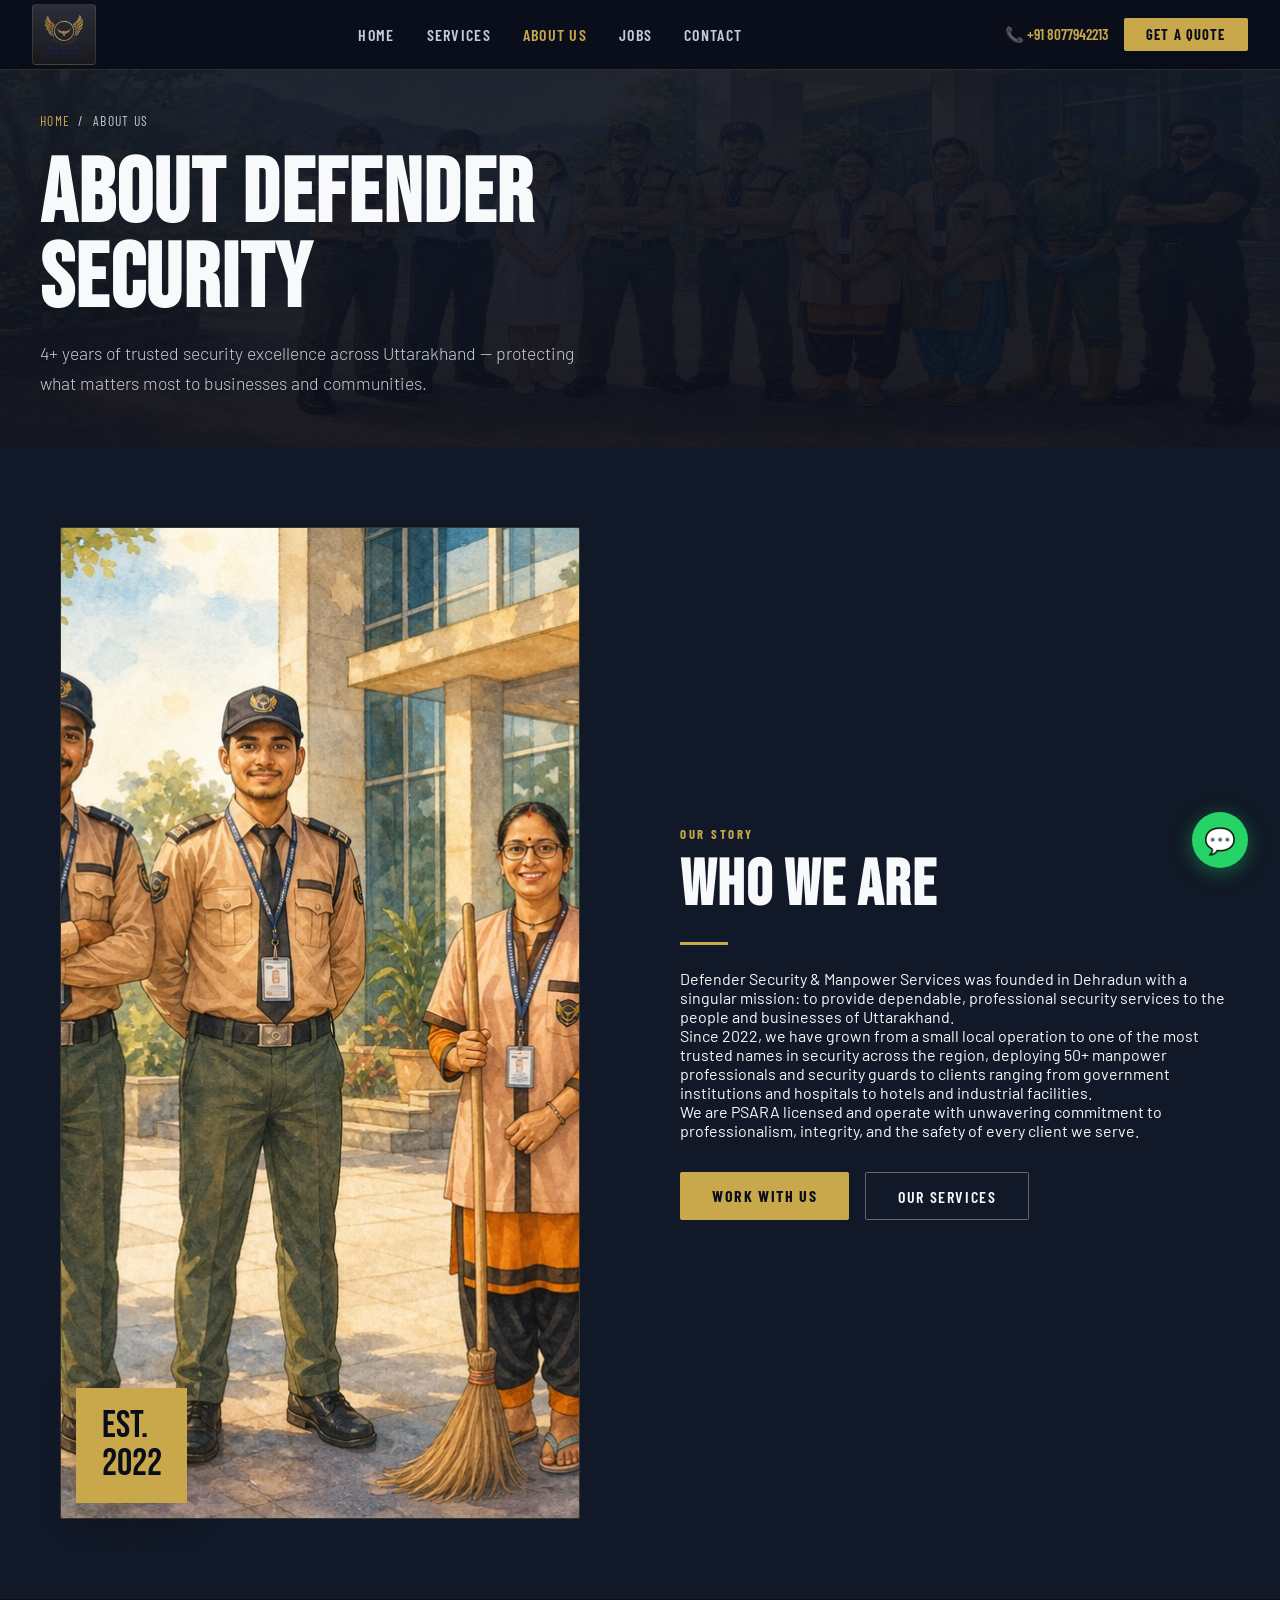
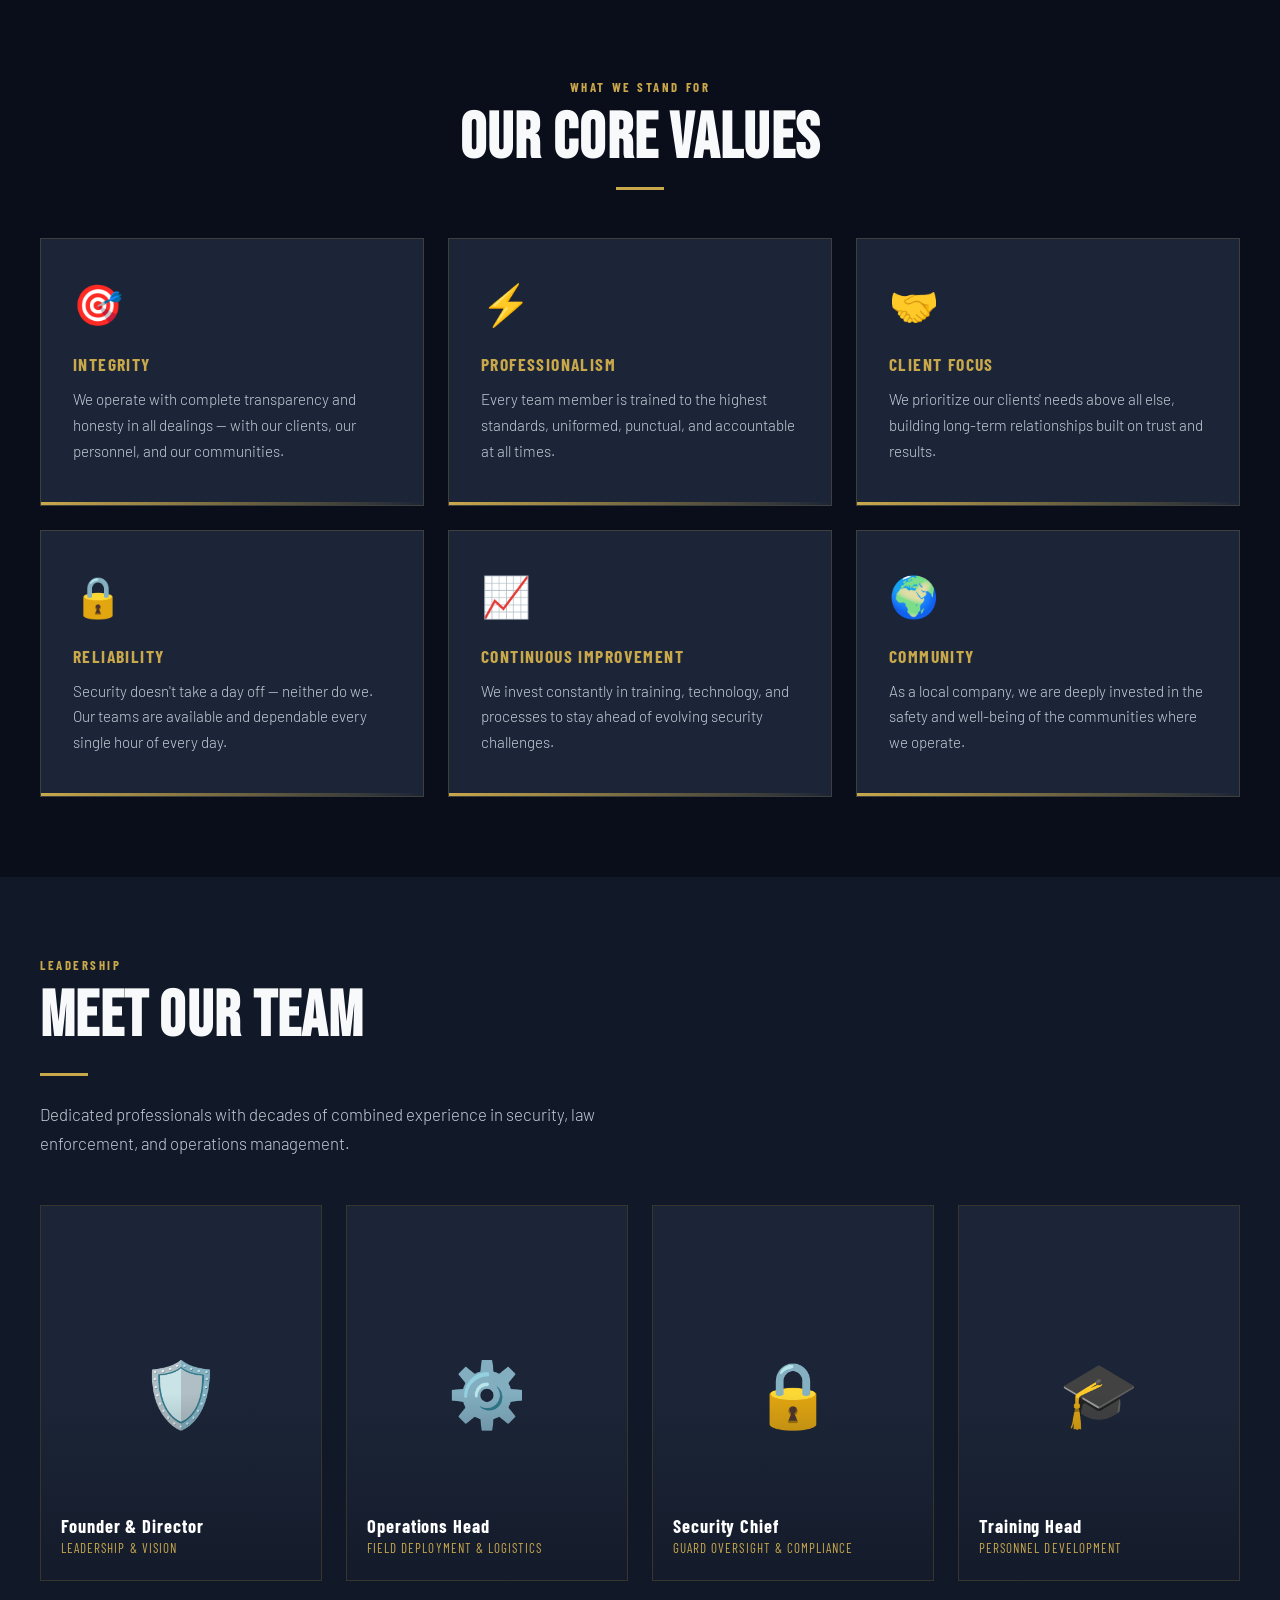
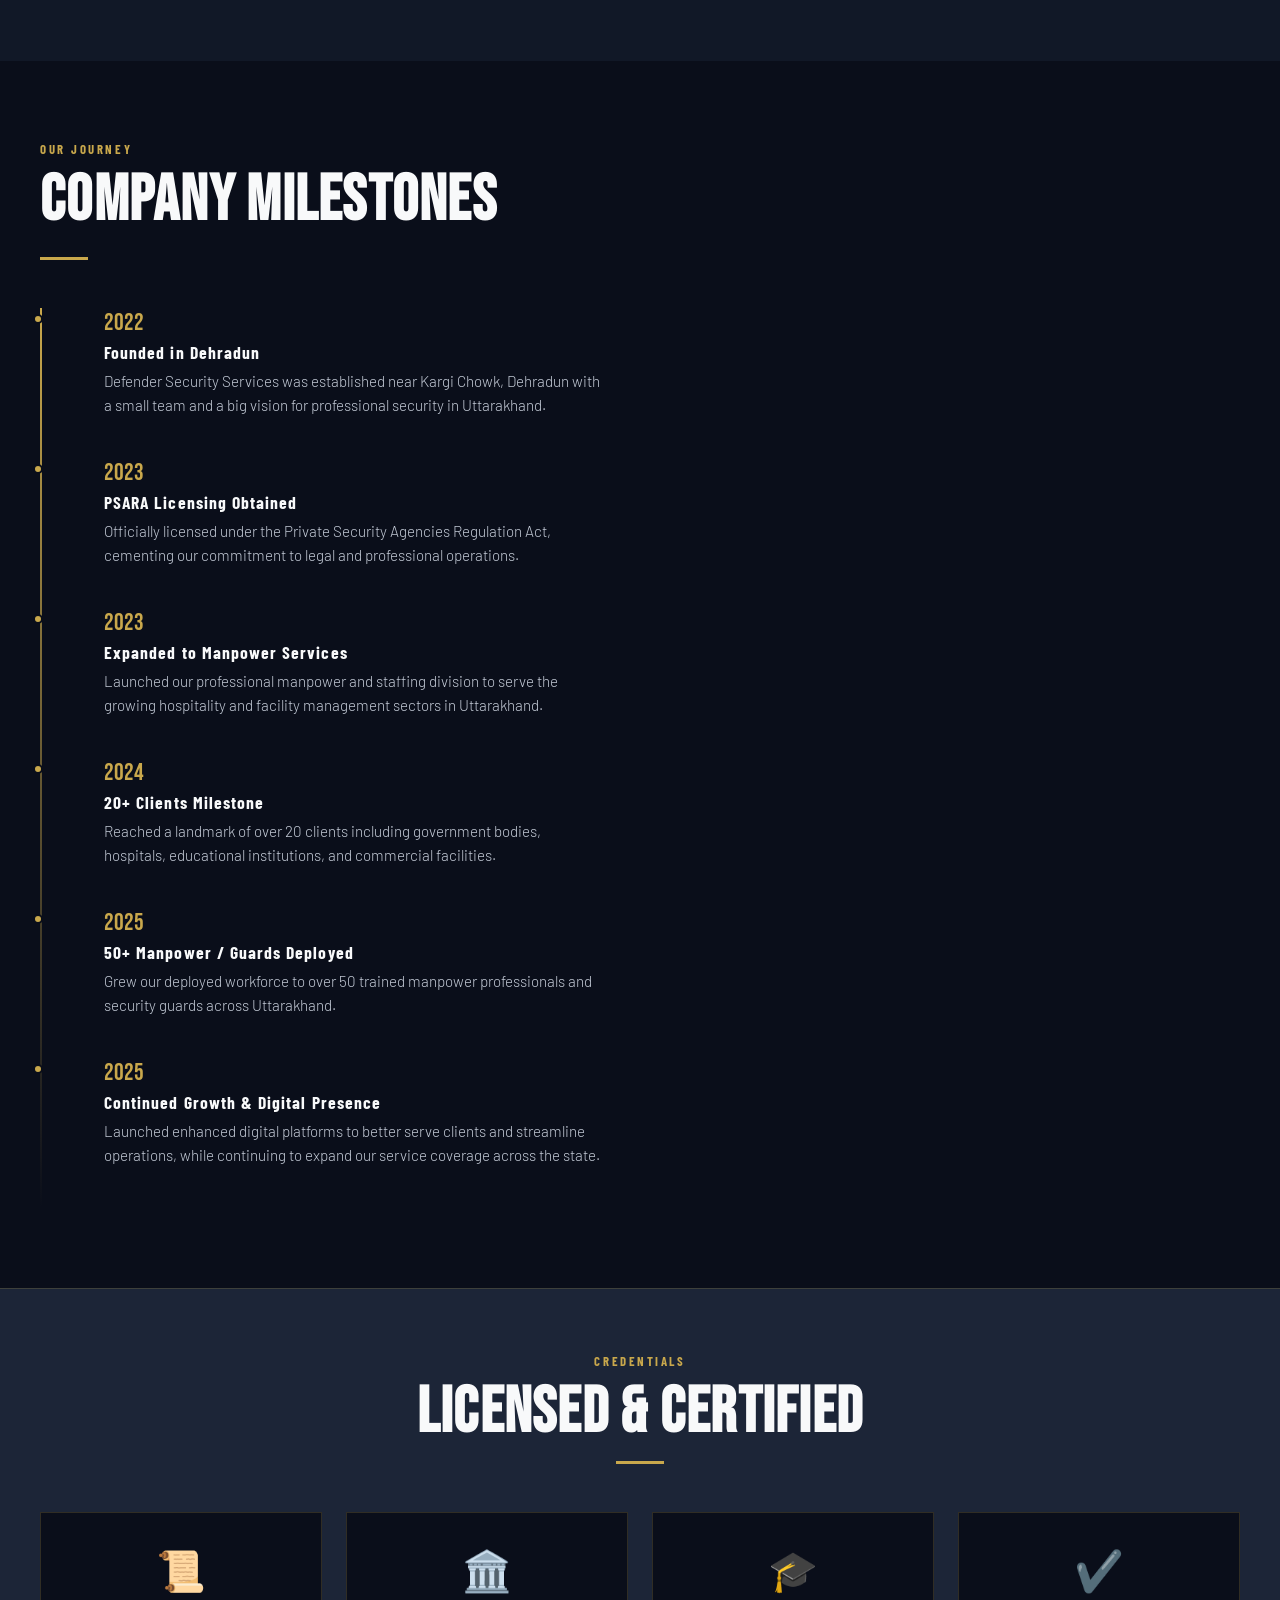
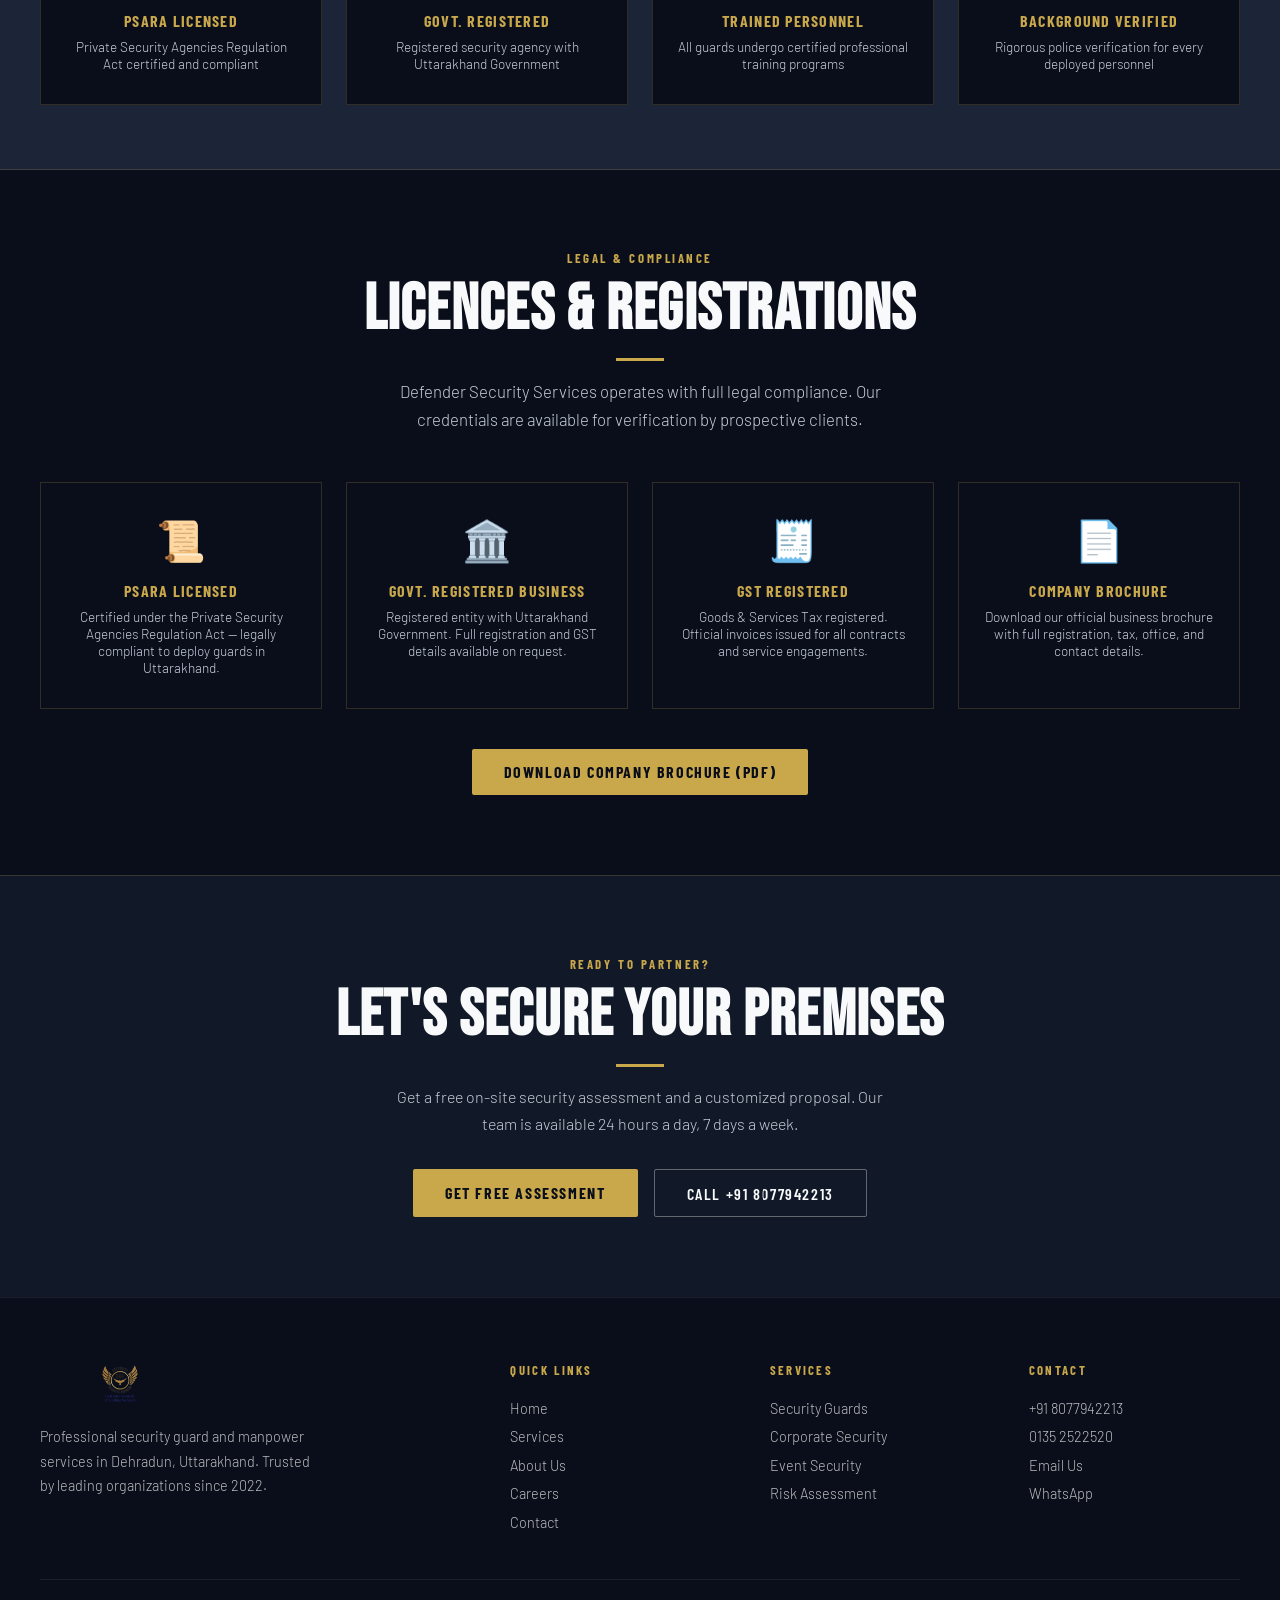
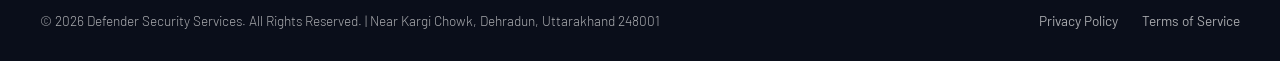
==== about.html @ 5f564814 "Improve mobile layout and staff illustrations" ====
<!DOCTYPE html>
<html lang="en">
<head>
  <meta charset="UTF-8"/>
  <meta name="viewport" content="width=device-width, initial-scale=1.0"/>
  <title>About Us | Defender Security Services – Dehradun, Uttarakhand</title>
  <meta name="description" content="About Defender Security Services – PSARA licensed security agency founded in 2022 in Dehradun, Uttarakhand. Integrity, professionalism, and 24/7 commitment."/>
  <link rel="canonical" href="https://amitvgi12.github.io/defender/about.html"/>
  <!-- Open Graph -->
  <meta property="og:type" content="website"/>
  <meta property="og:url" content="https://amitvgi12.github.io/defender/about.html"/>
  <meta property="og:title" content="About Us | Defender Security Services"/>
  <meta property="og:description" content="PSARA licensed security agency based in Dehradun. Founded 2022. Professional guards, 24/7 operations across Uttarakhand."/>
  <meta property="og:image" content="https://amitvgi12.github.io/defender/assets/logo-512.png"/>
  <link rel="preconnect" href="https://fonts.googleapis.com">
  <link rel="preconnect" href="https://fonts.gstatic.com" crossorigin>
  <link rel="icon" type="image/png" href="assets/favicon.png">
  <link rel="apple-touch-icon" href="assets/apple-touch-icon.png">
  <link rel="manifest" href="site.webmanifest">
  <meta name="theme-color" content="#0a0e1a">
  <link rel="preload" as="image" href="assets/hero-staff-illustration.jpg" fetchpriority="high">
  <link href="https://fonts.googleapis.com/css2?family=Bebas+Neue&amp;family=Barlow:wght@300;400;500;600;700&amp;family=Barlow+Condensed:wght@400;600;700&amp;display=swap" rel="stylesheet">
  <style>
    :root {
      --navy:       #0a0e1a;
      --navy-mid:   #111827;
      --navy-light: #1c2537;
      --gold:       #c9a84c;
      --gold-light: #e8c96b;
      --gold-pale:  #f5e6b0;
      --white:      #f8f9fa;
      --gray:       #c5ccd8;
      --text-muted: #c5ccd8;
      --border:     rgba(201,168,76,0.2);
    }
    *, *::before, *::after { box-sizing: border-box; margin: 0; padding: 0; }
    body { font-family: 'Barlow', sans-serif; background: var(--navy); color: var(--white); overflow-x: hidden; }
    .nav-hamburger { appearance: none; background: transparent; border: 0; padding: 0.5rem; }
    .nav-hamburger:focus-visible { outline: 2px solid var(--gold-light); outline-offset: 4px; }

    /* NAV */
    /* Skip link */
    .skip-link { position: absolute; left: -9999px; top: auto; width: 1px; height: 1px; overflow: hidden; }
    .skip-link:focus { position: fixed; top: 0; left: 0; width: auto; height: auto; padding: 0.75rem 1.5rem; background: var(--gold); color: var(--navy); font-weight: 700; font-family: 'Barlow Condensed', sans-serif; font-size: 1rem; letter-spacing: 0.08em; text-transform: uppercase; text-decoration: none; z-index: 9999; }

    nav { position: fixed; top: 0; width: 100%; z-index: 100; background: rgba(10,14,26,0.97); -webkit-backdrop-filter: blur(12px); backdrop-filter: blur(12px); border-bottom: 1px solid var(--border); padding: 0 2rem; display: flex; align-items: center; justify-content: space-between; height: 70px; }
    .nav-logo { display: flex; align-items: center; justify-content: center; padding: 0.32rem 0.44rem; background: linear-gradient(180deg, rgba(248,249,250,0.14), rgba(201,168,76,0.08)); border: 1px solid rgba(201,168,76,0.18); border-radius: 4px; text-decoration: none; }
    .nav-logo img { height: 48px; object-fit: contain; display: block; }
    .nav-links { display: flex; align-items: center; gap: 2rem; list-style: none; }
    .nav-links a { color: var(--gray); text-decoration: none; font-family: 'Barlow Condensed', sans-serif; font-size: 1rem; font-weight: 600; letter-spacing: 0.08em; text-transform: uppercase; transition: color 0.2s; }
    .nav-links a:hover, .nav-links a.active { color: var(--gold); }
    .nav-actions { display: flex; align-items: center; gap: 1rem; }
    .nav-phone { color: var(--gold); font-weight: 600; text-decoration: none; font-family: 'Barlow Condensed', sans-serif; font-size: 0.95rem; }
    .nav-phone:hover { color: var(--gold); }
    .btn-contact { background: var(--gold); color: var(--navy); padding: 0.5rem 1.4rem; border-radius: 2px; font-family: 'Barlow Condensed', sans-serif; font-weight: 700; letter-spacing: 0.08em; text-transform: uppercase; text-decoration: none; font-size: 0.9rem; transition: background 0.2s; }
    .btn-contact:hover { background: var(--gold-light); }
    .nav-hamburger { display: none; cursor: pointer; flex-direction: column; gap: 5px; }
    .nav-hamburger span { width: 26px; height: 2px; background: var(--gold); }
    .mobile-menu { display: none; position: fixed; top: 70px; left: 0; right: 0; background: var(--navy-mid); border-bottom: 1px solid var(--border); padding: 1.5rem 2rem; z-index: 99; }
    .mobile-menu.open { display: flex; flex-direction: column; gap: 1rem; }
    .mobile-menu a { color: var(--gray); text-decoration: none; font-family: 'Barlow Condensed', sans-serif; font-size: 1.1rem; font-weight: 600; text-transform: uppercase; letter-spacing: 0.08em; }
    .mobile-menu a:hover { color: var(--gold); }

    /* PAGE HERO */
    .page-hero { padding: 112px 2rem 48px; background: linear-gradient(180deg, var(--navy-mid) 0%, var(--navy) 100%); position: relative; overflow: hidden; }
    .page-hero::before { content: ''; position: absolute; inset: 0; background: url('assets/hero-staff-illustration.jpg') center top/100% 100% no-repeat; opacity: 0.08; }
    .page-hero-inner { max-width: 1200px; margin: 0 auto; position: relative; }
    .breadcrumb { display: flex; align-items: center; gap: 0.5rem; margin-bottom: 1.5rem; font-family: 'Barlow Condensed', sans-serif; font-size: 0.85rem; letter-spacing: 0.1em; text-transform: uppercase; }
    .breadcrumb a { color: var(--gold); text-decoration: none; }
    .breadcrumb span { color: var(--gray); }
    .page-hero h1 { font-family: 'Bebas Neue', sans-serif; font-size: clamp(3rem,7vw,6rem); line-height: 0.95; letter-spacing: 0.02em; margin-bottom: 1rem; }
    .page-hero p { color: var(--gray); font-size: 1.1rem; max-width: 560px; line-height: 1.7; font-weight: 300; }

    /* SHARED */
    .container { max-width: 1200px; margin: 0 auto; }
    section { padding: 5rem 2rem; }
    .section-label { font-family: 'Barlow Condensed', sans-serif; font-size: 0.8rem; font-weight: 700; letter-spacing: 0.2em; text-transform: uppercase; color: var(--gold); margin-bottom: 0.75rem; }
    .section-title { font-family: 'Bebas Neue', sans-serif; font-size: clamp(2.5rem,5vw,4rem); line-height: 1; letter-spacing: 0.02em; margin-bottom: 1rem; }
    .section-sub { color: var(--gray); font-size: 1.05rem; max-width: 560px; line-height: 1.7; font-weight: 300; }
    .divider { width: 48px; height: 3px; background: var(--gold); margin: 1.5rem 0; }
    .btn-primary { background: var(--gold); color: var(--navy); padding: 0.85rem 2rem; font-family: 'Barlow Condensed', sans-serif; font-weight: 700; font-size: 1rem; letter-spacing: 0.1em; text-transform: uppercase; text-decoration: none; border-radius: 2px; display: inline-block; transition: all 0.2s; }
    .btn-primary:hover { background: var(--gold-light); transform: translateY(-2px); }
    .btn-secondary { border: 1px solid rgba(248,249,250,0.35); color: var(--white); padding: 0.85rem 2rem; font-family: 'Barlow Condensed', sans-serif; font-weight: 600; font-size: 1rem; letter-spacing: 0.1em; text-transform: uppercase; text-decoration: none; border-radius: 2px; display: inline-block; transition: all 0.2s; }
    .btn-secondary:hover { border-color: var(--gold); color: var(--gold); }

    /* STORY */
    .story { background: var(--navy-mid); }
    .story-grid { display: grid; grid-template-columns: 1fr 1fr; gap: 5rem; align-items: center; }
    .story-img { position: relative; width: min(100%, 520px); justify-self: center; }
    .story-img img { width: 100%; aspect-ratio: 16/10; object-fit: cover; object-position: center; border: 1px solid var(--border); border-radius: 2px; display: block; }
    .story-overlay { position: absolute; bottom: 1rem; left: 1rem; background: var(--gold); padding: 1.2rem 1.6rem; font-family: 'Bebas Neue', sans-serif; font-size: 2.4rem; color: var(--navy); line-height: 1; box-shadow: 0 12px 32px rgba(10,14,26,0.28); }
    .story-text p { color: var(--gray); line-height: 1.8; margin-bottom: 1.5rem; font-weight: 300; font-size: 1rem; }

    /* VALUES */
    .values { background: var(--navy); }
    .values-grid { display: grid; grid-template-columns: repeat(3,1fr); gap: 1.5rem; margin-top: 3rem; }
    .value-card { padding: 2.5rem 2rem; border: 1px solid var(--border); background: var(--navy-light); position: relative; overflow: hidden; transition: box-shadow 0.3s, border-color 0.3s; }
    .value-card::after { content: ''; position: absolute; bottom: 0; left: 0; right: 0; height: 3px; background: linear-gradient(90deg, var(--gold), transparent); }
    .value-card:hover { box-shadow: 0 8px 24px rgba(201,168,76,0.1); border-color: var(--gold); }
    .value-icon { font-size: 2.5rem; margin-bottom: 1.5rem; }
    .value-card h3 { font-family: 'Barlow Condensed', sans-serif; font-weight: 700; font-size: 1.1rem; letter-spacing: 0.08em; text-transform: uppercase; margin-bottom: 0.75rem; color: var(--gold); }
    .value-card p { color: var(--gray); font-size: 0.95rem; line-height: 1.7; font-weight: 300; }

    /* TEAM */
    .team { background: var(--navy-mid); }
    .team-grid { display: grid; grid-template-columns: repeat(4,1fr); gap: 1.5rem; margin-top: 3rem; }
    .team-card { position: relative; overflow: hidden; border: 1px solid var(--border); }
    .team-bg { width: 100%; aspect-ratio: 3/4; background: var(--navy-light); display: flex; align-items: center; justify-content: center; font-size: 4rem; position: relative; overflow: hidden; }
    .team-bg::before { content: ''; position: absolute; inset: 0; background: linear-gradient(180deg, transparent 50%, rgba(17,24,39,0.75)); }
    .team-info { position: absolute; bottom: 0; left: 0; right: 0; padding: 1.5rem 1.25rem; }
    .team-info h3 { font-family: 'Barlow Condensed', sans-serif; font-weight: 700; font-size: 1.15rem; letter-spacing: 0.05em; color: #fff; }
    .team-info span { color: var(--gold); font-size: 0.82rem; letter-spacing: 0.08em; font-family: 'Barlow Condensed', sans-serif; text-transform: uppercase; }

    /* TIMELINE */
    .timeline { background: var(--navy); }
    .timeline-list { position: relative; margin-top: 3rem; padding-left: 2rem; }
    .timeline-list::before { content: ''; position: absolute; left: 0; top: 0; bottom: 0; width: 2px; background: linear-gradient(180deg, var(--gold), transparent); }
    .timeline-item { position: relative; padding-left: 2rem; padding-bottom: 2.5rem; }
    .timeline-item::before { content: ''; position: absolute; left: -2.45rem; top: 0.4rem; width: 10px; height: 10px; border-radius: 50%; background: var(--gold); border: 2px solid var(--navy); }
    .timeline-year { font-family: 'Bebas Neue', sans-serif; font-size: 1.5rem; color: var(--gold); margin-bottom: 0.25rem; }
    .timeline-item h3 { font-family: 'Barlow Condensed', sans-serif; font-weight: 700; font-size: 1.1rem; letter-spacing: 0.06em; margin-bottom: 0.4rem; }
    .timeline-item p { color: var(--gray); font-size: 0.95rem; font-weight: 300; line-height: 1.6; max-width: 500px; }

    /* CERTIFICATIONS */
    .certifications { background: var(--navy-light); border-top: 1px solid var(--border); border-bottom: 1px solid var(--border); padding: 4rem 2rem; }
    .cert-grid { display: grid; grid-template-columns: repeat(4,1fr); gap: 1.5rem; margin-top: 3rem; }
    .cert-card { padding: 2rem 1.5rem; text-align: center; border: 1px solid var(--border); background: var(--navy); transition: border-color 0.3s, box-shadow 0.3s; }
    .cert-card:hover { border-color: var(--gold); box-shadow: 0 4px 16px rgba(201,168,76,0.1); }
    .cert-icon { font-size: 2.5rem; margin-bottom: 1rem; }
    .cert-card h4 { font-family: 'Barlow Condensed', sans-serif; font-weight: 700; font-size: 1rem; letter-spacing: 0.08em; text-transform: uppercase; color: var(--gold); margin-bottom: 0.5rem; }
    .cert-card p { color: var(--gray); font-size: 0.85rem; font-weight: 300; }

    /* ═══════════════════════════════════════════
       GALLERY SECTION
    ═══════════════════════════════════════════ */
    .gallery { background: var(--navy); }
    .gallery-header { text-align: center; margin-bottom: 3rem; }
    .gallery-header .section-sub { margin: 0 auto; }

    /* Filter tabs */
    .gallery-filters { display: flex; justify-content: center; gap: 0.75rem; flex-wrap: wrap; margin-bottom: 2.5rem; }
    .gf-btn {
      font-family: 'Barlow Condensed', sans-serif; font-size: 0.82rem;
      font-weight: 700; letter-spacing: 0.15em; text-transform: uppercase;
      padding: 0.5rem 1.4rem; border-radius: 2px; cursor: pointer;
      border: 1px solid var(--border); background: rgba(255,255,255,0.05);
      color: var(--gray); transition: all 0.2s;
    }
    .gf-btn.active, .gf-btn:hover { background: var(--gold); color: #fff; border-color: var(--gold); }

    /* Masonry grid */
    .gallery-grid { columns: 3; column-gap: 16px; }
    @media (max-width: 900px) { .gallery-grid { columns: 2; } }
    @media (max-width: 540px) { .gallery-grid { columns: 1; } }

    .gallery-item {
      break-inside: avoid; margin-bottom: 16px;
      position: relative; overflow: hidden;
      border: 1px solid var(--border); border-radius: 2px;
      cursor: pointer; background: var(--navy-light);
    }
    .gallery-item img { width: 100%; display: block; object-fit: cover; transition: transform 0.4s ease; }
    .gallery-item:hover img { transform: scale(1.06); }
    .gallery-overlay {
      position: absolute; inset: 0;
      background: linear-gradient(to top, rgba(17,24,39,0.75) 0%, transparent 55%);
      opacity: 0; transition: opacity 0.3s;
      display: flex; align-items: flex-end; padding: 1rem 1.25rem;
    }
    .gallery-item:hover .gallery-overlay { opacity: 1; }
    .gallery-overlay-text { font-family: 'Barlow Condensed', sans-serif; font-size: 0.82rem; letter-spacing: 0.15em; text-transform: uppercase; color: #fff; }
    .gallery-item.g-hidden { display: none; }

    /* Lightbox */
    .lightbox { display: none; position: fixed; inset: 0; background: rgba(0,0,0,0.92); z-index: 9000; align-items: center; justify-content: center; }
    .lightbox.open { display: flex; }
    .lb-inner { position: relative; max-width: 92vw; }
    .lb-inner img { max-width: 88vw; max-height: 82vh; object-fit: contain; display: block; border-radius: 2px; box-shadow: 0 24px 72px rgba(0,0,0,0.6); }
    .lb-close { position: absolute; top: -44px; right: 0; font-size: 28px; color: var(--gold); cursor: pointer; background: none; border: none; line-height: 1; transition: opacity 0.2s; }
    .lb-close:hover { opacity: 0.7; }
    .lb-caption { text-align: center; margin-top: 12px; font-family: 'Barlow Condensed', sans-serif; letter-spacing: 0.12em; font-size: 0.8rem; text-transform: uppercase; color: rgba(255,255,255,0.55); }
    .lb-nav { position: absolute; top: 50%; transform: translateY(-50%); background: rgba(255,255,255,0.1); border: 1px solid rgba(255,255,255,0.25); color: #fff; font-size: 20px; width: 44px; height: 44px; border-radius: 50%; cursor: pointer; display: flex; align-items: center; justify-content: center; transition: background 0.2s; }
    .lb-nav:hover { background: rgba(201,168,76,0.3); border-color: var(--gold); }
    .lb-prev { left: -60px; }
    .lb-next { right: -60px; }
    @media (max-width: 700px) { .lb-prev { left: -8px; } .lb-next { right: -8px; } }

    /* FOOTER */
    footer { background: var(--navy); border-top: 1px solid rgba(255,255,255,0.07); padding: 4rem 2rem 2rem; }
    .footer-grid { display: grid; grid-template-columns: 2fr 1fr 1fr 1fr; gap: 3rem; margin-bottom: 3rem; }
    .footer-brand img { height: 44px; object-fit: contain; margin-bottom: 1rem; }
    .footer-brand p { color: rgba(255,255,255,0.72); font-size: 0.9rem; line-height: 1.7; max-width: 280px; font-weight: 300; }
    .footer-col h4 { font-family: 'Barlow Condensed', sans-serif; font-weight: 700; font-size: 0.8rem; letter-spacing: 0.18em; text-transform: uppercase; color: var(--gold); margin-bottom: 1.2rem; }
    .footer-col ul { list-style: none; display: flex; flex-direction: column; gap: 0.6rem; }
    .footer-col ul li a { color: rgba(255,255,255,0.72); text-decoration: none; font-size: 0.9rem; transition: color 0.2s; font-weight: 300; }
    .footer-col ul li a:hover { color: var(--gold); }
    .footer-bottom { border-top: 1px solid rgba(255,255,255,0.07); padding-top: 2rem; display: flex; justify-content: space-between; align-items: center; flex-wrap: wrap; gap: 1rem; }
    .footer-bottom p { color: rgba(255,255,255,0.65); font-size: 0.85rem; font-weight: 300; }
    .footer-legal { display: flex; gap: 1.5rem; }
    .footer-legal a { color: rgba(255,255,255,0.65); text-decoration: none; font-size: 0.85rem; transition: color 0.2s; }
    .footer-legal a:hover { color: var(--gold); }

    .wa-float { position: fixed; bottom: 2rem; right: 2rem; z-index: 999; background: #25D366; color: #fff; width: 56px; height: 56px; border-radius: 50%; display: flex; align-items: center; justify-content: center; font-size: 1.6rem; box-shadow: 0 4px 20px rgba(37,211,102,0.4); text-decoration: none; transition: transform 0.2s; }
    .wa-float:hover { transform: scale(1.1); }
    .fade-up { opacity: 0; transform: translateY(28px); transition: opacity 0.7s ease, transform 0.7s ease; }
    .fade-up.visible { opacity: 1; transform: translateY(0); }
    /* ── TABLET ── */
    @media (max-width: 900px) {
      nav { padding: 0 1.25rem; }
      .nav-links, .nav-actions { display: none; }
      .nav-hamburger { display: flex; }
      .story-grid { grid-template-columns: 1fr; gap: 2.5rem; }
      .story-img { width: min(100%, 640px); }
      .values-grid, .cert-grid { grid-template-columns: 1fr 1fr; }
      .team-grid { grid-template-columns: 1fr 1fr; }
      .footer-grid { grid-template-columns: 1fr 1fr; }
      section { padding: 4rem 1.5rem; }
    }

    /* ── MOBILE ── */
    @media (max-width: 600px) {
      nav { padding: 0 1rem; height: 70px; }
      nav.scrolled { height: 60px; }
      .nav-logo img { height: 52px; }
      nav.scrolled .nav-logo img { height: 42px; }
      .mobile-menu { top: 70px; }

      section { padding: 3rem 1.25rem; }
      .page-hero { padding: 96px 1.25rem 40px; }
      .page-hero h1 { font-size: clamp(2.6rem, 11vw, 4rem); }
      .section-title { font-size: clamp(2rem, 9vw, 3rem); }

      .story-grid { gap: 2rem; }
      .story-img { width: 100%; }
      .story-overlay { font-size: 2rem; padding: 1rem 1.25rem; bottom: 0.75rem; left: 0.75rem; }

      .values-grid { grid-template-columns: 1fr; gap: 1rem; }
      .value-card { padding: 1.75rem 1.25rem; }

      .team-grid { grid-template-columns: 1fr 1fr; gap: 1rem; }

      .timeline-list { padding-left: 1.5rem; }
      .timeline-item { padding-left: 1.5rem; }
      .timeline-item::before { left: -1.95rem; }

      .cert-grid { grid-template-columns: 1fr 1fr; gap: 1rem; }
      .cert-card { padding: 1.5rem 1rem; }

      .gf-btn { padding: 0.4rem 1rem; font-size: 0.75rem; }

      .footer-grid { grid-template-columns: 1fr; gap: 2rem; }
      footer { padding: 3rem 1.25rem 2rem; }
      .footer-bottom { flex-direction: column; align-items: flex-start; gap: 0.75rem; }

      .wa-float { bottom: 1.25rem; right: 1.25rem; width: 50px; height: 50px; font-size: 1.4rem; }
      .lb-inner img { max-width: 94vw; max-height: 70vh; }
    }

    @media (max-width: 380px) {
      .team-grid { grid-template-columns: 1fr; }
      .cert-grid { grid-template-columns: 1fr; }
    }

    /* LICENSES */
    .licenses { background: var(--navy); padding: 5rem 2rem; }
    .section-sub-center { color: var(--gray); font-size: 1.05rem; max-width: 560px; line-height: 1.7; font-weight: 300; margin: 0 auto; text-align: center; }
    .licenses .cert-grid { margin-top: 3rem; }
    .licenses-brochure { text-align: center; margin-top: 2.5rem; }

    /* ABOUT CTA */
    .about-cta { background: var(--navy-mid); padding: 5rem 2rem; border-top: 1px solid var(--border); text-align: center; }
    .about-cta p { color: var(--gray); max-width: 520px; margin: 0 auto 2rem; line-height: 1.7; font-weight: 300; }
    .about-cta-btns { display: flex; gap: 1rem; justify-content: center; flex-wrap: wrap; }

    @media (max-width: 600px) {
      .licenses { padding: 3rem 1.25rem; }
      .about-cta { padding: 3rem 1.25rem; }
    }
    @media (prefers-reduced-motion: reduce) {
      *, *::before, *::after { animation-duration: 0.01ms !important; animation-iteration-count: 1 !important; scroll-behavior: auto !important; transition-duration: 0.01ms !important; }
      .clients-marquee { animation: none !important; }
      .fade-up { opacity: 1 !important; transform: none !important; }
    }
  </style>
  <link rel="stylesheet" href="assets/mobile-fixes.css">
</head>
<body>
<a href="#main-content" class="skip-link">Skip to main content</a>

<nav>
  <a href="index.html" class="nav-logo"><img src="assets/logo-160.png" width="160" height="160" alt="Defender Security Services"></a>
  <ul class="nav-links">
    <li><a href="index.html">Home</a></li>
    <li><a href="services.html">Services</a></li>
    <li><a href="about.html" class="active">About Us</a></li>
    <li><a href="jobs.html">Jobs</a></li>
    <li><a href="contact.html">Contact</a></li>
  </ul>
  <div class="nav-actions">
    <a href="tel:+918077942213" class="nav-phone">📞 +91 8077942213</a>
    <a href="contact.html" class="btn-contact">Get a Quote</a>
  </div>
  <button type="button" class="nav-hamburger" aria-label="Toggle navigation menu" aria-controls="mobileMenu" aria-expanded="false">
    <span></span><span></span><span></span>
  </button>
</nav>
<div class="mobile-menu" id="mobileMenu">
  <a href="index.html">Home</a><a href="services.html">Services</a><a href="about.html">About Us</a><a href="jobs.html">Jobs</a><a href="contact.html">Contact</a>
  <a href="tel:+918077942213" style="color:var(--gold)">📞 +91 8077942213</a>
</div>

<main id="main-content">
<div class="page-hero">
  <div class="page-hero-inner fade-up visible">
    <div class="breadcrumb"><a href="index.html">Home</a><span>/</span><span>About Us</span></div>
    <h1>About Defender<br>Security</h1>
    <p>4+ years of trusted security excellence across Uttarakhand — protecting what matters most to businesses and communities.</p>
  </div>
</div>

<!-- STORY -->
<section class="story">
  <div class="container">
    <div class="story-grid">
      <div class="story-img fade-up">
        <img src="assets/team-staff-illustration.jpg" width="1586" height="992" alt="Illustration of Defender Security guards and manpower staff at a client facility">
        <div class="story-overlay">EST.<br>2022</div>
      </div>
      <div class="fade-up">
        <div class="section-label">Our Story</div>
        <h2 class="section-title">Who We Are</h2>
        <div class="divider"></div>
        <p>Defender Security &amp; Manpower Services was founded in Dehradun with a singular mission: to provide dependable, professional security services to the people and businesses of Uttarakhand.</p>
        <p>Since 2022, we have grown from a small local operation to one of the most trusted names in security across the region, deploying 50+ manpower professionals and security guards to clients ranging from government institutions and hospitals to hotels and industrial facilities.</p>
        <p>We are PSARA licensed and operate with unwavering commitment to professionalism, integrity, and the safety of every client we serve.</p>
        <div style="display:flex;gap:1rem;flex-wrap:wrap;margin-top:2rem;">
          <a href="contact.html" class="btn-primary">Work With Us</a>
          <a href="services.html" class="btn-secondary">Our Services</a>
        </div>
      </div>
    </div>
  </div>
</section>

<!-- VALUES -->
<section class="values">
  <div class="container">
    <div class="fade-up" style="text-align:center;">
      <div class="section-label">What We Stand For</div>
      <h2 class="section-title">Our Core Values</h2>
      <div class="divider" style="margin:1rem auto;"></div>
    </div>
    <div class="values-grid">
      <div class="value-card fade-up"><div class="value-icon">🎯</div><h3>Integrity</h3><p>We operate with complete transparency and honesty in all dealings — with our clients, our personnel, and our communities.</p></div>
      <div class="value-card fade-up"><div class="value-icon">⚡</div><h3>Professionalism</h3><p>Every team member is trained to the highest standards, uniformed, punctual, and accountable at all times.</p></div>
      <div class="value-card fade-up"><div class="value-icon">🤝</div><h3>Client Focus</h3><p>We prioritize our clients' needs above all else, building long-term relationships built on trust and results.</p></div>
      <div class="value-card fade-up"><div class="value-icon">🔒</div><h3>Reliability</h3><p>Security doesn't take a day off — neither do we. Our teams are available and dependable every single hour of every day.</p></div>
      <div class="value-card fade-up"><div class="value-icon">📈</div><h3>Continuous Improvement</h3><p>We invest constantly in training, technology, and processes to stay ahead of evolving security challenges.</p></div>
      <div class="value-card fade-up"><div class="value-icon">🌍</div><h3>Community</h3><p>As a local company, we are deeply invested in the safety and well-being of the communities where we operate.</p></div>
    </div>
  </div>
</section>

<!-- TEAM -->
<section class="team">
  <div class="container">
    <div class="fade-up">
      <div class="section-label">Leadership</div>
      <h2 class="section-title">Meet Our Team</h2>
      <div class="divider"></div>
      <p class="section-sub">Dedicated professionals with decades of combined experience in security, law enforcement, and operations management.</p>
    </div>
    <div class="team-grid">
      <div class="team-card fade-up"><div class="team-bg">🛡️</div><div class="team-info"><h3>Founder &amp; Director</h3><span>Leadership &amp; Vision</span></div></div>
      <div class="team-card fade-up"><div class="team-bg">⚙️</div><div class="team-info"><h3>Operations Head</h3><span>Field Deployment &amp; Logistics</span></div></div>
      <div class="team-card fade-up"><div class="team-bg">🔒</div><div class="team-info"><h3>Security Chief</h3><span>Guard Oversight &amp; Compliance</span></div></div>
      <div class="team-card fade-up"><div class="team-bg">🎓</div><div class="team-info"><h3>Training Head</h3><span>Personnel Development</span></div></div>
    </div>
  </div>
</section>

<!-- TIMELINE -->
<section class="timeline">
  <div class="container">
    <div class="fade-up">
      <div class="section-label">Our Journey</div>
      <h2 class="section-title">Company Milestones</h2>
      <div class="divider"></div>
    </div>
    <div class="timeline-list fade-up">
      <div class="timeline-item"><div class="timeline-year">2022</div><h3>Founded in Dehradun</h3><p>Defender Security Services was established near Kargi Chowk, Dehradun with a small team and a big vision for professional security in Uttarakhand.</p></div>
      <div class="timeline-item"><div class="timeline-year">2023</div><h3>PSARA Licensing Obtained</h3><p>Officially licensed under the Private Security Agencies Regulation Act, cementing our commitment to legal and professional operations.</p></div>
      <div class="timeline-item"><div class="timeline-year">2023</div><h3>Expanded to Manpower Services</h3><p>Launched our professional manpower and staffing division to serve the growing hospitality and facility management sectors in Uttarakhand.</p></div>
      <div class="timeline-item"><div class="timeline-year">2024</div><h3>20+ Clients Milestone</h3><p>Reached a landmark of over 20 clients including government bodies, hospitals, educational institutions, and commercial facilities.</p></div>
      <div class="timeline-item"><div class="timeline-year">2025</div><h3>50+ Manpower / Guards Deployed</h3><p>Grew our deployed workforce to over 50 trained manpower professionals and security guards across Uttarakhand.</p></div>
      <div class="timeline-item"><div class="timeline-year">2025</div><h3>Continued Growth &amp; Digital Presence</h3><p>Launched enhanced digital platforms to better serve clients and streamline operations, while continuing to expand our service coverage across the state.</p></div>
    </div>
  </div>
</section>

<!-- CERTIFICATIONS -->
<div class="certifications">
  <div class="container">
    <div class="fade-up" style="text-align:center;">
      <div class="section-label">Credentials</div>
      <h2 class="section-title">Licensed &amp; Certified</h2>
      <div class="divider" style="margin:1rem auto;"></div>
    </div>
    <div class="cert-grid">
      <div class="cert-card fade-up"><div class="cert-icon">📜</div><h4>PSARA Licensed</h4><p>Private Security Agencies Regulation Act certified and compliant</p></div>
      <div class="cert-card fade-up"><div class="cert-icon">🏛️</div><h4>Govt. Registered</h4><p>Registered security agency with Uttarakhand Government</p></div>
      <div class="cert-card fade-up"><div class="cert-icon">🎓</div><h4>Trained Personnel</h4><p>All guards undergo certified professional training programs</p></div>
      <div class="cert-card fade-up"><div class="cert-icon">✔️</div><h4>Background Verified</h4><p>Rigorous police verification for every deployed personnel</p></div>
    </div>
  </div>
</div>

<!-- LICENSES &amp; COMPLIANCE -->
<section class="licenses">
  <div class="container">
    <div class="fade-up" style="text-align:center;">
      <div class="section-label">Legal &amp; Compliance</div>
      <h2 class="section-title">Licences &amp; Registrations</h2>
      <div class="divider" style="margin:1rem auto;"></div>
      <p class="section-sub-center">Defender Security Services operates with full legal compliance. Our credentials are available for verification by prospective clients.</p>
    </div>
    <div class="cert-grid fade-up">
      <div class="cert-card"><div class="cert-icon">📜</div><h4>PSARA Licensed</h4><p>Certified under the Private Security Agencies Regulation Act — legally compliant to deploy guards in Uttarakhand.</p></div>
      <div class="cert-card"><div class="cert-icon">🏛️</div><h4>Govt. Registered Business</h4><p>Registered entity with Uttarakhand Government. Full registration and GST details available on request.</p></div>
      <div class="cert-card"><div class="cert-icon">🧾</div><h4>GST Registered</h4><p>Goods &amp; Services Tax registered. Official invoices issued for all contracts and service engagements.</p></div>
      <div class="cert-card"><div class="cert-icon">📄</div><h4>Company Brochure</h4><p>Download our official business brochure with full registration, tax, office, and contact details.</p></div>
    </div>
    <div class="licenses-brochure fade-up">
      <a href="assets/brochure.pdf" class="btn-primary" target="_blank" rel="noopener noreferrer">Download Company Brochure (PDF)</a>
    </div>
  </div>
</section>

<!-- CONTACT CTA -->
<section class="about-cta">
  <div class="container fade-up">
    <div class="section-label">Ready to Partner?</div>
    <h2 class="section-title">Let's Secure Your Premises</h2>
    <div class="divider" style="margin:1rem auto;"></div>
    <p>Get a free on-site security assessment and a customized proposal. Our team is available 24 hours a day, 7 days a week.</p>
    <div class="about-cta-btns">
      <a href="contact.html" class="btn-primary">Get Free Assessment</a>
      <a href="tel:+918077942213" class="btn-secondary">Call +91 8077942213</a>
    </div>
  </div>
</section>

</main>

<footer>
  <div class="container">
    <div class="footer-grid">
      <div class="footer-brand"><img src="assets/logo-160.png" width="160" height="160" alt="Defender Security Services"><p>Professional security guard and manpower services in Dehradun, Uttarakhand. Trusted by leading organizations since 2022.</p></div>
      <div class="footer-col"><h4>Quick Links</h4><ul><li><a href="index.html">Home</a></li><li><a href="services.html">Services</a></li><li><a href="about.html">About Us</a></li><li><a href="jobs.html">Careers</a></li><li><a href="contact.html">Contact</a></li></ul></div>
      <div class="footer-col"><h4>Services</h4><ul><li><a href="services.html">Security Guards</a></li><li><a href="services.html">Corporate Security</a></li><li><a href="services.html">Event Security</a></li><li><a href="services.html">Risk Assessment</a></li></ul></div>
      <div class="footer-col"><h4>Contact</h4><ul><li><a href="tel:+918077942213">+91 8077942213</a></li><li><a href="tel:+911352522520">0135 2522520</a></li><li><a href="mailto:Defenderuttarakhand@gmail.com">Email Us</a></li><li><a href="https://wa.me/918077942213">WhatsApp</a></li></ul></div>
    </div>
    <div class="footer-bottom">
      <p>© 2026 Defender Security Services. All Rights Reserved. | Near Kargi Chowk, Dehradun, Uttarakhand 248001</p>
      <div class="footer-legal"><a href="privacy.html">Privacy Policy</a><a href="terms.html">Terms of Service</a></div>
    </div>
  </div>
</footer>

<a href="https://wa.me/918077942213" class="wa-float" target="_blank" rel="noopener noreferrer" aria-label="Chat on WhatsApp">💬</a>

<script>
  function setupMobileNav() {
    const navToggle = document.querySelector('.nav-hamburger');
    const mobileMenu = document.getElementById('mobileMenu');
    if (!navToggle || !mobileMenu) return;
    navToggle.addEventListener('click', () => {
      const isOpen = mobileMenu.classList.toggle('open');
      navToggle.setAttribute('aria-expanded', String(isOpen));
    });
    mobileMenu.querySelectorAll('a').forEach(link => {
      link.addEventListener('click', () => {
        mobileMenu.classList.remove('open');
        navToggle.setAttribute('aria-expanded', 'false');
      });
    });
  }

  function trackConversion(name, details = {}) {
    if (window.gtag) window.gtag('event', name, details);
    if (window.dataLayer) window.dataLayer.push({ event: name, ...details });
  }

  function bindConversionClicks() {
    document.querySelectorAll('a[href^="tel:"]').forEach(link => {
      link.addEventListener('click', () => trackConversion('phone_click', { label: link.textContent.trim() }));
    });
    document.querySelectorAll('a[href*="wa.me"]').forEach(link => {
      link.addEventListener('click', () => trackConversion('whatsapp_click', { label: link.textContent.trim() || link.getAttribute('aria-label') || 'WhatsApp' }));
    });
  }

  setupMobileNav();
  bindConversionClicks();

  // Scroll animations
  const animatedEls = document.querySelectorAll('.fade-up');
  if (window.matchMedia('(prefers-reduced-motion: reduce)').matches) {
    animatedEls.forEach(el => el.classList.add('visible'));
  } else {
    const obs = new IntersectionObserver((entries) => {
      entries.forEach((e, i) => { if (e.isIntersecting) setTimeout(() => e.target.classList.add('visible'), i * 80); });
    }, { threshold: 0.12 });
    animatedEls.forEach(el => obs.observe(el));
  }

  // Gallery filter
  document.querySelectorAll('.gf-btn').forEach(btn => {
    btn.addEventListener('click', function() {
      document.querySelectorAll('.gf-btn').forEach(b => b.classList.remove('active'));
      this.classList.add('active');
      const f = this.dataset.filter;
      document.querySelectorAll('.gallery-item').forEach(item => {
        item.classList.toggle('g-hidden', f !== 'all' && item.dataset.cat !== f);
      });
    });
  });

  // Lightbox
  const lightbox = document.getElementById('lightbox');
  let lbItems = [], lbIdx = 0;
  function openLB(el) {
    if (!lightbox) return;
    lbItems = Array.from(document.querySelectorAll('.gallery-item:not(.g-hidden)'));
    lbIdx = lbItems.indexOf(el);
    updateLB();
    lightbox.classList.add('open');
    document.body.style.overflow = 'hidden';
  }
  function closeLB() {
    if (!lightbox) return;
    lightbox.classList.remove('open');
    document.body.style.overflow = '';
  }
  function navLB(dir) {
    if (!lbItems.length) return;
    lbIdx = (lbIdx + dir + lbItems.length) % lbItems.length;
    updateLB();
  }
  function updateLB() {
    const item = lbItems[lbIdx];
    const lbImg = document.getElementById('lbImg');
    const lbCap = document.getElementById('lbCap');
    if (!item || !lbImg || !lbCap) return;
    lbImg.src = item.querySelector('img').src;
    lbCap.textContent = item.dataset.cap || '';
  }
  document.querySelectorAll('.gallery-item').forEach(item => {
    item.addEventListener('click', () => openLB(item));
  });
  document.addEventListener('keydown', e => {
    if (!lightbox || !lightbox.classList.contains('open')) return;
    if (e.key === 'ArrowRight') navLB(1);
    if (e.key === 'ArrowLeft')  navLB(-1);
    if (e.key === 'Escape')     closeLB();
  });
</script>
</body>
</html>
---- assets/mobile-fixes.css ----
/* Shared mobile polish overrides */
.nav-logo img {
  width: auto;
  max-width: 92px;
}

@media (max-width: 600px) {
  nav {
    height: 64px !important;
    padding: 0 0.85rem !important;
  }

  nav.scrolled {
    height: 58px !important;
  }

  .nav-logo {
    padding: 0.22rem 0.32rem !important;
    max-width: 124px;
  }

  .nav-logo img {
    height: 40px !important;
    width: auto !important;
    max-width: 96px;
  }

  nav.scrolled .nav-logo img {
    height: 34px !important;
  }

  .nav-hamburger {
    padding: 0.35rem !important;
  }

  .mobile-menu {
    top: 64px !important;
    left: 0.75rem !important;
    right: 0.75rem !important;
    padding: 0.85rem !important;
    max-height: calc(100svh - 76px);
    overflow-y: auto;
    background: rgba(17, 24, 39, 0.98) !important;
    border: 1px solid var(--border) !important;
    box-shadow: 0 18px 50px rgba(0, 0, 0, 0.35);
  }

  .mobile-menu.open {
    display: grid !important;
    grid-template-columns: 1fr 1fr;
    gap: 0.55rem !important;
  }

  .mobile-menu a {
    padding: 0.58rem 0.7rem;
    border: 1px solid rgba(201, 168, 76, 0.14);
    background: rgba(255, 255, 255, 0.035);
    border-radius: 3px;
    font-size: 0.94rem !important;
    line-height: 1.15;
    letter-spacing: 0.04em !important;
    text-transform: none !important;
  }

  .mobile-menu a:last-child {
    grid-column: 1 / -1;
    color: var(--gold) !important;
  }

  .hero {
    min-height: auto !important;
  }

  .hero-bg {
    background-size: auto 100% !important;
    background-position: center top !important;
  }

  .hero-content {
    padding-top: 88px !important;
  }

  .hero-stats {
    margin-top: 1.25rem !important;
    gap: 0.75rem !important;
  }

  footer {
    padding: 1.45rem 1.25rem calc(1.1rem + env(safe-area-inset-bottom)) !important;
  }

  .footer-grid {
    grid-template-columns: 1fr 1fr !important;
    gap: 1rem 1.15rem !important;
    margin-bottom: 1rem !important;
  }

  .footer-grid > .footer-brand,
  .footer-grid > .footer-col:nth-of-type(3) {
    display: none !important;
  }

  .footer-col h4 {
    margin-bottom: 0.45rem !important;
    font-size: 0.72rem !important;
    letter-spacing: 0.14em !important;
  }

  .footer-col ul {
    gap: 0.32rem !important;
  }

  .footer-col ul li a {
    font-size: 0.82rem !important;
    line-height: 1.42;
  }

  .footer-bottom {
    padding-top: 0.85rem !important;
    gap: 0.5rem !important;
  }

  .footer-bottom p {
    padding-right: 3.1rem;
    font-size: 0.72rem !important;
    line-height: 1.45;
  }

  .footer-legal {
    gap: 0.85rem !important;
    flex-wrap: wrap;
  }

  .footer-legal a {
    font-size: 0.75rem !important;
  }

  .wa-float {
    right: 0.75rem !important;
    bottom: calc(0.8rem + env(safe-area-inset-bottom)) !important;
    width: 44px !important;
    height: 44px !important;
    font-size: 1.12rem !important;
  }
}

@media (max-width: 380px) {
  .mobile-menu.open {
    grid-template-columns: 1fr;
  }

  .footer-grid {
    grid-template-columns: 1fr !important;
  }
}
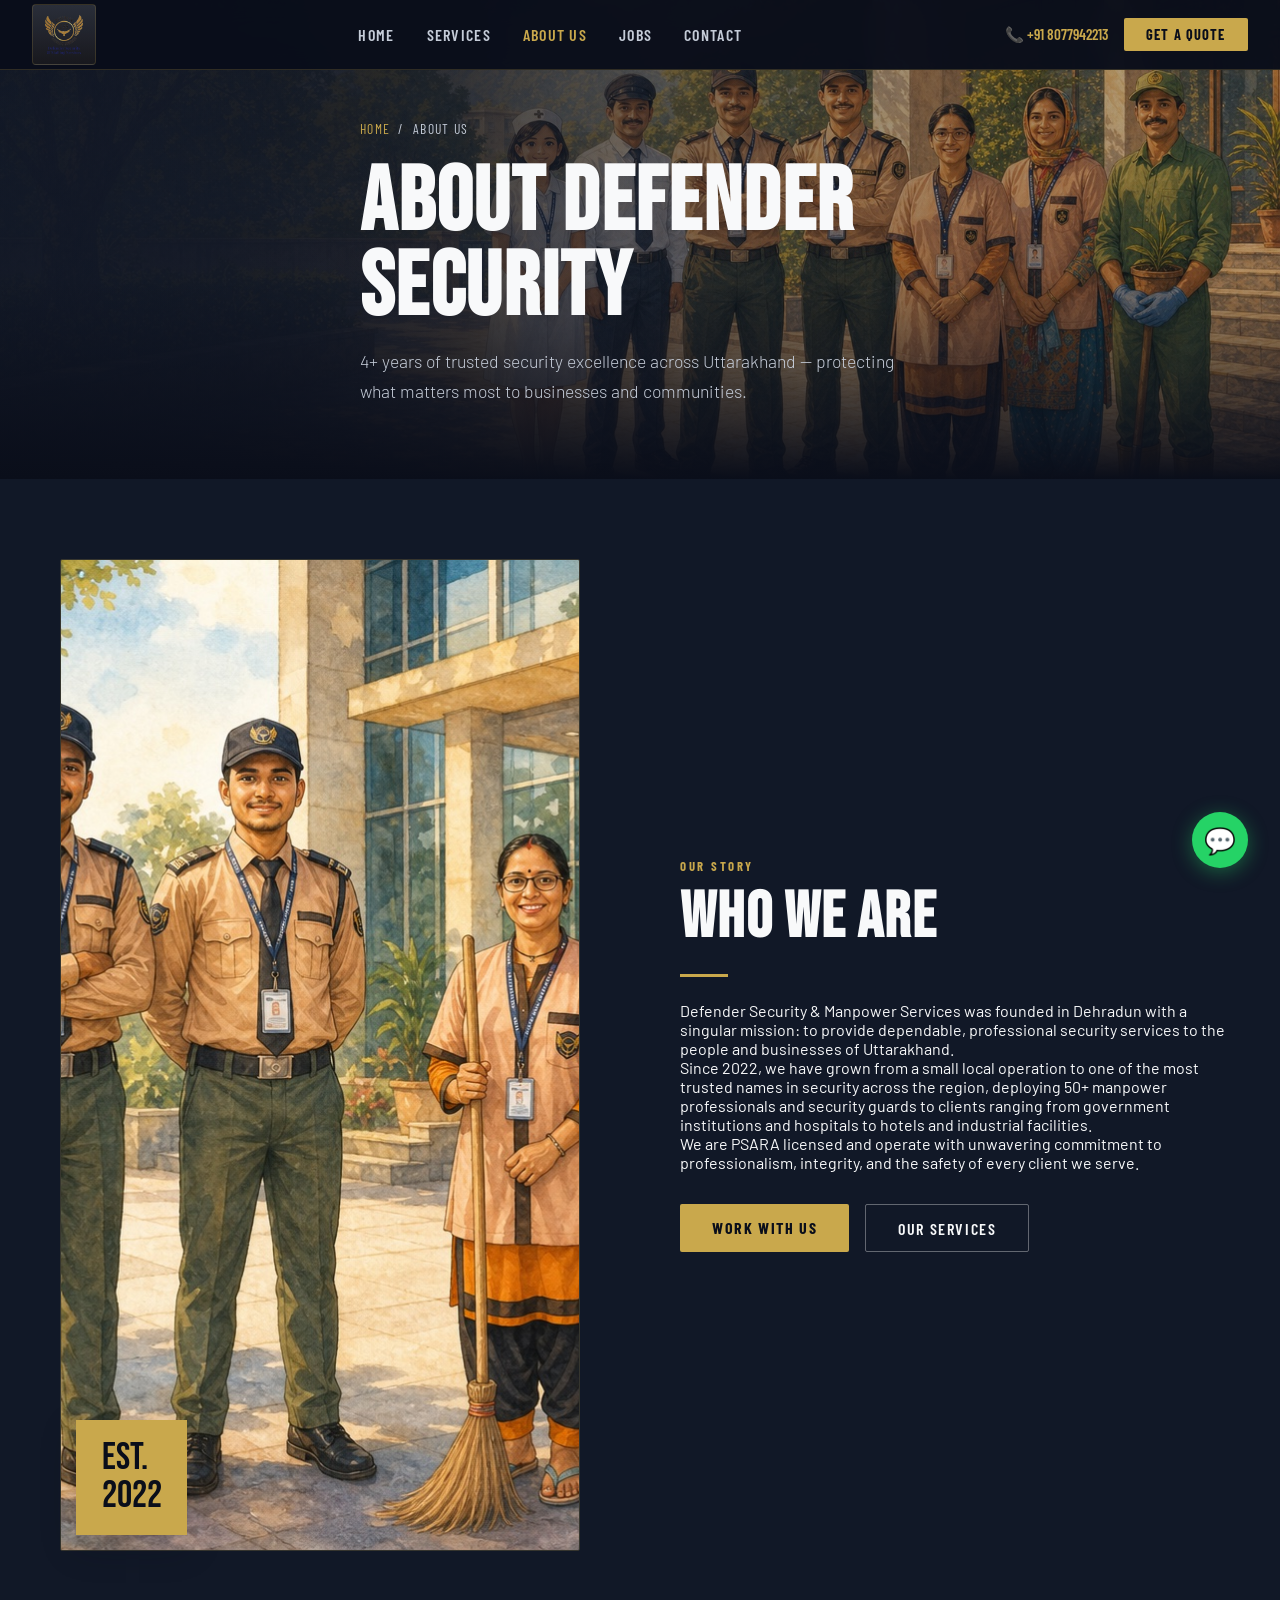
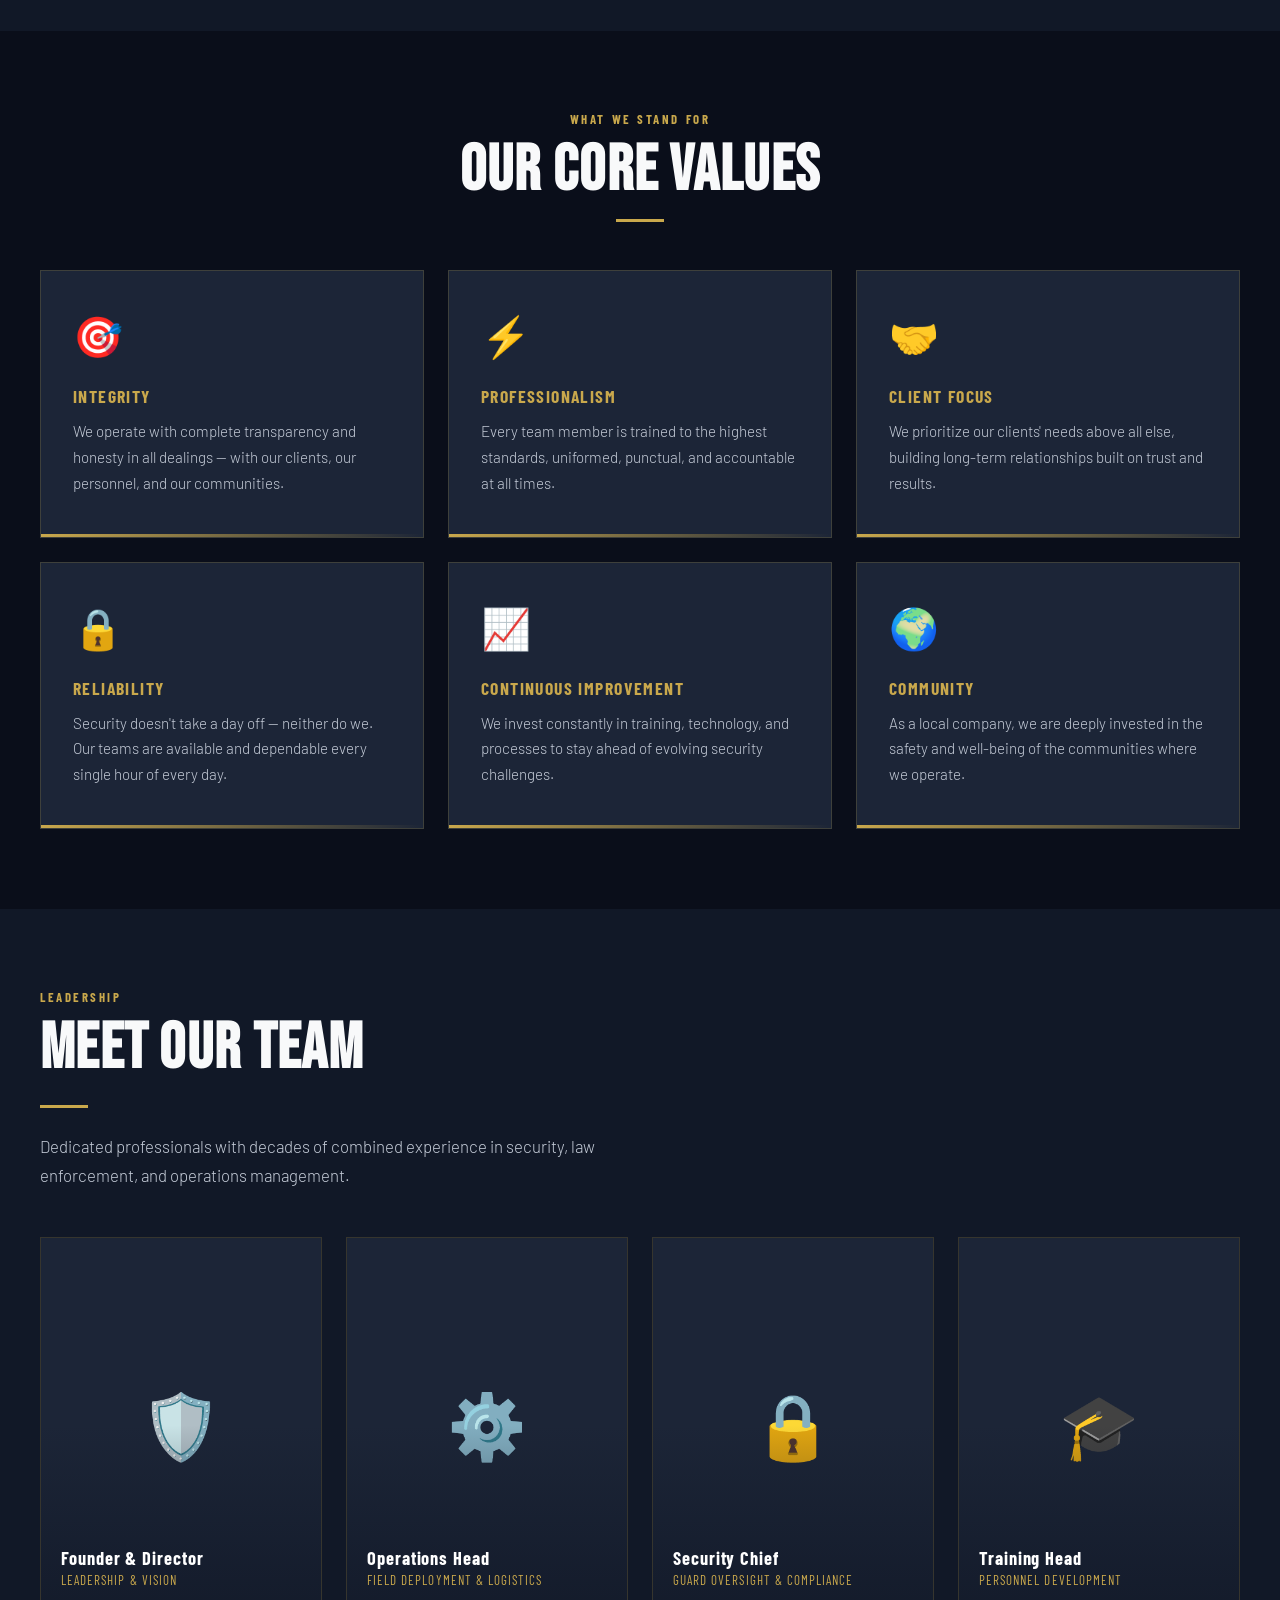
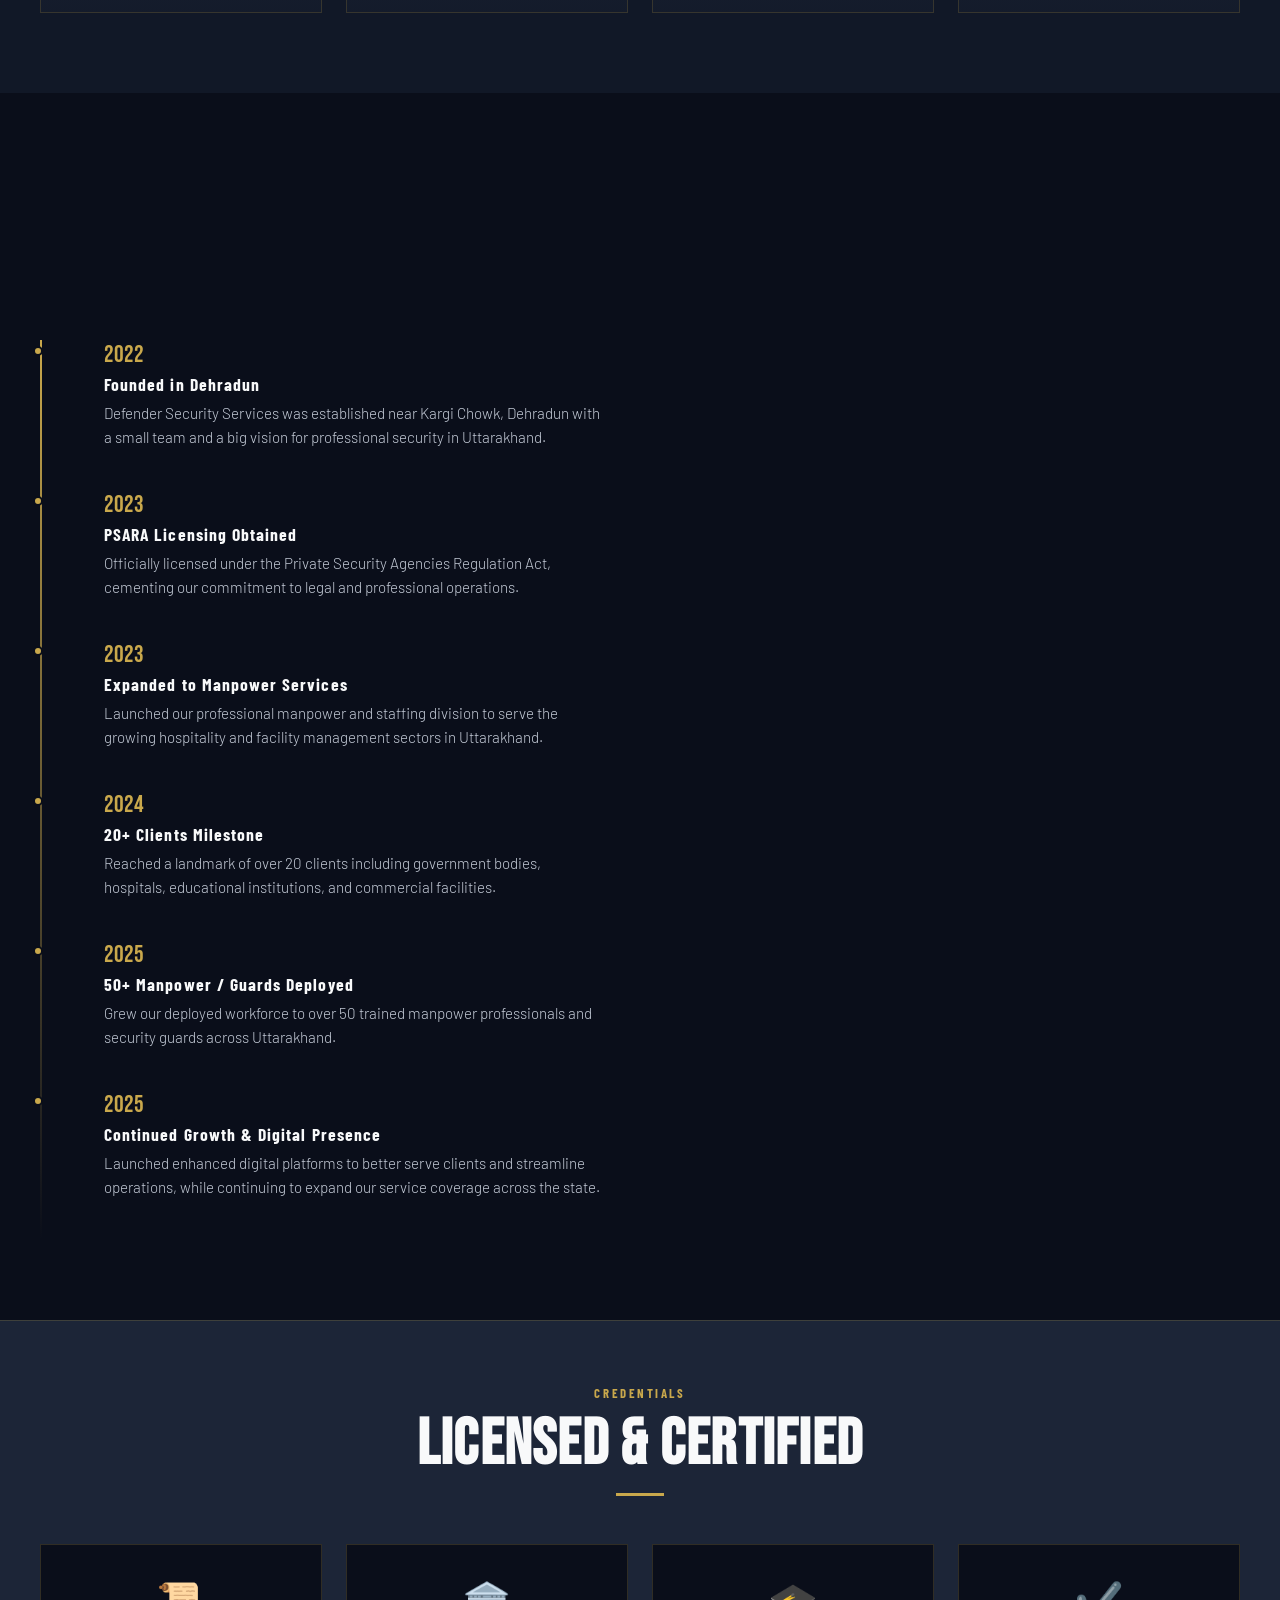
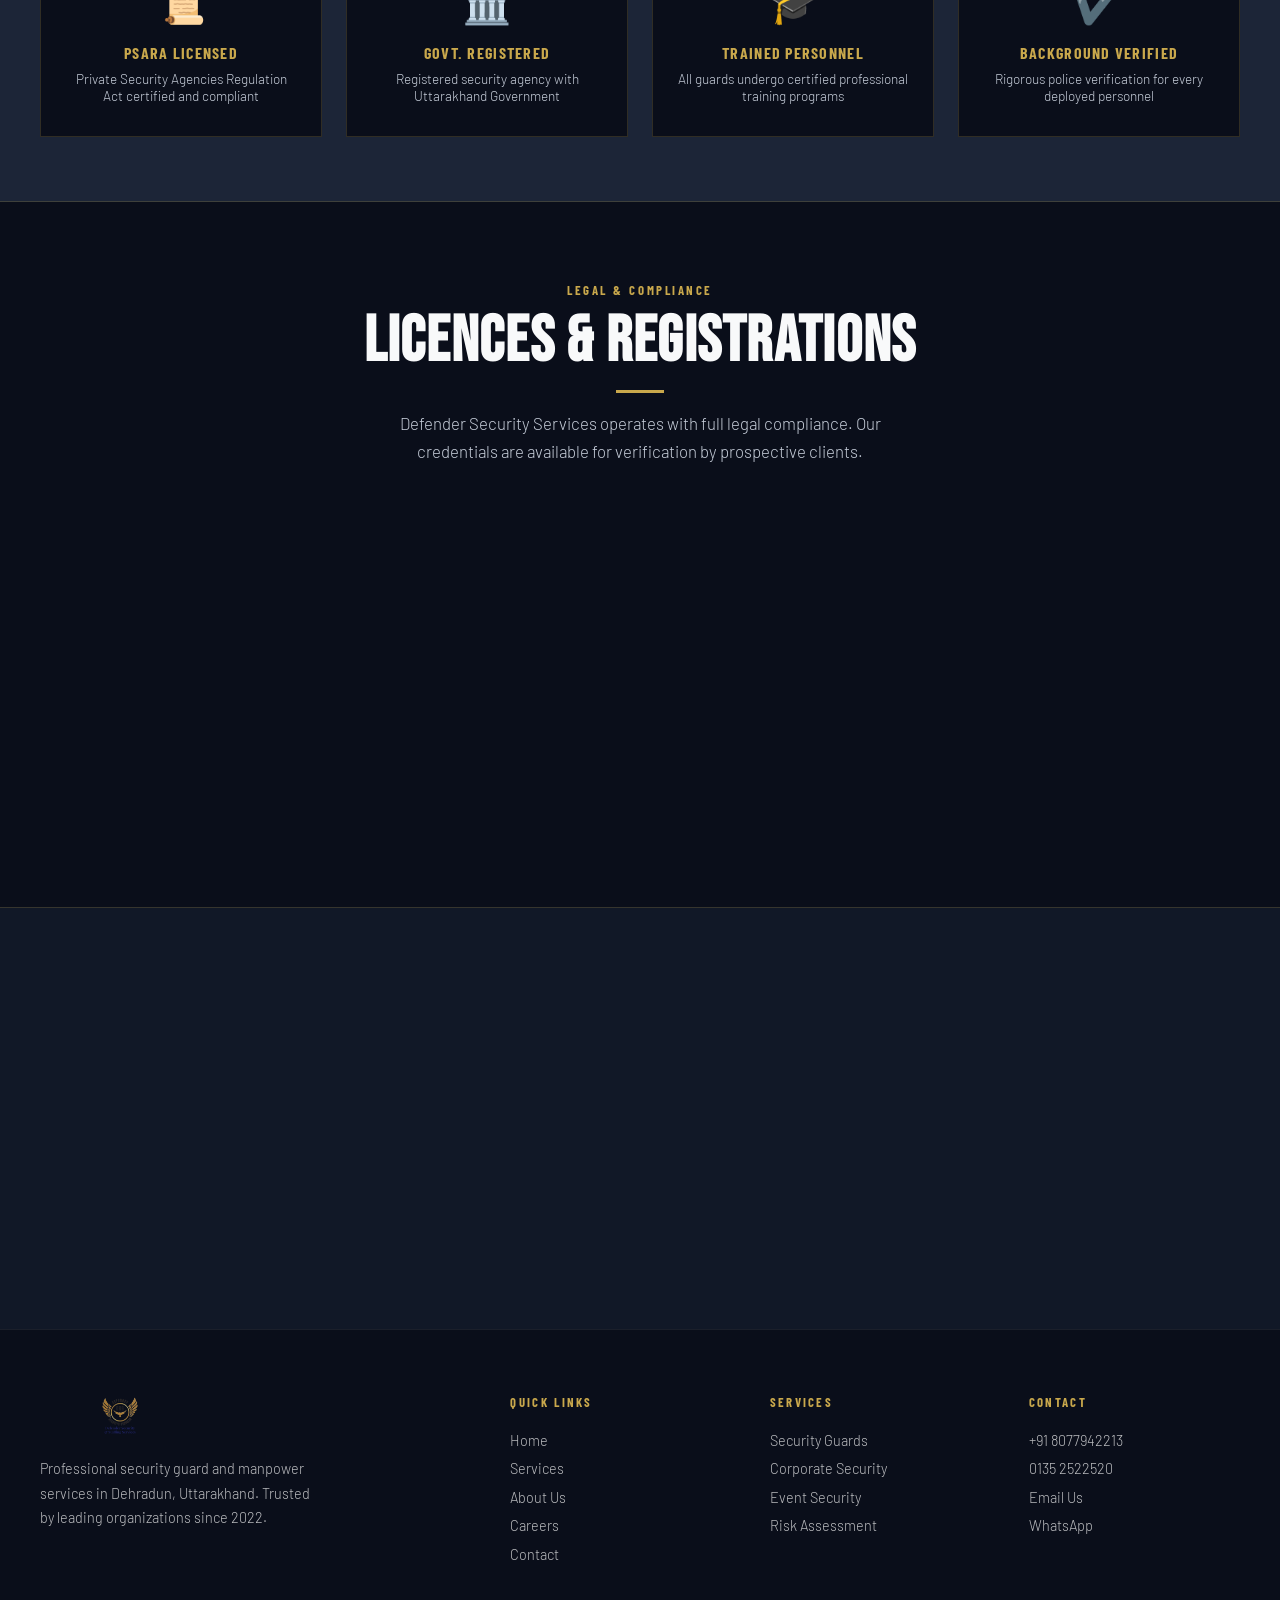
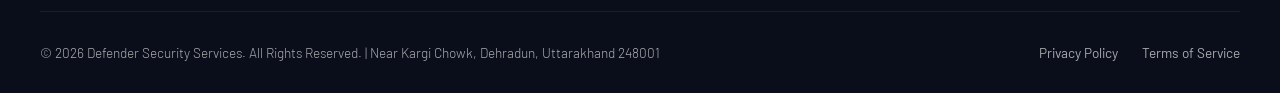
==== commit 963d0012: "Add hero artwork variants and layout spacing" ====
--- a/about.html
+++ b/about.html
@@ -18,7 +18,7 @@
   <link rel="apple-touch-icon" href="assets/apple-touch-icon.png">
   <link rel="manifest" href="site.webmanifest">
   <meta name="theme-color" content="#0a0e1a">
-  <link rel="preload" as="image" href="assets/hero-staff-illustration.jpg" fetchpriority="high">
+  <link rel="preload" as="image" href="assets/hero-about-staff.jpg" fetchpriority="high">
   <link href="https://fonts.googleapis.com/css2?family=Bebas+Neue&amp;family=Barlow:wght@300;400;500;600;700&amp;family=Barlow+Condensed:wght@400;600;700&amp;display=swap" rel="stylesheet">
   <style>
     :root {
@@ -62,9 +62,10 @@
     .mobile-menu a:hover { color: var(--gold); }
 
     /* PAGE HERO */
-    .page-hero { padding: 112px 2rem 48px; background: linear-gradient(180deg, var(--navy-mid) 0%, var(--navy) 100%); position: relative; overflow: hidden; }
-    .page-hero::before { content: ''; position: absolute; inset: 0; background: url('assets/hero-staff-illustration.jpg') center top/100% 100% no-repeat; opacity: 0.08; }
-    .page-hero-inner { max-width: 1200px; margin: 0 auto; position: relative; }
+    .page-hero { --page-hero-image: url('assets/hero-about-staff.jpg'); padding: 120px 2rem 72px; min-height: 460px; background: var(--navy); position: relative; overflow: hidden; display: flex; align-items: center; }
+    .page-hero::before { content: ''; position: absolute; inset: 0; background-image: linear-gradient(90deg, rgba(17,24,39,0.88) 0%, rgba(17,24,39,0.72) 36%, rgba(17,24,39,0.36) 64%, rgba(17,24,39,0.2) 100%), var(--page-hero-image); background-position: center, center 42%; background-size: cover, 100% auto; background-repeat: no-repeat; opacity: 1; }
+    .page-hero::after { content: ''; position: absolute; inset: 0; background: linear-gradient(180deg, rgba(10,14,26,0.1) 0%, rgba(10,14,26,0.08) 58%, var(--navy) 100%); pointer-events: none; }
+    .page-hero-inner { max-width: 1200px; margin: 0 auto; position: relative; z-index: 1; text-align: left; }
     .breadcrumb { display: flex; align-items: center; gap: 0.5rem; margin-bottom: 1.5rem; font-family: 'Barlow Condensed', sans-serif; font-size: 0.85rem; letter-spacing: 0.1em; text-transform: uppercase; }
     .breadcrumb a { color: var(--gold); text-decoration: none; }
     .breadcrumb span { color: var(--gray); }
--- a/assets/mobile-fixes.css
+++ b/assets/mobile-fixes.css
@@ -73,16 +73,38 @@
 
   .hero-bg {
     background-size: auto 100% !important;
-    background-position: center top !important;
+    background-position: 62% center !important;
   }
 
   .hero-content {
-    padding-top: 88px !important;
+    width: auto !important;
+    margin: 0 !important;
+    padding: 88px 1.25rem 0 !important;
   }
 
   .hero-stats {
     margin-top: 1.25rem !important;
     gap: 0.75rem !important;
+  }
+
+  .page-hero {
+    min-height: 360px !important;
+    padding: 92px 1.25rem 38px !important;
+    align-items: center !important;
+  }
+
+  .page-hero::before {
+    background-position: center, 58% center !important;
+    background-size: cover, auto 100% !important;
+  }
+
+  .page-hero-inner {
+    width: 100%;
+    text-align: left !important;
+  }
+
+  .page-hero p {
+    max-width: 92%;
   }
 
   footer {
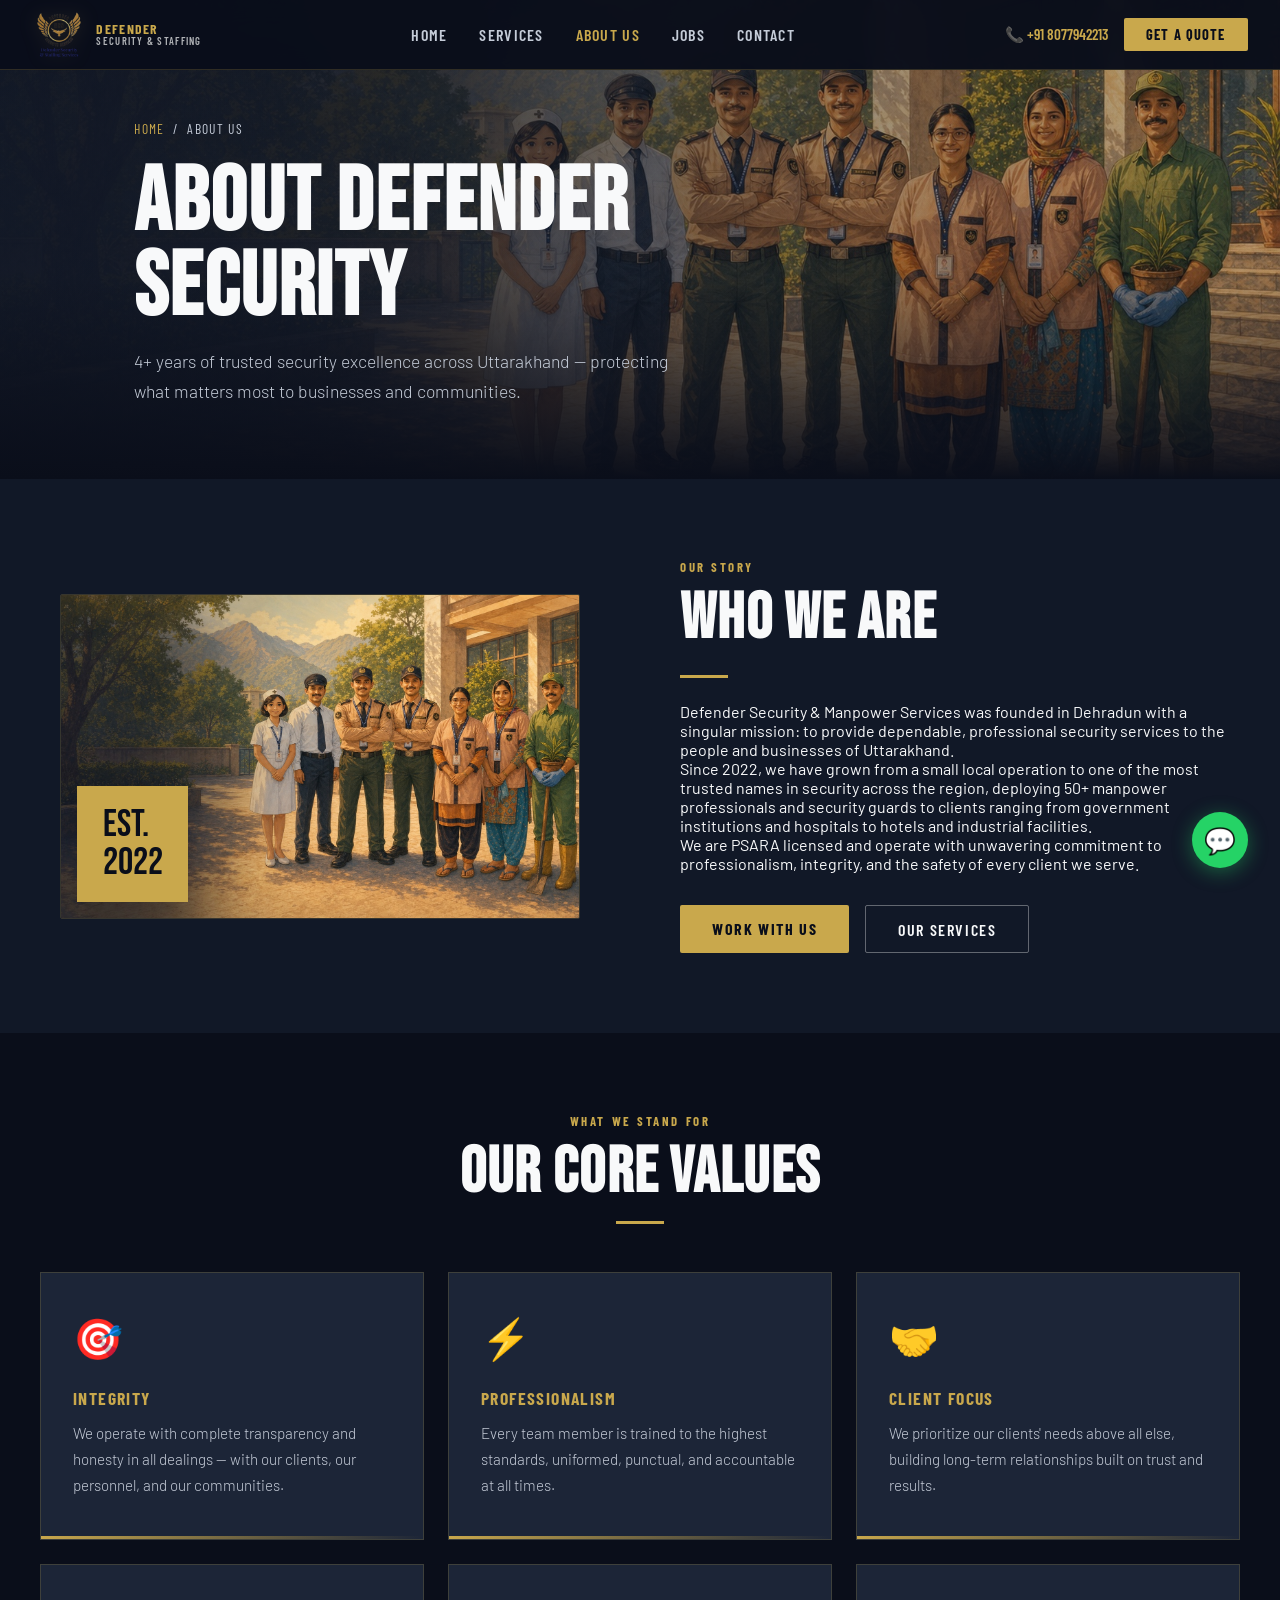
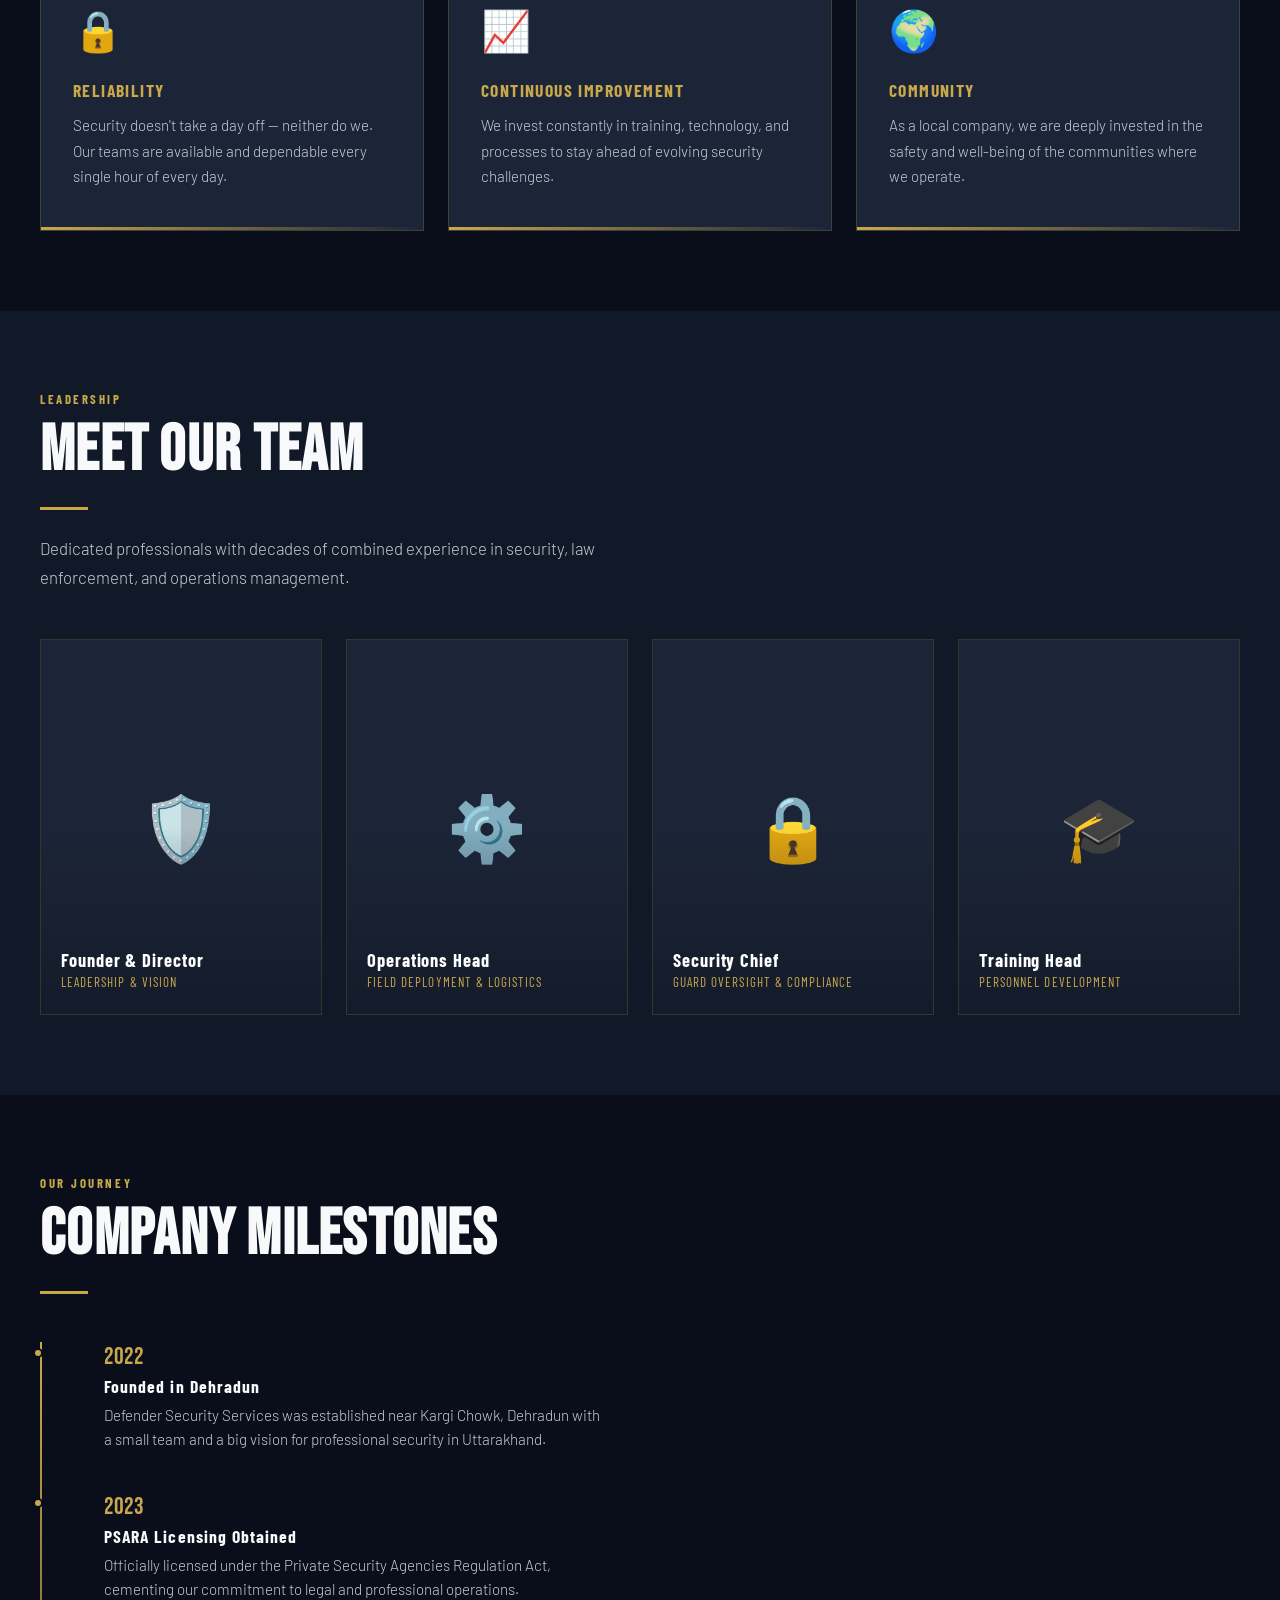
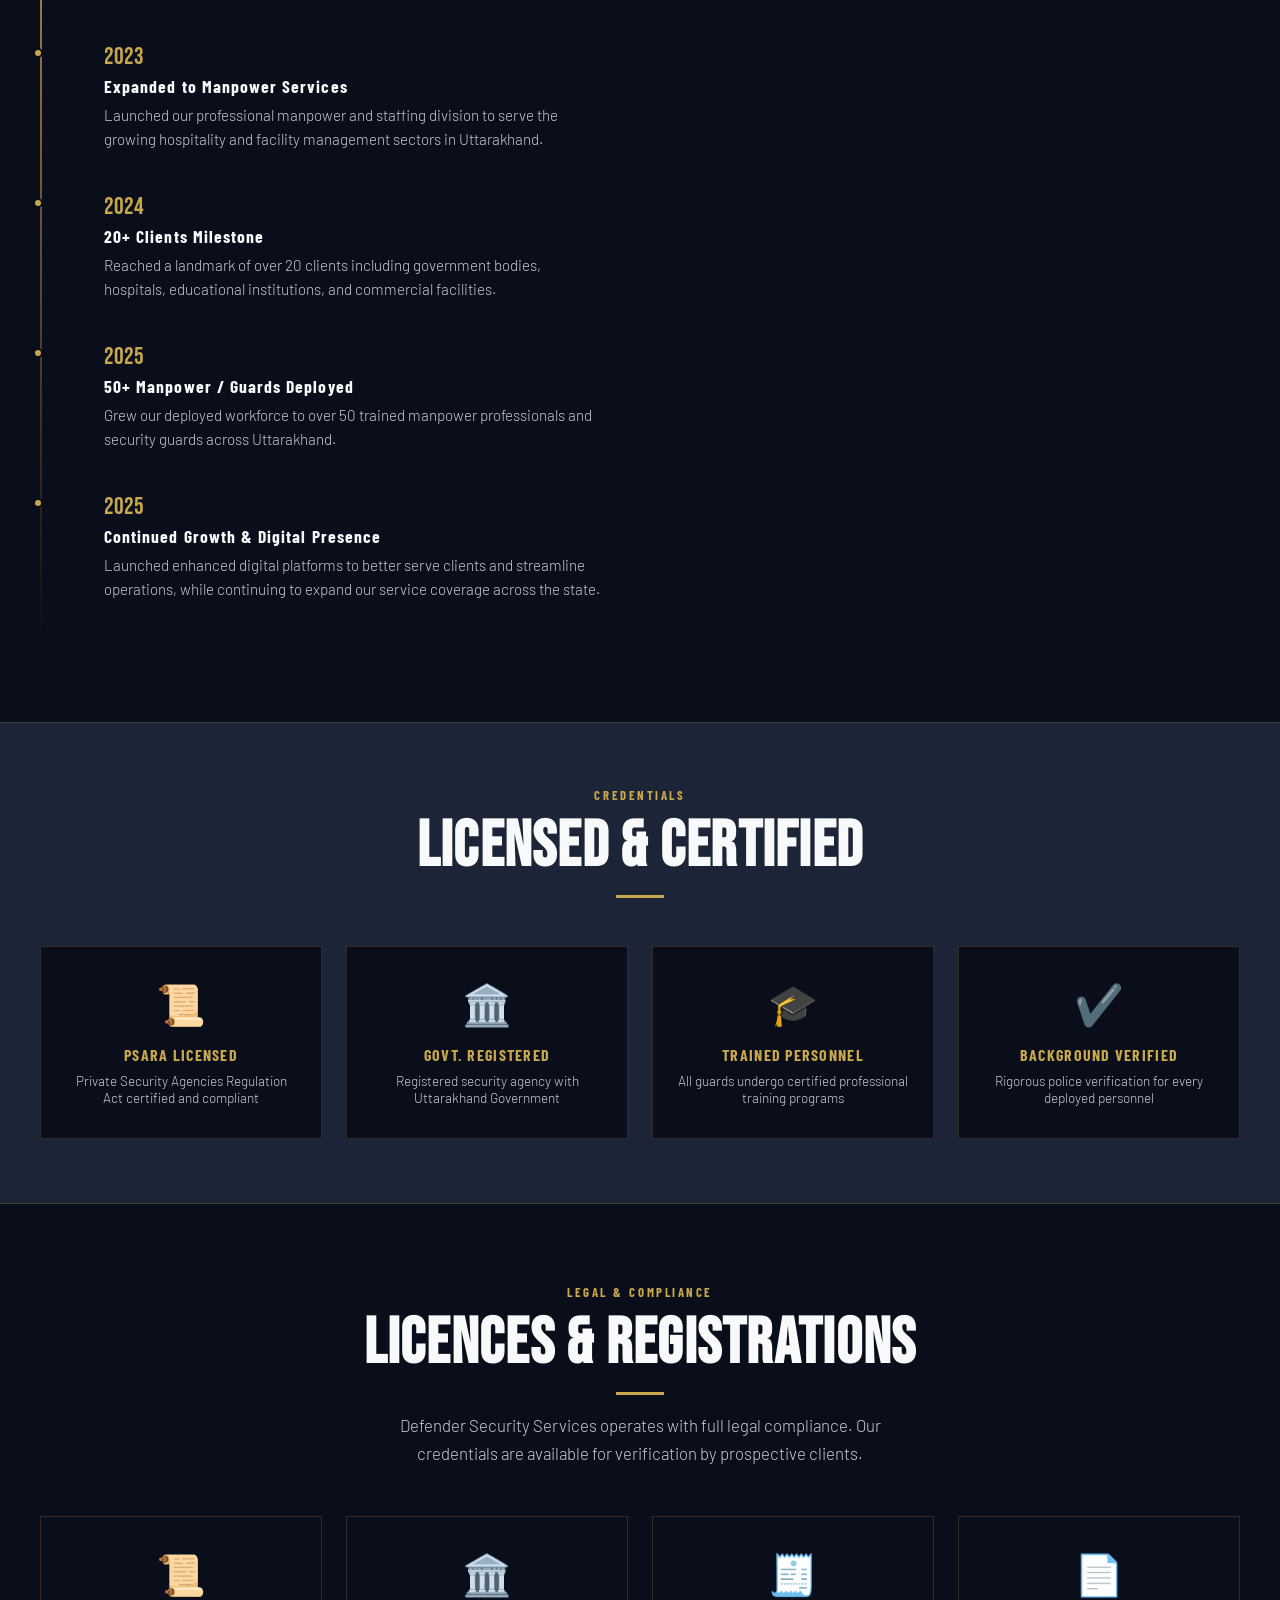
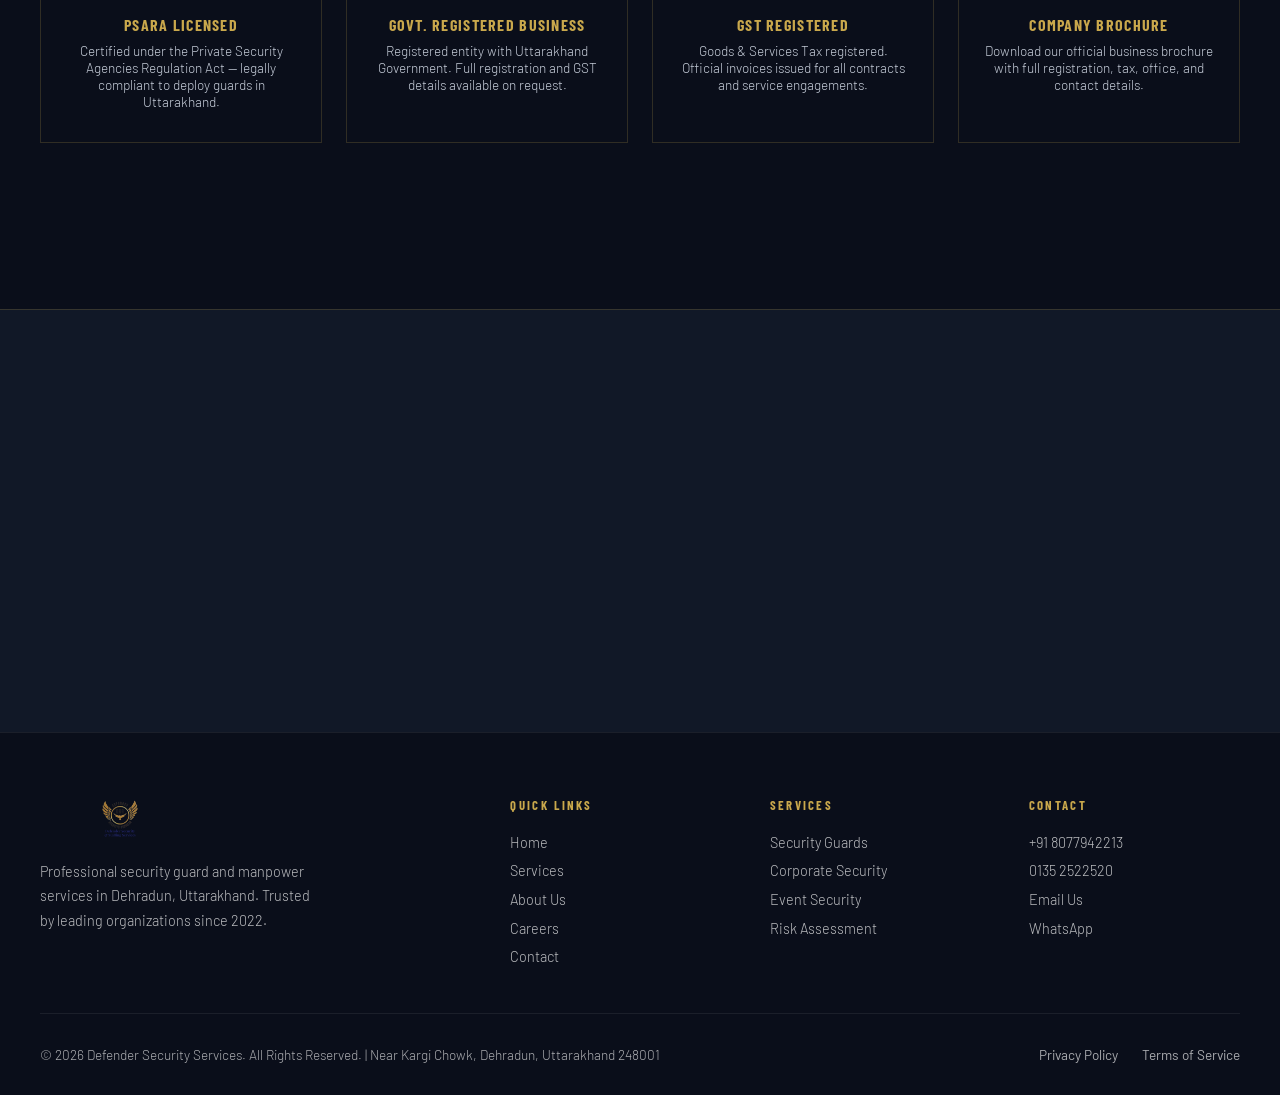
==== commit 2c8a75b4: "Ui fixes" ====
--- a/about.html
+++ b/about.html
@@ -65,7 +65,7 @@
     .page-hero { --page-hero-image: url('assets/hero-about-staff.jpg'); padding: 120px 2rem 72px; min-height: 460px; background: var(--navy); position: relative; overflow: hidden; display: flex; align-items: center; }
     .page-hero::before { content: ''; position: absolute; inset: 0; background-image: linear-gradient(90deg, rgba(17,24,39,0.88) 0%, rgba(17,24,39,0.72) 36%, rgba(17,24,39,0.36) 64%, rgba(17,24,39,0.2) 100%), var(--page-hero-image); background-position: center, center 42%; background-size: cover, 100% auto; background-repeat: no-repeat; opacity: 1; }
     .page-hero::after { content: ''; position: absolute; inset: 0; background: linear-gradient(180deg, rgba(10,14,26,0.1) 0%, rgba(10,14,26,0.08) 58%, var(--navy) 100%); pointer-events: none; }
-    .page-hero-inner { max-width: 1200px; margin: 0 auto; position: relative; z-index: 1; text-align: left; }
+    .page-hero-inner { width: 100%; max-width: none; margin: 0; padding-left: clamp(2rem,8vw,11rem); padding-right: 2rem; position: relative; z-index: 1; text-align: left; }
     .breadcrumb { display: flex; align-items: center; gap: 0.5rem; margin-bottom: 1.5rem; font-family: 'Barlow Condensed', sans-serif; font-size: 0.85rem; letter-spacing: 0.1em; text-transform: uppercase; }
     .breadcrumb a { color: var(--gold); text-decoration: none; }
     .breadcrumb span { color: var(--gray); }
@@ -87,8 +87,8 @@
     /* STORY */
     .story { background: var(--navy-mid); }
     .story-grid { display: grid; grid-template-columns: 1fr 1fr; gap: 5rem; align-items: center; }
-    .story-img { position: relative; width: min(100%, 520px); justify-self: center; }
-    .story-img img { width: 100%; aspect-ratio: 16/10; object-fit: cover; object-position: center; border: 1px solid var(--border); border-radius: 2px; display: block; }
+    .story-img { position: relative; width: min(100%, 520px); aspect-ratio: 16 / 10; justify-self: center; overflow: hidden; border: 1px solid var(--border); border-radius: 2px; }
+    .story-img img { width: 100%; height: 100%; object-fit: cover; object-position: center 42%; display: block; }
     .story-overlay { position: absolute; bottom: 1rem; left: 1rem; background: var(--gold); padding: 1.2rem 1.6rem; font-family: 'Bebas Neue', sans-serif; font-size: 2.4rem; color: var(--navy); line-height: 1; box-shadow: 0 12px 32px rgba(10,14,26,0.28); }
     .story-text p { color: var(--gray); line-height: 1.8; margin-bottom: 1.5rem; font-weight: 300; font-size: 1rem; }
 
@@ -289,7 +289,7 @@
 <a href="#main-content" class="skip-link">Skip to main content</a>
 
 <nav>
-  <a href="index.html" class="nav-logo"><img src="assets/logo-160.png" width="160" height="160" alt="Defender Security Services"></a>
+  <a href="index.html" class="nav-logo"><img src="assets/logo-160.png" width="160" height="160" alt="Defender Security Services"><span class="brand-wordmark"><strong>Defender</strong><span>Security &amp; Staffing</span></span></a>
   <ul class="nav-links">
     <li><a href="index.html">Home</a></li>
     <li><a href="services.html">Services</a></li>
@@ -324,7 +324,7 @@
   <div class="container">
     <div class="story-grid">
       <div class="story-img fade-up">
-        <img src="assets/team-staff-illustration.jpg" width="1586" height="992" alt="Illustration of Defender Security guards and manpower staff at a client facility">
+        <img src="assets/hero-about-staff.jpg" width="1672" height="941" alt="Illustration of Defender Security guards and manpower staff at a client facility">
         <div class="story-overlay">EST.<br>2022</div>
       </div>
       <div class="fade-up">
--- a/assets/mobile-fixes.css
+++ b/assets/mobile-fixes.css
@@ -1,7 +1,43 @@
 /* Shared mobile polish overrides */
+.nav-logo {
+  display: inline-flex !important;
+  align-items: center;
+  gap: 0.65rem;
+  padding: 0 !important;
+  background: transparent !important;
+  border: 0 !important;
+  border-radius: 0 !important;
+  min-width: 0;
+}
+
 .nav-logo img {
+  height: 54px;
   width: auto;
-  max-width: 92px;
+  max-width: 54px;
+  filter: drop-shadow(0 0 10px rgba(201, 168, 76, 0.22));
+}
+
+.brand-wordmark {
+  display: flex;
+  flex-direction: column;
+  color: var(--white);
+  font-family: 'Barlow Condensed', sans-serif;
+  line-height: 1;
+  text-transform: uppercase;
+  letter-spacing: 0.08em;
+  white-space: nowrap;
+}
+
+.brand-wordmark strong {
+  color: var(--gold);
+  font-size: 0.86rem;
+  font-weight: 700;
+}
+
+.brand-wordmark span {
+  color: rgba(248, 249, 250, 0.7);
+  font-size: 0.66rem;
+  font-weight: 600;
 }
 
 @media (max-width: 600px) {
@@ -15,14 +51,14 @@
   }
 
   .nav-logo {
-    padding: 0.22rem 0.32rem !important;
-    max-width: 124px;
+    gap: 0.5rem;
+    max-width: 185px;
   }
 
   .nav-logo img {
-    height: 40px !important;
+    height: 42px !important;
     width: auto !important;
-    max-width: 96px;
+    max-width: 42px;
   }
 
   nav.scrolled .nav-logo img {
@@ -73,7 +109,7 @@
 
   .hero-bg {
     background-size: auto 100% !important;
-    background-position: 62% center !important;
+    background-position: center center !important;
   }
 
   .hero-content {
@@ -87,6 +123,48 @@
     gap: 0.75rem !important;
   }
 
+  .service-card {
+    min-height: 310px !important;
+    padding: 0 !important;
+  }
+
+  .service-card-body {
+    padding: 1.4rem !important;
+  }
+
+  .service-card h3 {
+    font-size: 1.18rem !important;
+  }
+
+  .mission {
+    padding-top: 2.25rem !important;
+  }
+
+  .mission-grid {
+    gap: 1.65rem !important;
+  }
+
+  .mission-img {
+    width: 100% !important;
+    aspect-ratio: 16 / 10 !important;
+    max-height: 320px;
+    overflow: hidden;
+    border-radius: 3px;
+  }
+
+  .mission-img img {
+    width: 100% !important;
+    height: 100% !important;
+    object-fit: cover !important;
+    object-position: center 42% !important;
+    display: block;
+  }
+
+  .mission-badge {
+    bottom: 0.75rem !important;
+    right: 0.75rem !important;
+  }
+
   .page-hero {
     min-height: 360px !important;
     padding: 92px 1.25rem 38px !important;
@@ -100,6 +178,8 @@
 
   .page-hero-inner {
     width: 100%;
+    padding-left: 0 !important;
+    padding-right: 0 !important;
     text-align: left !important;
   }
 
@@ -167,6 +247,10 @@
 }
 
 @media (max-width: 380px) {
+  .brand-wordmark {
+    display: none;
+  }
+
   .mobile-menu.open {
     grid-template-columns: 1fr;
   }
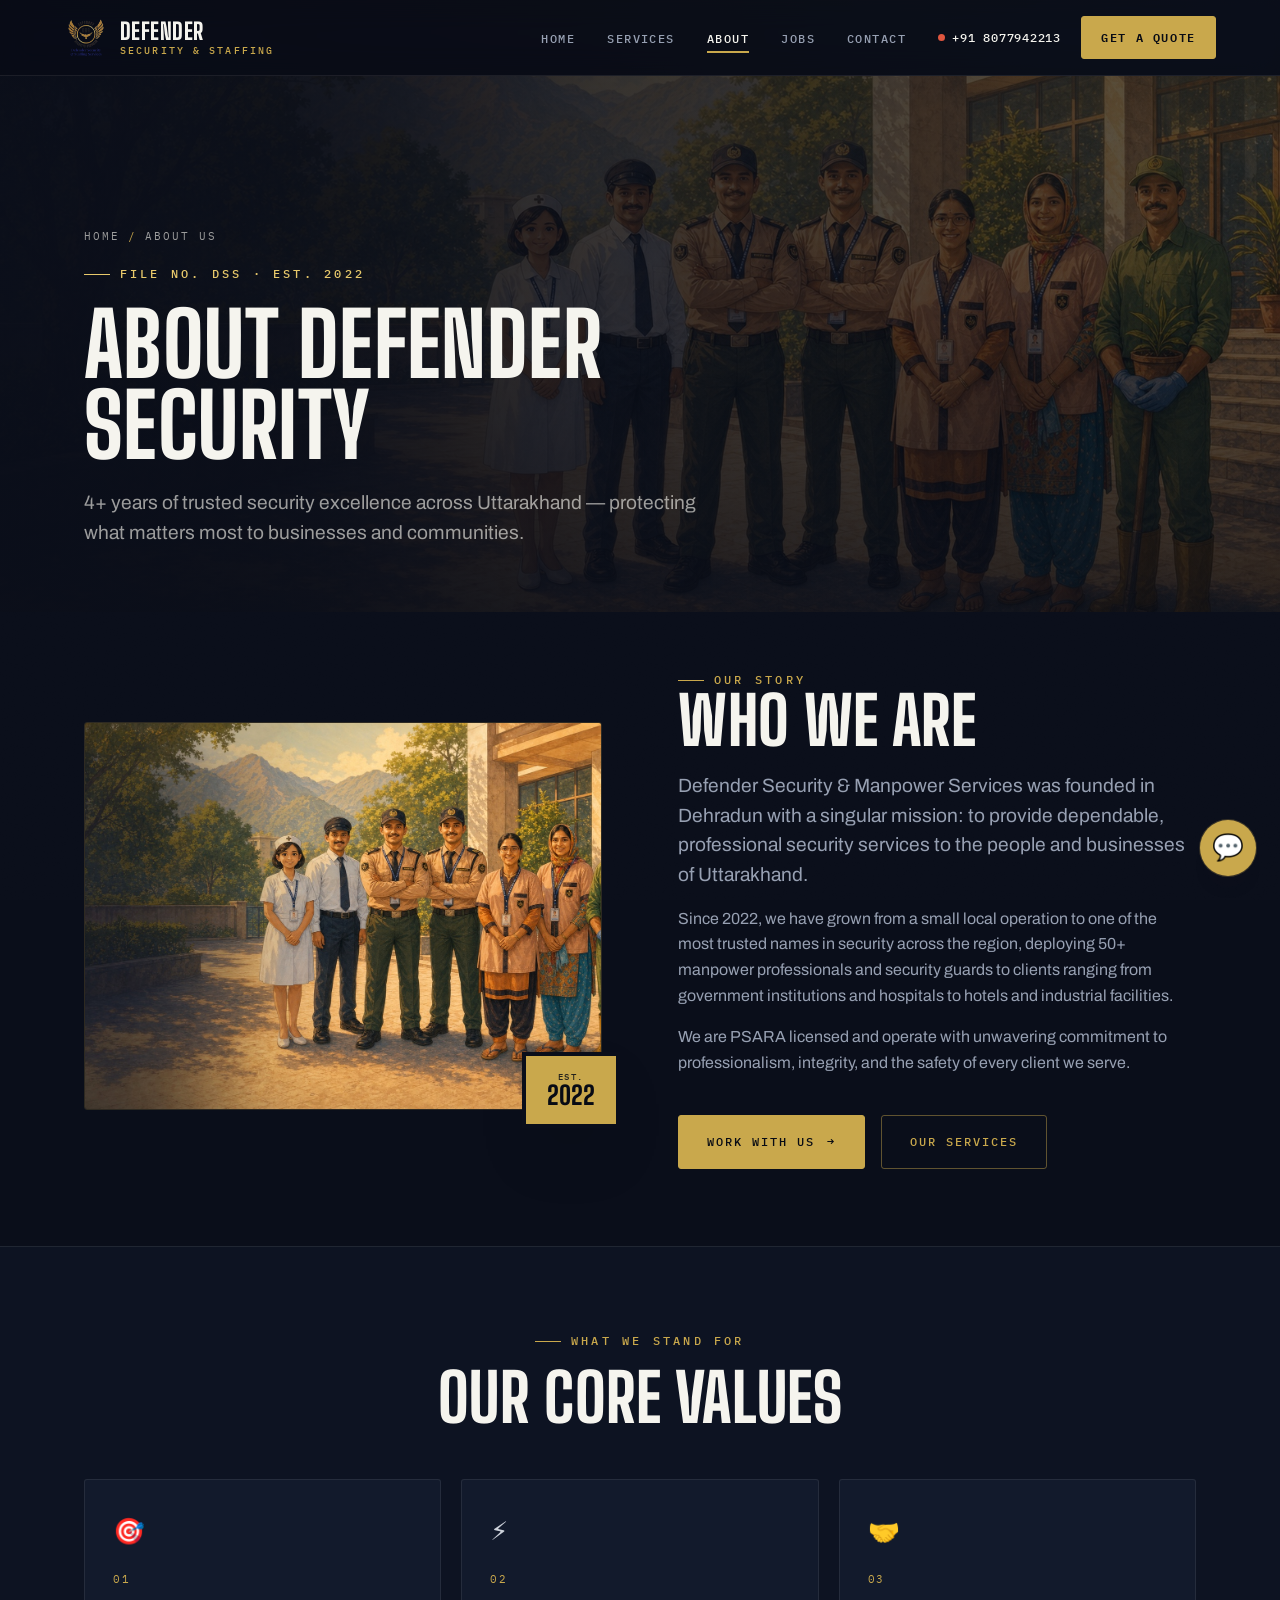
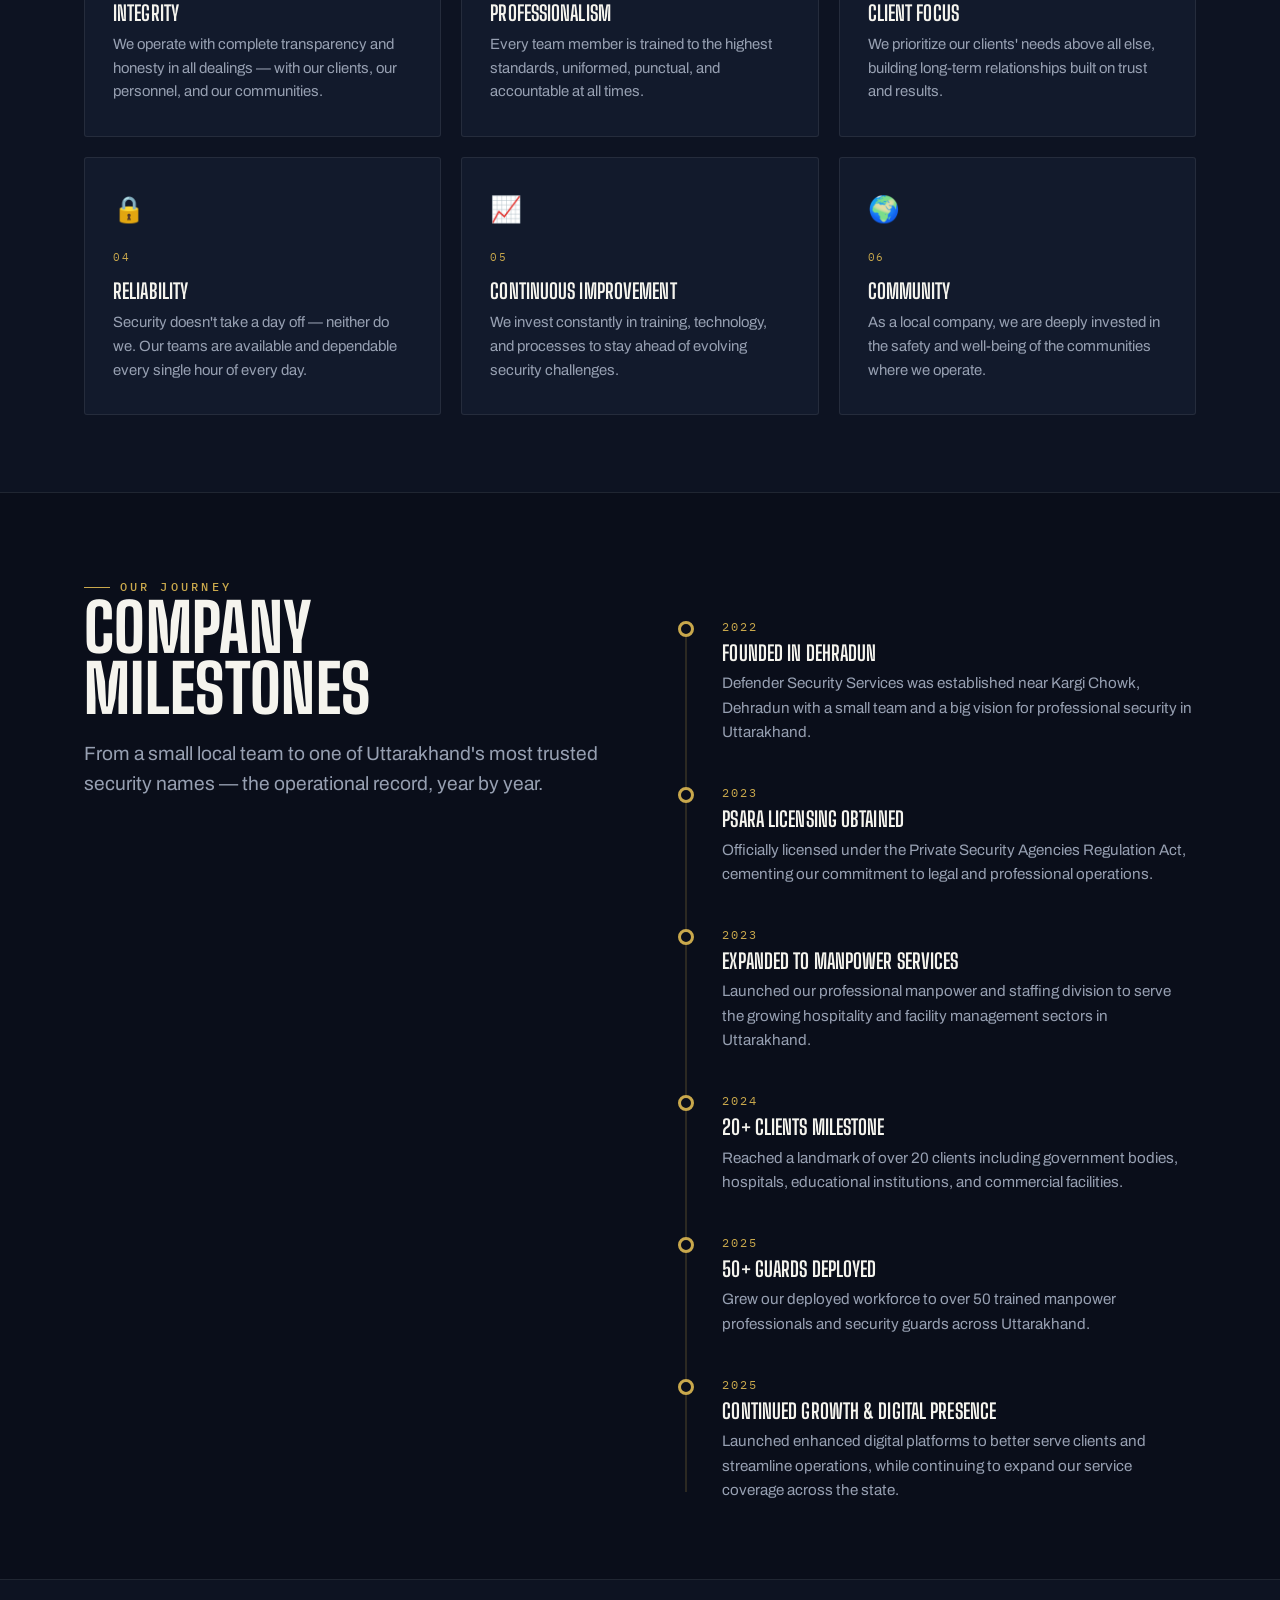
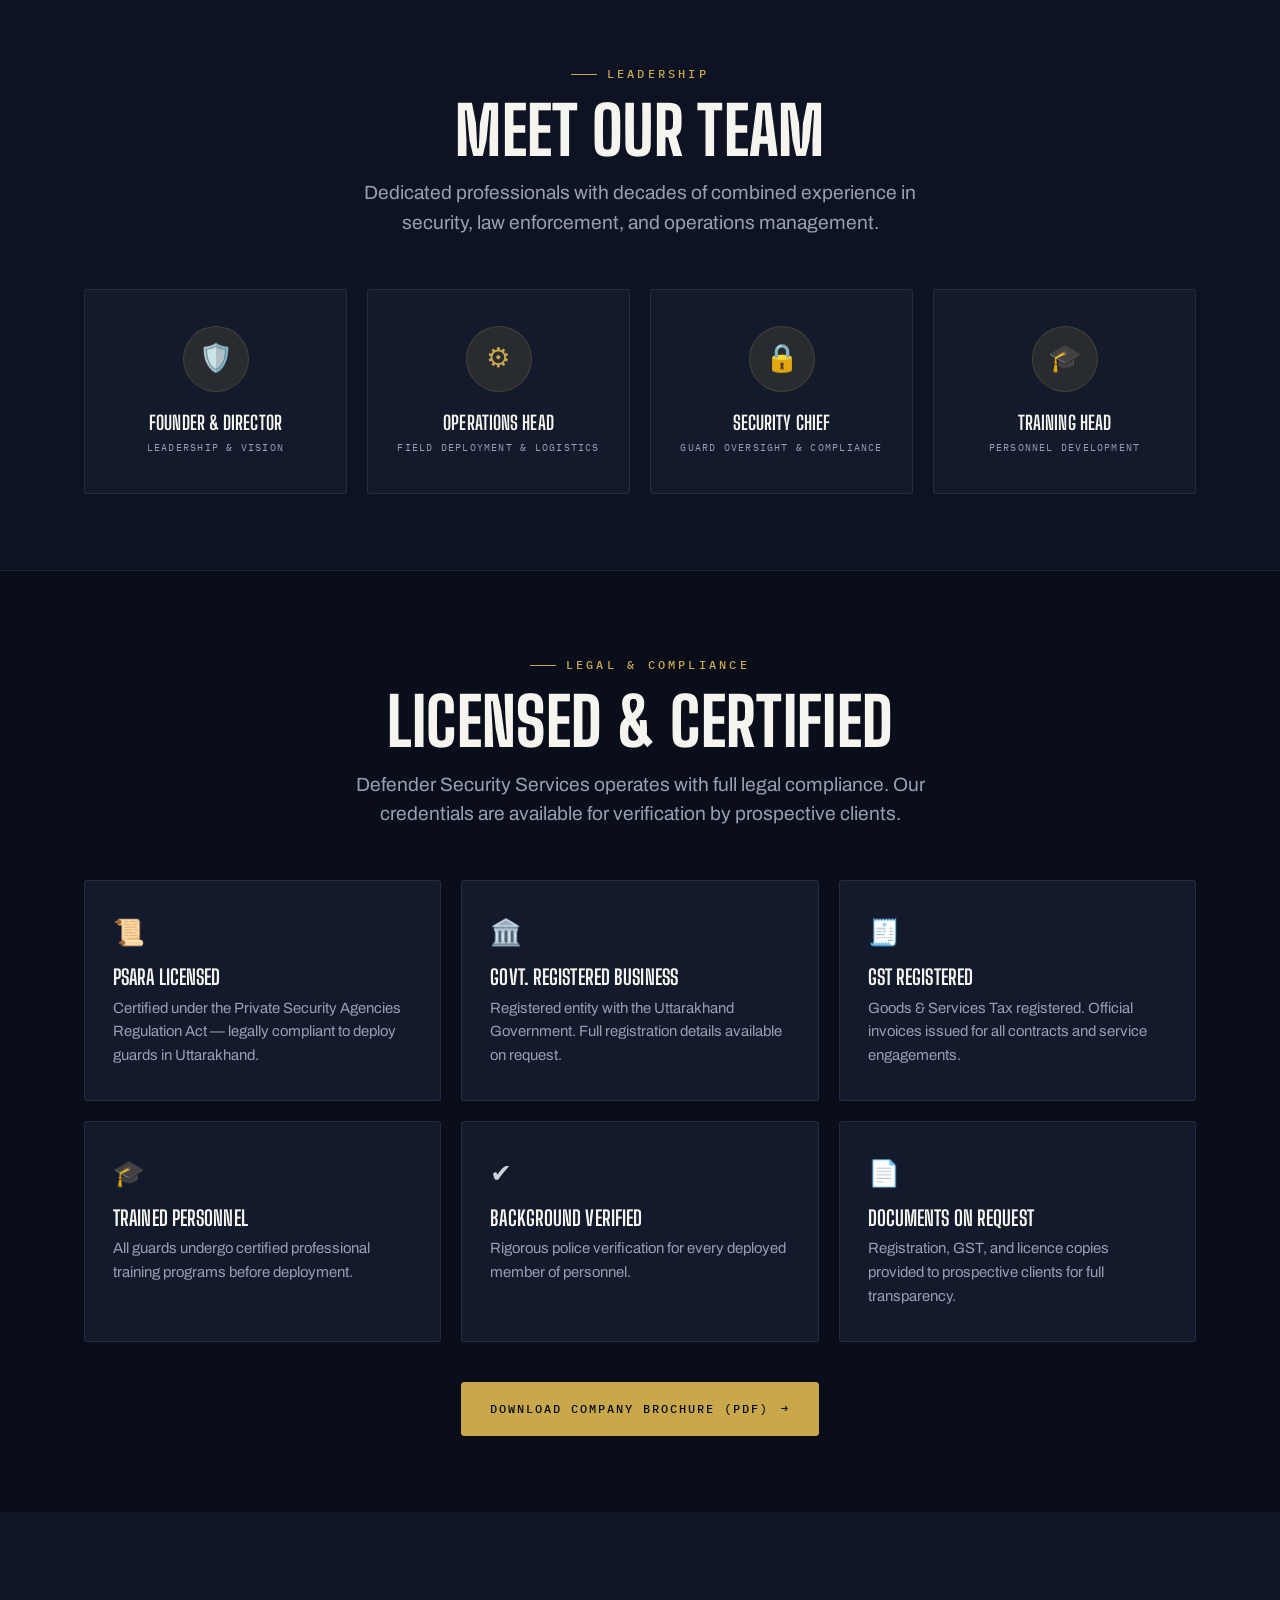
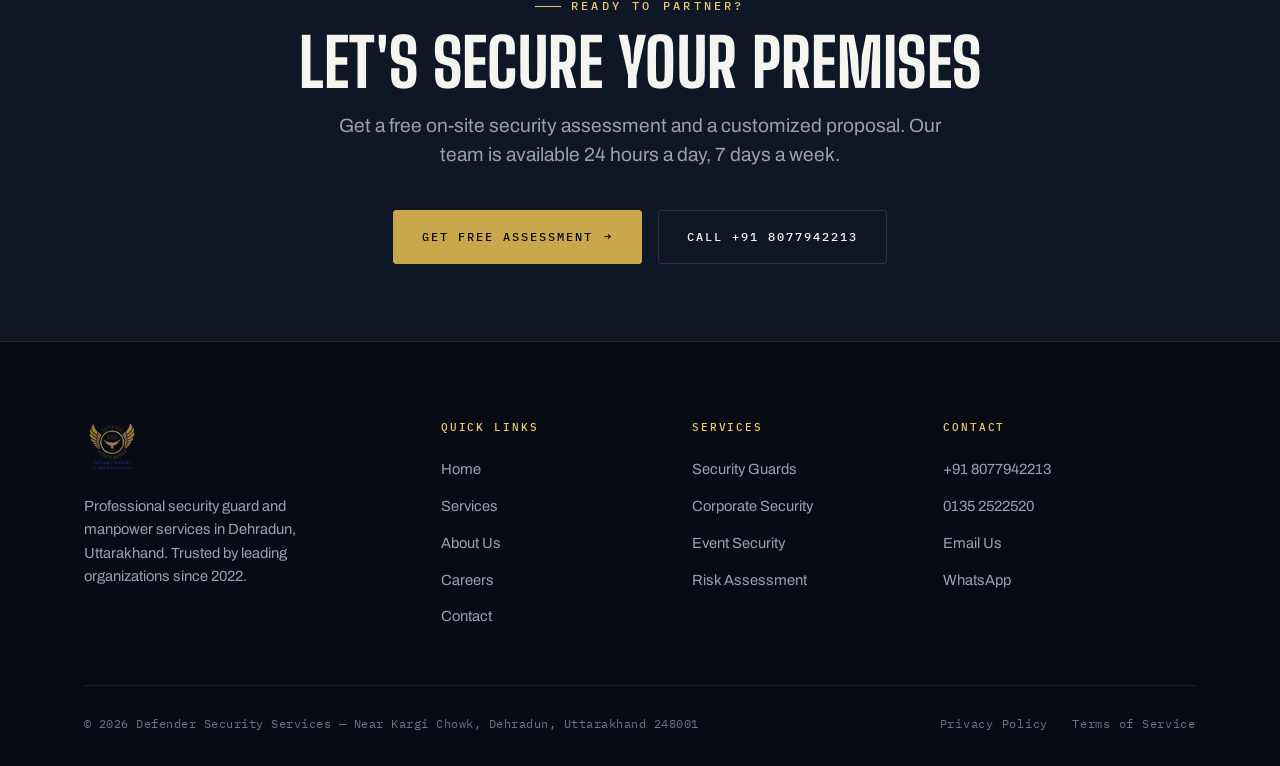
==== commit 898d7f48: "Extract shared CSS/JS into assets and refactor pages Move inline <style> and <script> blocks from al" ====
--- a/about.html
+++ b/about.html
@@ -1,17 +1,21 @@
 <!DOCTYPE html>
 <html lang="en">
 <head>
-  <meta charset="UTF-8"/>
+  <meta charset="UTF-8" />
   <meta name="viewport" content="width=device-width, initial-scale=1.0"/>
   <title>About Us | Defender Security Services – Dehradun, Uttarakhand</title>
   <meta name="description" content="About Defender Security Services – PSARA licensed security agency founded in 2022 in Dehradun, Uttarakhand. Integrity, professionalism, and 24/7 commitment."/>
   <link rel="canonical" href="https://amitvgi12.github.io/defender/about.html"/>
-  <!-- Open Graph -->
   <meta property="og:type" content="website"/>
   <meta property="og:url" content="https://amitvgi12.github.io/defender/about.html"/>
   <meta property="og:title" content="About Us | Defender Security Services"/>
-  <meta property="og:description" content="PSARA licensed security agency based in Dehradun. Founded 2022. Professional guards, 24/7 operations across Uttarakhand."/>
+  <meta property="og:description" content="PSARA licensed security agency founded in 2022 in Dehradun, Uttarakhand. Integrity, professionalism, and 24/7 commitment."/>
   <meta property="og:image" content="https://amitvgi12.github.io/defender/assets/logo-512.png"/>
+  <meta name="twitter:card" content="summary_large_image"/>
+  <meta name="twitter:title" content="About Us | Defender Security Services"/>
+  <meta name="twitter:description" content="PSARA licensed security agency founded in 2022 in Dehradun, Uttarakhand."/>
+  <meta name="twitter:image" content="https://amitvgi12.github.io/defender/assets/logo-512.png"/>
+
   <link rel="preconnect" href="https://fonts.googleapis.com">
   <link rel="preconnect" href="https://fonts.gstatic.com" crossorigin>
   <link rel="icon" type="image/png" href="assets/favicon.png">
@@ -19,286 +23,27 @@
   <link rel="manifest" href="site.webmanifest">
   <meta name="theme-color" content="#0a0e1a">
   <link rel="preload" as="image" href="assets/hero-about-staff.jpg" fetchpriority="high">
-  <link href="https://fonts.googleapis.com/css2?family=Bebas+Neue&amp;family=Barlow:wght@300;400;500;600;700&amp;family=Barlow+Condensed:wght@400;600;700&amp;display=swap" rel="stylesheet">
-  <style>
-    :root {
-      --navy:       #0a0e1a;
-      --navy-mid:   #111827;
-      --navy-light: #1c2537;
-      --gold:       #c9a84c;
-      --gold-light: #e8c96b;
-      --gold-pale:  #f5e6b0;
-      --white:      #f8f9fa;
-      --gray:       #c5ccd8;
-      --text-muted: #c5ccd8;
-      --border:     rgba(201,168,76,0.2);
-    }
-    *, *::before, *::after { box-sizing: border-box; margin: 0; padding: 0; }
-    body { font-family: 'Barlow', sans-serif; background: var(--navy); color: var(--white); overflow-x: hidden; }
-    .nav-hamburger { appearance: none; background: transparent; border: 0; padding: 0.5rem; }
-    .nav-hamburger:focus-visible { outline: 2px solid var(--gold-light); outline-offset: 4px; }
-
-    /* NAV */
-    /* Skip link */
-    .skip-link { position: absolute; left: -9999px; top: auto; width: 1px; height: 1px; overflow: hidden; }
-    .skip-link:focus { position: fixed; top: 0; left: 0; width: auto; height: auto; padding: 0.75rem 1.5rem; background: var(--gold); color: var(--navy); font-weight: 700; font-family: 'Barlow Condensed', sans-serif; font-size: 1rem; letter-spacing: 0.08em; text-transform: uppercase; text-decoration: none; z-index: 9999; }
-
-    nav { position: fixed; top: 0; width: 100%; z-index: 100; background: rgba(10,14,26,0.97); -webkit-backdrop-filter: blur(12px); backdrop-filter: blur(12px); border-bottom: 1px solid var(--border); padding: 0 2rem; display: flex; align-items: center; justify-content: space-between; height: 70px; }
-    .nav-logo { display: flex; align-items: center; justify-content: center; padding: 0.32rem 0.44rem; background: linear-gradient(180deg, rgba(248,249,250,0.14), rgba(201,168,76,0.08)); border: 1px solid rgba(201,168,76,0.18); border-radius: 4px; text-decoration: none; }
-    .nav-logo img { height: 48px; object-fit: contain; display: block; }
-    .nav-links { display: flex; align-items: center; gap: 2rem; list-style: none; }
-    .nav-links a { color: var(--gray); text-decoration: none; font-family: 'Barlow Condensed', sans-serif; font-size: 1rem; font-weight: 600; letter-spacing: 0.08em; text-transform: uppercase; transition: color 0.2s; }
-    .nav-links a:hover, .nav-links a.active { color: var(--gold); }
-    .nav-actions { display: flex; align-items: center; gap: 1rem; }
-    .nav-phone { color: var(--gold); font-weight: 600; text-decoration: none; font-family: 'Barlow Condensed', sans-serif; font-size: 0.95rem; }
-    .nav-phone:hover { color: var(--gold); }
-    .btn-contact { background: var(--gold); color: var(--navy); padding: 0.5rem 1.4rem; border-radius: 2px; font-family: 'Barlow Condensed', sans-serif; font-weight: 700; letter-spacing: 0.08em; text-transform: uppercase; text-decoration: none; font-size: 0.9rem; transition: background 0.2s; }
-    .btn-contact:hover { background: var(--gold-light); }
-    .nav-hamburger { display: none; cursor: pointer; flex-direction: column; gap: 5px; }
-    .nav-hamburger span { width: 26px; height: 2px; background: var(--gold); }
-    .mobile-menu { display: none; position: fixed; top: 70px; left: 0; right: 0; background: var(--navy-mid); border-bottom: 1px solid var(--border); padding: 1.5rem 2rem; z-index: 99; }
-    .mobile-menu.open { display: flex; flex-direction: column; gap: 1rem; }
-    .mobile-menu a { color: var(--gray); text-decoration: none; font-family: 'Barlow Condensed', sans-serif; font-size: 1.1rem; font-weight: 600; text-transform: uppercase; letter-spacing: 0.08em; }
-    .mobile-menu a:hover { color: var(--gold); }
-
-    /* PAGE HERO */
-    .page-hero { --page-hero-image: url('assets/hero-about-staff.jpg'); padding: 120px 2rem 72px; min-height: 460px; background: var(--navy); position: relative; overflow: hidden; display: flex; align-items: center; }
-    .page-hero::before { content: ''; position: absolute; inset: 0; background-image: linear-gradient(90deg, rgba(17,24,39,0.88) 0%, rgba(17,24,39,0.72) 36%, rgba(17,24,39,0.36) 64%, rgba(17,24,39,0.2) 100%), var(--page-hero-image); background-position: center, center 42%; background-size: cover, 100% auto; background-repeat: no-repeat; opacity: 1; }
-    .page-hero::after { content: ''; position: absolute; inset: 0; background: linear-gradient(180deg, rgba(10,14,26,0.1) 0%, rgba(10,14,26,0.08) 58%, var(--navy) 100%); pointer-events: none; }
-    .page-hero-inner { width: 100%; max-width: none; margin: 0; padding-left: clamp(2rem,8vw,11rem); padding-right: 2rem; position: relative; z-index: 1; text-align: left; }
-    .breadcrumb { display: flex; align-items: center; gap: 0.5rem; margin-bottom: 1.5rem; font-family: 'Barlow Condensed', sans-serif; font-size: 0.85rem; letter-spacing: 0.1em; text-transform: uppercase; }
-    .breadcrumb a { color: var(--gold); text-decoration: none; }
-    .breadcrumb span { color: var(--gray); }
-    .page-hero h1 { font-family: 'Bebas Neue', sans-serif; font-size: clamp(3rem,7vw,6rem); line-height: 0.95; letter-spacing: 0.02em; margin-bottom: 1rem; }
-    .page-hero p { color: var(--gray); font-size: 1.1rem; max-width: 560px; line-height: 1.7; font-weight: 300; }
-
-    /* SHARED */
-    .container { max-width: 1200px; margin: 0 auto; }
-    section { padding: 5rem 2rem; }
-    .section-label { font-family: 'Barlow Condensed', sans-serif; font-size: 0.8rem; font-weight: 700; letter-spacing: 0.2em; text-transform: uppercase; color: var(--gold); margin-bottom: 0.75rem; }
-    .section-title { font-family: 'Bebas Neue', sans-serif; font-size: clamp(2.5rem,5vw,4rem); line-height: 1; letter-spacing: 0.02em; margin-bottom: 1rem; }
-    .section-sub { color: var(--gray); font-size: 1.05rem; max-width: 560px; line-height: 1.7; font-weight: 300; }
-    .divider { width: 48px; height: 3px; background: var(--gold); margin: 1.5rem 0; }
-    .btn-primary { background: var(--gold); color: var(--navy); padding: 0.85rem 2rem; font-family: 'Barlow Condensed', sans-serif; font-weight: 700; font-size: 1rem; letter-spacing: 0.1em; text-transform: uppercase; text-decoration: none; border-radius: 2px; display: inline-block; transition: all 0.2s; }
-    .btn-primary:hover { background: var(--gold-light); transform: translateY(-2px); }
-    .btn-secondary { border: 1px solid rgba(248,249,250,0.35); color: var(--white); padding: 0.85rem 2rem; font-family: 'Barlow Condensed', sans-serif; font-weight: 600; font-size: 1rem; letter-spacing: 0.1em; text-transform: uppercase; text-decoration: none; border-radius: 2px; display: inline-block; transition: all 0.2s; }
-    .btn-secondary:hover { border-color: var(--gold); color: var(--gold); }
-
-    /* STORY */
-    .story { background: var(--navy-mid); }
-    .story-grid { display: grid; grid-template-columns: 1fr 1fr; gap: 5rem; align-items: center; }
-    .story-img { position: relative; width: min(100%, 520px); aspect-ratio: 16 / 10; justify-self: center; overflow: hidden; border: 1px solid var(--border); border-radius: 2px; }
-    .story-img img { width: 100%; height: 100%; object-fit: cover; object-position: center 42%; display: block; }
-    .story-overlay { position: absolute; bottom: 1rem; left: 1rem; background: var(--gold); padding: 1.2rem 1.6rem; font-family: 'Bebas Neue', sans-serif; font-size: 2.4rem; color: var(--navy); line-height: 1; box-shadow: 0 12px 32px rgba(10,14,26,0.28); }
-    .story-text p { color: var(--gray); line-height: 1.8; margin-bottom: 1.5rem; font-weight: 300; font-size: 1rem; }
-
-    /* VALUES */
-    .values { background: var(--navy); }
-    .values-grid { display: grid; grid-template-columns: repeat(3,1fr); gap: 1.5rem; margin-top: 3rem; }
-    .value-card { padding: 2.5rem 2rem; border: 1px solid var(--border); background: var(--navy-light); position: relative; overflow: hidden; transition: box-shadow 0.3s, border-color 0.3s; }
-    .value-card::after { content: ''; position: absolute; bottom: 0; left: 0; right: 0; height: 3px; background: linear-gradient(90deg, var(--gold), transparent); }
-    .value-card:hover { box-shadow: 0 8px 24px rgba(201,168,76,0.1); border-color: var(--gold); }
-    .value-icon { font-size: 2.5rem; margin-bottom: 1.5rem; }
-    .value-card h3 { font-family: 'Barlow Condensed', sans-serif; font-weight: 700; font-size: 1.1rem; letter-spacing: 0.08em; text-transform: uppercase; margin-bottom: 0.75rem; color: var(--gold); }
-    .value-card p { color: var(--gray); font-size: 0.95rem; line-height: 1.7; font-weight: 300; }
-
-    /* TEAM */
-    .team { background: var(--navy-mid); }
-    .team-grid { display: grid; grid-template-columns: repeat(4,1fr); gap: 1.5rem; margin-top: 3rem; }
-    .team-card { position: relative; overflow: hidden; border: 1px solid var(--border); }
-    .team-bg { width: 100%; aspect-ratio: 3/4; background: var(--navy-light); display: flex; align-items: center; justify-content: center; font-size: 4rem; position: relative; overflow: hidden; }
-    .team-bg::before { content: ''; position: absolute; inset: 0; background: linear-gradient(180deg, transparent 50%, rgba(17,24,39,0.75)); }
-    .team-info { position: absolute; bottom: 0; left: 0; right: 0; padding: 1.5rem 1.25rem; }
-    .team-info h3 { font-family: 'Barlow Condensed', sans-serif; font-weight: 700; font-size: 1.15rem; letter-spacing: 0.05em; color: #fff; }
-    .team-info span { color: var(--gold); font-size: 0.82rem; letter-spacing: 0.08em; font-family: 'Barlow Condensed', sans-serif; text-transform: uppercase; }
-
-    /* TIMELINE */
-    .timeline { background: var(--navy); }
-    .timeline-list { position: relative; margin-top: 3rem; padding-left: 2rem; }
-    .timeline-list::before { content: ''; position: absolute; left: 0; top: 0; bottom: 0; width: 2px; background: linear-gradient(180deg, var(--gold), transparent); }
-    .timeline-item { position: relative; padding-left: 2rem; padding-bottom: 2.5rem; }
-    .timeline-item::before { content: ''; position: absolute; left: -2.45rem; top: 0.4rem; width: 10px; height: 10px; border-radius: 50%; background: var(--gold); border: 2px solid var(--navy); }
-    .timeline-year { font-family: 'Bebas Neue', sans-serif; font-size: 1.5rem; color: var(--gold); margin-bottom: 0.25rem; }
-    .timeline-item h3 { font-family: 'Barlow Condensed', sans-serif; font-weight: 700; font-size: 1.1rem; letter-spacing: 0.06em; margin-bottom: 0.4rem; }
-    .timeline-item p { color: var(--gray); font-size: 0.95rem; font-weight: 300; line-height: 1.6; max-width: 500px; }
-
-    /* CERTIFICATIONS */
-    .certifications { background: var(--navy-light); border-top: 1px solid var(--border); border-bottom: 1px solid var(--border); padding: 4rem 2rem; }
-    .cert-grid { display: grid; grid-template-columns: repeat(4,1fr); gap: 1.5rem; margin-top: 3rem; }
-    .cert-card { padding: 2rem 1.5rem; text-align: center; border: 1px solid var(--border); background: var(--navy); transition: border-color 0.3s, box-shadow 0.3s; }
-    .cert-card:hover { border-color: var(--gold); box-shadow: 0 4px 16px rgba(201,168,76,0.1); }
-    .cert-icon { font-size: 2.5rem; margin-bottom: 1rem; }
-    .cert-card h4 { font-family: 'Barlow Condensed', sans-serif; font-weight: 700; font-size: 1rem; letter-spacing: 0.08em; text-transform: uppercase; color: var(--gold); margin-bottom: 0.5rem; }
-    .cert-card p { color: var(--gray); font-size: 0.85rem; font-weight: 300; }
-
-    /* ═══════════════════════════════════════════
-       GALLERY SECTION
-    ═══════════════════════════════════════════ */
-    .gallery { background: var(--navy); }
-    .gallery-header { text-align: center; margin-bottom: 3rem; }
-    .gallery-header .section-sub { margin: 0 auto; }
-
-    /* Filter tabs */
-    .gallery-filters { display: flex; justify-content: center; gap: 0.75rem; flex-wrap: wrap; margin-bottom: 2.5rem; }
-    .gf-btn {
-      font-family: 'Barlow Condensed', sans-serif; font-size: 0.82rem;
-      font-weight: 700; letter-spacing: 0.15em; text-transform: uppercase;
-      padding: 0.5rem 1.4rem; border-radius: 2px; cursor: pointer;
-      border: 1px solid var(--border); background: rgba(255,255,255,0.05);
-      color: var(--gray); transition: all 0.2s;
-    }
-    .gf-btn.active, .gf-btn:hover { background: var(--gold); color: #fff; border-color: var(--gold); }
-
-    /* Masonry grid */
-    .gallery-grid { columns: 3; column-gap: 16px; }
-    @media (max-width: 900px) { .gallery-grid { columns: 2; } }
-    @media (max-width: 540px) { .gallery-grid { columns: 1; } }
-
-    .gallery-item {
-      break-inside: avoid; margin-bottom: 16px;
-      position: relative; overflow: hidden;
-      border: 1px solid var(--border); border-radius: 2px;
-      cursor: pointer; background: var(--navy-light);
-    }
-    .gallery-item img { width: 100%; display: block; object-fit: cover; transition: transform 0.4s ease; }
-    .gallery-item:hover img { transform: scale(1.06); }
-    .gallery-overlay {
-      position: absolute; inset: 0;
-      background: linear-gradient(to top, rgba(17,24,39,0.75) 0%, transparent 55%);
-      opacity: 0; transition: opacity 0.3s;
-      display: flex; align-items: flex-end; padding: 1rem 1.25rem;
-    }
-    .gallery-item:hover .gallery-overlay { opacity: 1; }
-    .gallery-overlay-text { font-family: 'Barlow Condensed', sans-serif; font-size: 0.82rem; letter-spacing: 0.15em; text-transform: uppercase; color: #fff; }
-    .gallery-item.g-hidden { display: none; }
-
-    /* Lightbox */
-    .lightbox { display: none; position: fixed; inset: 0; background: rgba(0,0,0,0.92); z-index: 9000; align-items: center; justify-content: center; }
-    .lightbox.open { display: flex; }
-    .lb-inner { position: relative; max-width: 92vw; }
-    .lb-inner img { max-width: 88vw; max-height: 82vh; object-fit: contain; display: block; border-radius: 2px; box-shadow: 0 24px 72px rgba(0,0,0,0.6); }
-    .lb-close { position: absolute; top: -44px; right: 0; font-size: 28px; color: var(--gold); cursor: pointer; background: none; border: none; line-height: 1; transition: opacity 0.2s; }
-    .lb-close:hover { opacity: 0.7; }
-    .lb-caption { text-align: center; margin-top: 12px; font-family: 'Barlow Condensed', sans-serif; letter-spacing: 0.12em; font-size: 0.8rem; text-transform: uppercase; color: rgba(255,255,255,0.55); }
-    .lb-nav { position: absolute; top: 50%; transform: translateY(-50%); background: rgba(255,255,255,0.1); border: 1px solid rgba(255,255,255,0.25); color: #fff; font-size: 20px; width: 44px; height: 44px; border-radius: 50%; cursor: pointer; display: flex; align-items: center; justify-content: center; transition: background 0.2s; }
-    .lb-nav:hover { background: rgba(201,168,76,0.3); border-color: var(--gold); }
-    .lb-prev { left: -60px; }
-    .lb-next { right: -60px; }
-    @media (max-width: 700px) { .lb-prev { left: -8px; } .lb-next { right: -8px; } }
-
-    /* FOOTER */
-    footer { background: var(--navy); border-top: 1px solid rgba(255,255,255,0.07); padding: 4rem 2rem 2rem; }
-    .footer-grid { display: grid; grid-template-columns: 2fr 1fr 1fr 1fr; gap: 3rem; margin-bottom: 3rem; }
-    .footer-brand img { height: 44px; object-fit: contain; margin-bottom: 1rem; }
-    .footer-brand p { color: rgba(255,255,255,0.72); font-size: 0.9rem; line-height: 1.7; max-width: 280px; font-weight: 300; }
-    .footer-col h4 { font-family: 'Barlow Condensed', sans-serif; font-weight: 700; font-size: 0.8rem; letter-spacing: 0.18em; text-transform: uppercase; color: var(--gold); margin-bottom: 1.2rem; }
-    .footer-col ul { list-style: none; display: flex; flex-direction: column; gap: 0.6rem; }
-    .footer-col ul li a { color: rgba(255,255,255,0.72); text-decoration: none; font-size: 0.9rem; transition: color 0.2s; font-weight: 300; }
-    .footer-col ul li a:hover { color: var(--gold); }
-    .footer-bottom { border-top: 1px solid rgba(255,255,255,0.07); padding-top: 2rem; display: flex; justify-content: space-between; align-items: center; flex-wrap: wrap; gap: 1rem; }
-    .footer-bottom p { color: rgba(255,255,255,0.65); font-size: 0.85rem; font-weight: 300; }
-    .footer-legal { display: flex; gap: 1.5rem; }
-    .footer-legal a { color: rgba(255,255,255,0.65); text-decoration: none; font-size: 0.85rem; transition: color 0.2s; }
-    .footer-legal a:hover { color: var(--gold); }
-
-    .wa-float { position: fixed; bottom: 2rem; right: 2rem; z-index: 999; background: #25D366; color: #fff; width: 56px; height: 56px; border-radius: 50%; display: flex; align-items: center; justify-content: center; font-size: 1.6rem; box-shadow: 0 4px 20px rgba(37,211,102,0.4); text-decoration: none; transition: transform 0.2s; }
-    .wa-float:hover { transform: scale(1.1); }
-    .fade-up { opacity: 0; transform: translateY(28px); transition: opacity 0.7s ease, transform 0.7s ease; }
-    .fade-up.visible { opacity: 1; transform: translateY(0); }
-    /* ── TABLET ── */
-    @media (max-width: 900px) {
-      nav { padding: 0 1.25rem; }
-      .nav-links, .nav-actions { display: none; }
-      .nav-hamburger { display: flex; }
-      .story-grid { grid-template-columns: 1fr; gap: 2.5rem; }
-      .story-img { width: min(100%, 640px); }
-      .values-grid, .cert-grid { grid-template-columns: 1fr 1fr; }
-      .team-grid { grid-template-columns: 1fr 1fr; }
-      .footer-grid { grid-template-columns: 1fr 1fr; }
-      section { padding: 4rem 1.5rem; }
-    }
-
-    /* ── MOBILE ── */
-    @media (max-width: 600px) {
-      nav { padding: 0 1rem; height: 70px; }
-      nav.scrolled { height: 60px; }
-      .nav-logo img { height: 52px; }
-      nav.scrolled .nav-logo img { height: 42px; }
-      .mobile-menu { top: 70px; }
-
-      section { padding: 3rem 1.25rem; }
-      .page-hero { padding: 96px 1.25rem 40px; }
-      .page-hero h1 { font-size: clamp(2.6rem, 11vw, 4rem); }
-      .section-title { font-size: clamp(2rem, 9vw, 3rem); }
-
-      .story-grid { gap: 2rem; }
-      .story-img { width: 100%; }
-      .story-overlay { font-size: 2rem; padding: 1rem 1.25rem; bottom: 0.75rem; left: 0.75rem; }
-
-      .values-grid { grid-template-columns: 1fr; gap: 1rem; }
-      .value-card { padding: 1.75rem 1.25rem; }
-
-      .team-grid { grid-template-columns: 1fr 1fr; gap: 1rem; }
-
-      .timeline-list { padding-left: 1.5rem; }
-      .timeline-item { padding-left: 1.5rem; }
-      .timeline-item::before { left: -1.95rem; }
-
-      .cert-grid { grid-template-columns: 1fr 1fr; gap: 1rem; }
-      .cert-card { padding: 1.5rem 1rem; }
-
-      .gf-btn { padding: 0.4rem 1rem; font-size: 0.75rem; }
-
-      .footer-grid { grid-template-columns: 1fr; gap: 2rem; }
-      footer { padding: 3rem 1.25rem 2rem; }
-      .footer-bottom { flex-direction: column; align-items: flex-start; gap: 0.75rem; }
-
-      .wa-float { bottom: 1.25rem; right: 1.25rem; width: 50px; height: 50px; font-size: 1.4rem; }
-      .lb-inner img { max-width: 94vw; max-height: 70vh; }
-    }
-
-    @media (max-width: 380px) {
-      .team-grid { grid-template-columns: 1fr; }
-      .cert-grid { grid-template-columns: 1fr; }
-    }
-
-    /* LICENSES */
-    .licenses { background: var(--navy); padding: 5rem 2rem; }
-    .section-sub-center { color: var(--gray); font-size: 1.05rem; max-width: 560px; line-height: 1.7; font-weight: 300; margin: 0 auto; text-align: center; }
-    .licenses .cert-grid { margin-top: 3rem; }
-    .licenses-brochure { text-align: center; margin-top: 2.5rem; }
-
-    /* ABOUT CTA */
-    .about-cta { background: var(--navy-mid); padding: 5rem 2rem; border-top: 1px solid var(--border); text-align: center; }
-    .about-cta p { color: var(--gray); max-width: 520px; margin: 0 auto 2rem; line-height: 1.7; font-weight: 300; }
-    .about-cta-btns { display: flex; gap: 1rem; justify-content: center; flex-wrap: wrap; }
-
-    @media (max-width: 600px) {
-      .licenses { padding: 3rem 1.25rem; }
-      .about-cta { padding: 3rem 1.25rem; }
-    }
-    @media (prefers-reduced-motion: reduce) {
-      *, *::before, *::after { animation-duration: 0.01ms !important; animation-iteration-count: 1 !important; scroll-behavior: auto !important; transition-duration: 0.01ms !important; }
-      .clients-marquee { animation: none !important; }
-      .fade-up { opacity: 1 !important; transform: none !important; }
-    }
-  </style>
-  <link rel="stylesheet" href="assets/mobile-fixes.css">
+  <link href="https://fonts.googleapis.com/css2?family=Big+Shoulders+Display:wght@500;600;700;800;900&family=Archivo:wght@400;500;600;700&family=IBM+Plex+Mono:wght@400;500&display=swap" rel="stylesheet">
+  <link rel="stylesheet" href="assets/css/defender.css">
 </head>
 <body>
 <a href="#main-content" class="skip-link">Skip to main content</a>
 
-<nav>
-  <a href="index.html" class="nav-logo"><img src="assets/logo-160.png" width="160" height="160" alt="Defender Security Services"><span class="brand-wordmark"><strong>Defender</strong><span>Security &amp; Staffing</span></span></a>
+<!-- NAV -->
+<nav id="siteNav">
+  <a href="index.html" class="nav-logo">
+    <img src="assets/logo-160.png" width="160" height="160" alt="Defender Security Services Logo">
+    <span class="brand-wordmark"><strong>Defender</strong><span>Security &amp; Staffing</span></span>
+  </a>
   <ul class="nav-links">
     <li><a href="index.html">Home</a></li>
     <li><a href="services.html">Services</a></li>
-    <li><a href="about.html" class="active">About Us</a></li>
+    <li><a href="about.html" class="active">About</a></li>
     <li><a href="jobs.html">Jobs</a></li>
     <li><a href="contact.html">Contact</a></li>
   </ul>
   <div class="nav-actions">
-    <a href="tel:+918077942213" class="nav-phone">📞 +91 8077942213</a>
+    <a href="tel:+918077942213" class="nav-phone"><span class="dot"></span>+91 8077942213</a>
     <a href="contact.html" class="btn-contact">Get a Quote</a>
   </div>
   <button type="button" class="nav-hamburger" aria-label="Toggle navigation menu" aria-controls="mobileMenu" aria-expanded="false">
@@ -306,37 +51,43 @@
   </button>
 </nav>
 <div class="mobile-menu" id="mobileMenu">
-  <a href="index.html">Home</a><a href="services.html">Services</a><a href="about.html">About Us</a><a href="jobs.html">Jobs</a><a href="contact.html">Contact</a>
-  <a href="tel:+918077942213" style="color:var(--gold)">📞 +91 8077942213</a>
+  <a href="index.html">Home</a>
+  <a href="services.html">Services</a>
+  <a href="about.html">About</a>
+  <a href="jobs.html">Jobs</a>
+  <a href="contact.html">Contact</a>
+  <a href="tel:+918077942213">📞 +91 8077942213</a>
 </div>
 
 <main id="main-content">
-<div class="page-hero">
-  <div class="page-hero-inner fade-up visible">
-    <div class="breadcrumb"><a href="index.html">Home</a><span>/</span><span>About Us</span></div>
+<!-- PAGE HERO -->
+<section class="page-hero">
+  <div class="page-hero-media"><img src="assets/hero-about-staff.jpg" width="1672" height="941" alt="" aria-hidden="true"></div>
+  <div class="container">
+    <div class="breadcrumb"><a href="index.html">Home</a><span class="sep">/</span><span>About Us</span></div>
+    <p class="eyebrow is-light" style="margin-top:1.25rem;">File No. DSS · Est. 2022</p>
     <h1>About Defender<br>Security</h1>
-    <p>4+ years of trusted security excellence across Uttarakhand — protecting what matters most to businesses and communities.</p>
-  </div>
-</div>
+    <p class="lede">4+ years of trusted security excellence across Uttarakhand — protecting what matters most to businesses and communities.</p>
+  </div>
+</section>
 
 <!-- STORY -->
-<section class="story">
-  <div class="container">
-    <div class="story-grid">
-      <div class="story-img fade-up">
-        <img src="assets/hero-about-staff.jpg" width="1672" height="941" alt="Illustration of Defender Security guards and manpower staff at a client facility">
-        <div class="story-overlay">EST.<br>2022</div>
-      </div>
-      <div class="fade-up">
-        <div class="section-label">Our Story</div>
-        <h2 class="section-title">Who We Are</h2>
-        <div class="divider"></div>
-        <p>Defender Security &amp; Manpower Services was founded in Dehradun with a singular mission: to provide dependable, professional security services to the people and businesses of Uttarakhand.</p>
-        <p>Since 2022, we have grown from a small local operation to one of the most trusted names in security across the region, deploying 50+ manpower professionals and security guards to clients ranging from government institutions and hospitals to hotels and industrial facilities.</p>
-        <p>We are PSARA licensed and operate with unwavering commitment to professionalism, integrity, and the safety of every client we serve.</p>
-        <div style="display:flex;gap:1rem;flex-wrap:wrap;margin-top:2rem;">
-          <a href="contact.html" class="btn-primary">Work With Us</a>
-          <a href="services.html" class="btn-secondary">Our Services</a>
+<section class="section">
+  <div class="container">
+    <div class="split">
+      <div class="media-frame reveal">
+        <img src="assets/hero-about-staff.jpg" width="1672" height="941" alt="Defender Security guards and manpower staff at a client facility">
+        <div class="stamp"><small>EST.</small>2022</div>
+      </div>
+      <div class="reveal">
+        <p class="eyebrow">Our Story</p>
+        <h2>Who We Are</h2>
+        <p class="lede" style="margin-top:1.25rem;">Defender Security &amp; Manpower Services was founded in Dehradun with a singular mission: to provide dependable, professional security services to the people and businesses of Uttarakhand.</p>
+        <p style="margin-top:1rem;color:var(--muted);">Since 2022, we have grown from a small local operation to one of the most trusted names in security across the region, deploying 50+ manpower professionals and security guards to clients ranging from government institutions and hospitals to hotels and industrial facilities.</p>
+        <p style="margin-top:1rem;color:var(--muted);">We are PSARA licensed and operate with unwavering commitment to professionalism, integrity, and the safety of every client we serve.</p>
+        <div class="btn-row">
+          <a href="contact.html" class="btn">Work With Us <span class="arr">→</span></a>
+          <a href="services.html" class="btn btn--ghost">Our Services</a>
         </div>
       </div>
     </div>
@@ -344,227 +95,120 @@
 </section>
 
 <!-- VALUES -->
-<section class="values">
-  <div class="container">
-    <div class="fade-up" style="text-align:center;">
-      <div class="section-label">What We Stand For</div>
-      <h2 class="section-title">Our Core Values</h2>
-      <div class="divider" style="margin:1rem auto;"></div>
-    </div>
-    <div class="values-grid">
-      <div class="value-card fade-up"><div class="value-icon">🎯</div><h3>Integrity</h3><p>We operate with complete transparency and honesty in all dealings — with our clients, our personnel, and our communities.</p></div>
-      <div class="value-card fade-up"><div class="value-icon">⚡</div><h3>Professionalism</h3><p>Every team member is trained to the highest standards, uniformed, punctual, and accountable at all times.</p></div>
-      <div class="value-card fade-up"><div class="value-icon">🤝</div><h3>Client Focus</h3><p>We prioritize our clients' needs above all else, building long-term relationships built on trust and results.</p></div>
-      <div class="value-card fade-up"><div class="value-icon">🔒</div><h3>Reliability</h3><p>Security doesn't take a day off — neither do we. Our teams are available and dependable every single hour of every day.</p></div>
-      <div class="value-card fade-up"><div class="value-icon">📈</div><h3>Continuous Improvement</h3><p>We invest constantly in training, technology, and processes to stay ahead of evolving security challenges.</p></div>
-      <div class="value-card fade-up"><div class="value-icon">🌍</div><h3>Community</h3><p>As a local company, we are deeply invested in the safety and well-being of the communities where we operate.</p></div>
-    </div>
-  </div>
-</section>
-
-<!-- TEAM -->
-<section class="team">
-  <div class="container">
-    <div class="fade-up">
-      <div class="section-label">Leadership</div>
-      <h2 class="section-title">Meet Our Team</h2>
-      <div class="divider"></div>
-      <p class="section-sub">Dedicated professionals with decades of combined experience in security, law enforcement, and operations management.</p>
-    </div>
-    <div class="team-grid">
-      <div class="team-card fade-up"><div class="team-bg">🛡️</div><div class="team-info"><h3>Founder &amp; Director</h3><span>Leadership &amp; Vision</span></div></div>
-      <div class="team-card fade-up"><div class="team-bg">⚙️</div><div class="team-info"><h3>Operations Head</h3><span>Field Deployment &amp; Logistics</span></div></div>
-      <div class="team-card fade-up"><div class="team-bg">🔒</div><div class="team-info"><h3>Security Chief</h3><span>Guard Oversight &amp; Compliance</span></div></div>
-      <div class="team-card fade-up"><div class="team-bg">🎓</div><div class="team-info"><h3>Training Head</h3><span>Personnel Development</span></div></div>
+<section class="section band--alt">
+  <div class="container">
+    <div class="section-head is-center reveal">
+      <p class="eyebrow is-center">What We Stand For</p>
+      <h2>Our Core Values</h2>
+    </div>
+    <div class="tile-grid reveal">
+      <div class="tile"><span class="ico">🎯</span><span class="t-no">01</span><h3>Integrity</h3><p>We operate with complete transparency and honesty in all dealings — with our clients, our personnel, and our communities.</p></div>
+      <div class="tile"><span class="ico">⚡</span><span class="t-no">02</span><h3>Professionalism</h3><p>Every team member is trained to the highest standards, uniformed, punctual, and accountable at all times.</p></div>
+      <div class="tile"><span class="ico">🤝</span><span class="t-no">03</span><h3>Client Focus</h3><p>We prioritize our clients' needs above all else, building long-term relationships built on trust and results.</p></div>
+      <div class="tile"><span class="ico">🔒</span><span class="t-no">04</span><h3>Reliability</h3><p>Security doesn't take a day off — neither do we. Our teams are available and dependable every single hour of every day.</p></div>
+      <div class="tile"><span class="ico">📈</span><span class="t-no">05</span><h3>Continuous Improvement</h3><p>We invest constantly in training, technology, and processes to stay ahead of evolving security challenges.</p></div>
+      <div class="tile"><span class="ico">🌍</span><span class="t-no">06</span><h3>Community</h3><p>As a local company, we are deeply invested in the safety and well-being of the communities where we operate.</p></div>
     </div>
   </div>
 </section>
 
 <!-- TIMELINE -->
-<section class="timeline">
-  <div class="container">
-    <div class="fade-up">
-      <div class="section-label">Our Journey</div>
-      <h2 class="section-title">Company Milestones</h2>
-      <div class="divider"></div>
-    </div>
-    <div class="timeline-list fade-up">
-      <div class="timeline-item"><div class="timeline-year">2022</div><h3>Founded in Dehradun</h3><p>Defender Security Services was established near Kargi Chowk, Dehradun with a small team and a big vision for professional security in Uttarakhand.</p></div>
-      <div class="timeline-item"><div class="timeline-year">2023</div><h3>PSARA Licensing Obtained</h3><p>Officially licensed under the Private Security Agencies Regulation Act, cementing our commitment to legal and professional operations.</p></div>
-      <div class="timeline-item"><div class="timeline-year">2023</div><h3>Expanded to Manpower Services</h3><p>Launched our professional manpower and staffing division to serve the growing hospitality and facility management sectors in Uttarakhand.</p></div>
-      <div class="timeline-item"><div class="timeline-year">2024</div><h3>20+ Clients Milestone</h3><p>Reached a landmark of over 20 clients including government bodies, hospitals, educational institutions, and commercial facilities.</p></div>
-      <div class="timeline-item"><div class="timeline-year">2025</div><h3>50+ Manpower / Guards Deployed</h3><p>Grew our deployed workforce to over 50 trained manpower professionals and security guards across Uttarakhand.</p></div>
-      <div class="timeline-item"><div class="timeline-year">2025</div><h3>Continued Growth &amp; Digital Presence</h3><p>Launched enhanced digital platforms to better serve clients and streamline operations, while continuing to expand our service coverage across the state.</p></div>
-    </div>
-  </div>
-</section>
-
-<!-- CERTIFICATIONS -->
-<div class="certifications">
-  <div class="container">
-    <div class="fade-up" style="text-align:center;">
-      <div class="section-label">Credentials</div>
-      <h2 class="section-title">Licensed &amp; Certified</h2>
-      <div class="divider" style="margin:1rem auto;"></div>
-    </div>
-    <div class="cert-grid">
-      <div class="cert-card fade-up"><div class="cert-icon">📜</div><h4>PSARA Licensed</h4><p>Private Security Agencies Regulation Act certified and compliant</p></div>
-      <div class="cert-card fade-up"><div class="cert-icon">🏛️</div><h4>Govt. Registered</h4><p>Registered security agency with Uttarakhand Government</p></div>
-      <div class="cert-card fade-up"><div class="cert-icon">🎓</div><h4>Trained Personnel</h4><p>All guards undergo certified professional training programs</p></div>
-      <div class="cert-card fade-up"><div class="cert-icon">✔️</div><h4>Background Verified</h4><p>Rigorous police verification for every deployed personnel</p></div>
-    </div>
-  </div>
-</div>
-
-<!-- LICENSES &amp; COMPLIANCE -->
-<section class="licenses">
-  <div class="container">
-    <div class="fade-up" style="text-align:center;">
-      <div class="section-label">Legal &amp; Compliance</div>
-      <h2 class="section-title">Licences &amp; Registrations</h2>
-      <div class="divider" style="margin:1rem auto;"></div>
-      <p class="section-sub-center">Defender Security Services operates with full legal compliance. Our credentials are available for verification by prospective clients.</p>
-    </div>
-    <div class="cert-grid fade-up">
-      <div class="cert-card"><div class="cert-icon">📜</div><h4>PSARA Licensed</h4><p>Certified under the Private Security Agencies Regulation Act — legally compliant to deploy guards in Uttarakhand.</p></div>
-      <div class="cert-card"><div class="cert-icon">🏛️</div><h4>Govt. Registered Business</h4><p>Registered entity with Uttarakhand Government. Full registration and GST details available on request.</p></div>
-      <div class="cert-card"><div class="cert-icon">🧾</div><h4>GST Registered</h4><p>Goods &amp; Services Tax registered. Official invoices issued for all contracts and service engagements.</p></div>
-      <div class="cert-card"><div class="cert-icon">📄</div><h4>Company Brochure</h4><p>Download our official business brochure with full registration, tax, office, and contact details.</p></div>
-    </div>
-    <div class="licenses-brochure fade-up">
-      <a href="assets/brochure.pdf" class="btn-primary" target="_blank" rel="noopener noreferrer">Download Company Brochure (PDF)</a>
-    </div>
-  </div>
-</section>
-
-<!-- CONTACT CTA -->
-<section class="about-cta">
-  <div class="container fade-up">
-    <div class="section-label">Ready to Partner?</div>
-    <h2 class="section-title">Let's Secure Your Premises</h2>
-    <div class="divider" style="margin:1rem auto;"></div>
-    <p>Get a free on-site security assessment and a customized proposal. Our team is available 24 hours a day, 7 days a week.</p>
-    <div class="about-cta-btns">
-      <a href="contact.html" class="btn-primary">Get Free Assessment</a>
-      <a href="tel:+918077942213" class="btn-secondary">Call +91 8077942213</a>
-    </div>
-  </div>
-</section>
-
+<section class="section">
+  <div class="container">
+    <div class="split" style="align-items:start;">
+      <div class="reveal">
+        <p class="eyebrow">Our Journey</p>
+        <h2>Company<br>Milestones</h2>
+        <p class="lede" style="margin-top:1.25rem;">From a small local team to one of Uttarakhand's most trusted security names — the operational record, year by year.</p>
+      </div>
+      <div class="reveal">
+        <div class="timeline">
+          <div class="timeline-item"><div class="timeline-year">2022</div><h3>Founded in Dehradun</h3><p>Defender Security Services was established near Kargi Chowk, Dehradun with a small team and a big vision for professional security in Uttarakhand.</p></div>
+          <div class="timeline-item"><div class="timeline-year">2023</div><h3>PSARA Licensing Obtained</h3><p>Officially licensed under the Private Security Agencies Regulation Act, cementing our commitment to legal and professional operations.</p></div>
+          <div class="timeline-item"><div class="timeline-year">2023</div><h3>Expanded to Manpower Services</h3><p>Launched our professional manpower and staffing division to serve the growing hospitality and facility management sectors in Uttarakhand.</p></div>
+          <div class="timeline-item"><div class="timeline-year">2024</div><h3>20+ Clients Milestone</h3><p>Reached a landmark of over 20 clients including government bodies, hospitals, educational institutions, and commercial facilities.</p></div>
+          <div class="timeline-item"><div class="timeline-year">2025</div><h3>50+ Guards Deployed</h3><p>Grew our deployed workforce to over 50 trained manpower professionals and security guards across Uttarakhand.</p></div>
+          <div class="timeline-item"><div class="timeline-year">2025</div><h3>Continued Growth &amp; Digital Presence</h3><p>Launched enhanced digital platforms to better serve clients and streamline operations, while continuing to expand our service coverage across the state.</p></div>
+        </div>
+      </div>
+    </div>
+  </div>
+</section>
+
+<!-- LEADERSHIP -->
+<section class="section band--alt">
+  <div class="container">
+    <div class="section-head is-center reveal">
+      <p class="eyebrow is-center">Leadership</p>
+      <h2>Meet Our Team</h2>
+      <p class="lede">Dedicated professionals with decades of combined experience in security, law enforcement, and operations management.</p>
+    </div>
+    <div class="team-grid reveal">
+      <div class="team-card"><div class="team-monogram">🛡️</div><h3>Founder &amp; Director</h3><span>Leadership &amp; Vision</span></div>
+      <div class="team-card"><div class="team-monogram">⚙️</div><h3>Operations Head</h3><span>Field Deployment &amp; Logistics</span></div>
+      <div class="team-card"><div class="team-monogram">🔒</div><h3>Security Chief</h3><span>Guard Oversight &amp; Compliance</span></div>
+      <div class="team-card"><div class="team-monogram">🎓</div><h3>Training Head</h3><span>Personnel Development</span></div>
+    </div>
+  </div>
+</section>
+
+<!-- CREDENTIALS / LICENCES -->
+<section class="section">
+  <div class="container">
+    <div class="section-head is-center reveal">
+      <p class="eyebrow is-center">Legal &amp; Compliance</p>
+      <h2>Licensed &amp; Certified</h2>
+      <p class="lede">Defender Security Services operates with full legal compliance. Our credentials are available for verification by prospective clients.</p>
+    </div>
+    <div class="tile-grid reveal">
+      <div class="tile"><span class="ico">📜</span><h3>PSARA Licensed</h3><p>Certified under the Private Security Agencies Regulation Act — legally compliant to deploy guards in Uttarakhand.</p></div>
+      <div class="tile"><span class="ico">🏛️</span><h3>Govt. Registered Business</h3><p>Registered entity with the Uttarakhand Government. Full registration details available on request.</p></div>
+      <div class="tile"><span class="ico">🧾</span><h3>GST Registered</h3><p>Goods &amp; Services Tax registered. Official invoices issued for all contracts and service engagements.</p></div>
+      <div class="tile"><span class="ico">🎓</span><h3>Trained Personnel</h3><p>All guards undergo certified professional training programs before deployment.</p></div>
+      <div class="tile"><span class="ico">✔️</span><h3>Background Verified</h3><p>Rigorous police verification for every deployed member of personnel.</p></div>
+      <div class="tile"><span class="ico">📄</span><h3>Documents on Request</h3><p>Registration, GST, and licence copies provided to prospective clients for full transparency.</p></div>
+    </div>
+    <div class="brochure-strip reveal">
+      <a href="assets/brochure.pdf" class="btn" target="_blank" rel="noopener noreferrer">Download Company Brochure (PDF) <span class="arr">→</span></a>
+    </div>
+  </div>
+</section>
+
+<!-- CTA BAND -->
+<section class="section band--pine">
+  <div class="container">
+    <div class="section-head is-center reveal" style="margin-bottom:0;">
+      <p class="eyebrow is-light is-center">Ready to Partner?</p>
+      <h2>Let's Secure Your Premises</h2>
+      <p class="lede">Get a free on-site security assessment and a customized proposal. Our team is available 24 hours a day, 7 days a week.</p>
+      <div class="btn-row" style="justify-content:center;">
+        <a href="contact.html" class="btn btn--light">Get Free Assessment <span class="arr">→</span></a>
+        <a href="tel:+918077942213" class="btn btn--ghost-light">Call +91 8077942213</a>
+      </div>
+    </div>
+  </div>
+</section>
 </main>
 
+<!-- FOOTER -->
 <footer>
   <div class="container">
     <div class="footer-grid">
-      <div class="footer-brand"><img src="assets/logo-160.png" width="160" height="160" alt="Defender Security Services"><p>Professional security guard and manpower services in Dehradun, Uttarakhand. Trusted by leading organizations since 2022.</p></div>
+      <div class="footer-brand">
+        <img src="assets/logo-160.png" width="160" height="160" alt="Defender Security Services">
+        <p>Professional security guard and manpower services in Dehradun, Uttarakhand. Trusted by leading organizations since 2022.</p>
+      </div>
       <div class="footer-col"><h4>Quick Links</h4><ul><li><a href="index.html">Home</a></li><li><a href="services.html">Services</a></li><li><a href="about.html">About Us</a></li><li><a href="jobs.html">Careers</a></li><li><a href="contact.html">Contact</a></li></ul></div>
       <div class="footer-col"><h4>Services</h4><ul><li><a href="services.html">Security Guards</a></li><li><a href="services.html">Corporate Security</a></li><li><a href="services.html">Event Security</a></li><li><a href="services.html">Risk Assessment</a></li></ul></div>
       <div class="footer-col"><h4>Contact</h4><ul><li><a href="tel:+918077942213">+91 8077942213</a></li><li><a href="tel:+911352522520">0135 2522520</a></li><li><a href="mailto:Defenderuttarakhand@gmail.com">Email Us</a></li><li><a href="https://wa.me/918077942213">WhatsApp</a></li></ul></div>
     </div>
     <div class="footer-bottom">
-      <p>© 2026 Defender Security Services. All Rights Reserved. | Near Kargi Chowk, Dehradun, Uttarakhand 248001</p>
+      <p>© 2026 Defender Security Services — Near Kargi Chowk, Dehradun, Uttarakhand 248001</p>
       <div class="footer-legal"><a href="privacy.html">Privacy Policy</a><a href="terms.html">Terms of Service</a></div>
     </div>
   </div>
 </footer>
-
-<a href="https://wa.me/918077942213" class="wa-float" target="_blank" rel="noopener noreferrer" aria-label="Chat on WhatsApp">💬</a>
-
-<script>
-  function setupMobileNav() {
-    const navToggle = document.querySelector('.nav-hamburger');
-    const mobileMenu = document.getElementById('mobileMenu');
-    if (!navToggle || !mobileMenu) return;
-    navToggle.addEventListener('click', () => {
-      const isOpen = mobileMenu.classList.toggle('open');
-      navToggle.setAttribute('aria-expanded', String(isOpen));
-    });
-    mobileMenu.querySelectorAll('a').forEach(link => {
-      link.addEventListener('click', () => {
-        mobileMenu.classList.remove('open');
-        navToggle.setAttribute('aria-expanded', 'false');
-      });
-    });
-  }
-
-  function trackConversion(name, details = {}) {
-    if (window.gtag) window.gtag('event', name, details);
-    if (window.dataLayer) window.dataLayer.push({ event: name, ...details });
-  }
-
-  function bindConversionClicks() {
-    document.querySelectorAll('a[href^="tel:"]').forEach(link => {
-      link.addEventListener('click', () => trackConversion('phone_click', { label: link.textContent.trim() }));
-    });
-    document.querySelectorAll('a[href*="wa.me"]').forEach(link => {
-      link.addEventListener('click', () => trackConversion('whatsapp_click', { label: link.textContent.trim() || link.getAttribute('aria-label') || 'WhatsApp' }));
-    });
-  }
-
-  setupMobileNav();
-  bindConversionClicks();
-
-  // Scroll animations
-  const animatedEls = document.querySelectorAll('.fade-up');
-  if (window.matchMedia('(prefers-reduced-motion: reduce)').matches) {
-    animatedEls.forEach(el => el.classList.add('visible'));
-  } else {
-    const obs = new IntersectionObserver((entries) => {
-      entries.forEach((e, i) => { if (e.isIntersecting) setTimeout(() => e.target.classList.add('visible'), i * 80); });
-    }, { threshold: 0.12 });
-    animatedEls.forEach(el => obs.observe(el));
-  }
-
-  // Gallery filter
-  document.querySelectorAll('.gf-btn').forEach(btn => {
-    btn.addEventListener('click', function() {
-      document.querySelectorAll('.gf-btn').forEach(b => b.classList.remove('active'));
-      this.classList.add('active');
-      const f = this.dataset.filter;
-      document.querySelectorAll('.gallery-item').forEach(item => {
-        item.classList.toggle('g-hidden', f !== 'all' && item.dataset.cat !== f);
-      });
-    });
-  });
-
-  // Lightbox
-  const lightbox = document.getElementById('lightbox');
-  let lbItems = [], lbIdx = 0;
-  function openLB(el) {
-    if (!lightbox) return;
-    lbItems = Array.from(document.querySelectorAll('.gallery-item:not(.g-hidden)'));
-    lbIdx = lbItems.indexOf(el);
-    updateLB();
-    lightbox.classList.add('open');
-    document.body.style.overflow = 'hidden';
-  }
-  function closeLB() {
-    if (!lightbox) return;
-    lightbox.classList.remove('open');
-    document.body.style.overflow = '';
-  }
-  function navLB(dir) {
-    if (!lbItems.length) return;
-    lbIdx = (lbIdx + dir + lbItems.length) % lbItems.length;
-    updateLB();
-  }
-  function updateLB() {
-    const item = lbItems[lbIdx];
-    const lbImg = document.getElementById('lbImg');
-    const lbCap = document.getElementById('lbCap');
-    if (!item || !lbImg || !lbCap) return;
-    lbImg.src = item.querySelector('img').src;
-    lbCap.textContent = item.dataset.cap || '';
-  }
-  document.querySelectorAll('.gallery-item').forEach(item => {
-    item.addEventListener('click', () => openLB(item));
-  });
-  document.addEventListener('keydown', e => {
-    if (!lightbox || !lightbox.classList.contains('open')) return;
-    if (e.key === 'ArrowRight') navLB(1);
-    if (e.key === 'ArrowLeft')  navLB(-1);
-    if (e.key === 'Escape')     closeLB();
-  });
-</script>
+<a href="https://wa.me/918077942213" class="wa-float" target="_blank" rel="noopener noreferrer" title="Chat on WhatsApp" aria-label="Chat on WhatsApp">💬</a>
+<script src="assets/js/defender.js" defer></script>
 </body>
 </html>
--- a/assets/css/defender.css
+++ b/assets/css/defender.css
@@ -0,0 +1,850 @@
+/* ============================================================================
+   DEFENDER SECURITY — "THE STANDARD OF VIGILANCE"
+   Premium dark theme · brand navy + gold
+   Big Shoulders / Archivo / IBM Plex Mono
+   ----------------------------------------------------------------------------
+   Loaded site-wide. Page <head> only needs the font <link> + this stylesheet.
+   Token names are kept stable so inline var() references keep working.
+   ========================================================================== */
+
+/* ----------------------------------------------------------------- TOKENS */
+:root {
+  /* surfaces (dark) */
+  --paper:      #0a0e1a;   /* body base — brand navy                */
+  --paper-2:    #0d1322;   /* lifted / alternating section          */
+  --card:       #121a2c;   /* card / input field                    */
+  --panel:      #080b14;   /* deepest panels (hero, footer, asides) */
+  --panel-2:    #0f1727;   /* elevated panel                        */
+
+  /* text scale (light) — names retained from prior build */
+  --ink:        #f5f4ee;   /* primary text + headings               */
+  --ink-2:      #e7e8ec;
+  --ink-soft:   #cdd2db;   /* body copy                             */
+  --muted:      #97a0b2;   /* secondary copy                        */
+  --muted-2:    #6a7488;   /* faint labels                          */
+  --line:       rgba(201,168,76,0.18);  /* gold hairline            */
+  --line-soft:  rgba(245,244,238,0.08); /* neutral hairline         */
+
+  /* gold accent (primary). pine* names retained → now gold */
+  --gold:       #c9a84c;
+  --gold-light: #e8c96b;
+  --gold-deep:  #9c7e34;
+  --gold-pale:  #f5e6b0;
+  --pine:       #c9a84c;   /* primary accent (alias → gold)         */
+  --pine-2:     #e8c96b;   /* links / hover (alias → gold-light)    */
+  --pine-ink:   #080b14;
+  --brass:      #c9a84c;   /* hairline accents / numerals           */
+  --brass-2:    #e8c96b;
+  --alert:      #e0563f;   /* emergency red — used sparingly         */
+
+  /* on-dark aliases (everything is dark now) */
+  --on-dark:        #f5f4ee;
+  --on-dark-muted:  rgba(245,244,238,0.62);
+  --on-dark-line:   rgba(245,244,238,0.12);
+
+  /* type */
+  --display: "Big Shoulders Display", "Arial Narrow", sans-serif;
+  --body:    "Archivo", system-ui, sans-serif;
+  --mono:    "IBM Plex Mono", ui-monospace, monospace;
+
+  /* metrics */
+  --container: 1240px;
+  --gutter: clamp(1.25rem, 5vw, 4rem);
+  --nav-h: 76px;
+  --radius: 3px;
+  --section-y: clamp(3.25rem, 6vw, 5.75rem);
+
+  --shadow-sm: 0 1px 0 rgba(255,255,255,0.02), 0 10px 30px -18px rgba(0,0,0,0.7);
+  --shadow-lg: 0 30px 70px -32px rgba(0,0,0,0.85);
+  --glow-gold: 0 0 0 1px rgba(201,168,76,0.25), 0 18px 50px -24px rgba(201,168,76,0.35);
+  --ease: cubic-bezier(0.22, 1, 0.36, 1);
+}
+
+/* -------------------------------------------------------------- RESET/BASE */
+*, *::before, *::after { box-sizing: border-box; margin: 0; padding: 0; }
+
+html { scroll-behavior: smooth; -webkit-text-size-adjust: 100%; text-size-adjust: 100%; }
+
+body {
+  font-family: var(--body);
+  color: var(--ink-soft);
+  line-height: 1.6;
+  font-size: 1rem;
+  overflow-x: hidden;
+  -webkit-font-smoothing: antialiased;
+  text-rendering: optimizeLegibility;
+  background-color: var(--paper);
+  background-image:
+    radial-gradient(120% 70% at 50% -10%, rgba(201,168,76,0.07), transparent 55%),
+    radial-gradient(90% 60% at 100% 0%, rgba(28,37,55,0.5), transparent 60%);
+  background-attachment: fixed;
+}
+
+/* fine grain — subtle premium texture */
+body::before {
+  content: "";
+  position: fixed; inset: 0;
+  z-index: 1;
+  pointer-events: none;
+  opacity: 0.045;
+  mix-blend-mode: overlay;
+  background-image: url("data:image/svg+xml,%3Csvg xmlns='http://www.w3.org/2000/svg' width='160' height='160'%3E%3Cfilter id='n'%3E%3CfeTurbulence type='fractalNoise' baseFrequency='0.9' numOctaves='2' stitchTiles='stitch'/%3E%3CfeColorMatrix type='saturate' values='0'/%3E%3C/filter%3E%3Crect width='100%25' height='100%25' filter='url(%23n)'/%3E%3C/svg%3E");
+}
+nav, main, footer, .wa-float { position: relative; z-index: 2; }
+
+img { display: block; max-width: 100%; height: auto; }
+a { color: inherit; text-decoration: none; }
+ul { list-style: none; }
+button { font-family: inherit; }
+
+::selection { background: var(--gold); color: var(--panel); }
+
+:focus-visible { outline: 2px solid var(--gold); outline-offset: 3px; }
+
+::-webkit-scrollbar { width: 11px; height: 11px; }
+::-webkit-scrollbar-track { background: var(--panel); }
+::-webkit-scrollbar-thumb { background: #2a344c; border: 3px solid var(--panel); border-radius: 99px; }
+::-webkit-scrollbar-thumb:hover { background: var(--gold-deep); }
+
+/* -------------------------------------------------------------- TYPOGRAPHY */
+.display, h1, h2, h3 {
+  font-family: var(--display);
+  font-weight: 800;
+  line-height: 0.92;
+  letter-spacing: 0.005em;
+  text-transform: uppercase;
+  color: var(--ink);
+}
+
+h1 { font-size: clamp(3.2rem, 9vw, 7rem); }
+h2 { font-size: clamp(2.4rem, 5.2vw, 4.4rem); }
+h3 { font-size: clamp(1.4rem, 2.4vw, 2rem); font-weight: 700; }
+
+p { color: var(--ink-soft); }
+
+/* mono "field label" — the dossier eyebrow */
+.eyebrow {
+  display: inline-flex;
+  align-items: center;
+  gap: 0.6rem;
+  font-family: var(--mono);
+  font-size: 0.72rem;
+  font-weight: 500;
+  letter-spacing: 0.28em;
+  text-transform: uppercase;
+  color: var(--gold);
+}
+.eyebrow::before {
+  content: "";
+  width: 26px; height: 1px;
+  background: var(--gold);
+}
+.eyebrow.is-light { color: var(--gold-light); }
+.eyebrow.is-light::before { background: var(--gold-light); }
+.eyebrow.is-center { justify-content: center; }
+
+.lede {
+  font-size: clamp(1.05rem, 1.5vw, 1.25rem);
+  line-height: 1.55;
+  color: var(--muted);
+  max-width: 56ch;
+  font-weight: 400;
+}
+
+.coord {
+  font-family: var(--mono);
+  font-size: 0.68rem;
+  letter-spacing: 0.18em;
+  text-transform: uppercase;
+  color: var(--muted-2);
+}
+
+/* ----------------------------------------------------------------- LAYOUT */
+.container {
+  width: 100%;
+  max-width: var(--container);
+  margin-inline: auto;
+  padding-inline: var(--gutter);
+}
+
+section, .band { position: relative; }
+
+.section { padding-block: var(--section-y); }
+.section--tight { padding-block: clamp(2.25rem, 4vw, 3.5rem); }
+
+/* tighten the seam between hero and the first content section */
+.hero + .section,
+.page-hero + .section { padding-top: clamp(2.25rem, 4vw, 3.5rem); }
+
+.section-head { max-width: 760px; margin-bottom: clamp(2rem, 4vw, 3.25rem); }
+.section-head.is-center { margin-inline: auto; text-align: center; }
+.section-head h2 { margin-top: 1rem; }
+.section-head .lede { margin-top: 1.1rem; }
+.section-head.is-center .lede { margin-inline: auto; }
+
+.rule { height: 1px; width: 100%; background: var(--line); transform-origin: left; }
+
+/* section surfaces */
+.band--ink { background: var(--panel); }
+.band--pine { background: var(--panel-2); }
+.band--alt {
+  background: var(--paper-2);
+  border-block: 1px solid var(--line-soft);
+}
+
+/* reticle corner ticks */
+.ticks { position: relative; }
+.ticks::before, .ticks::after {
+  content: ""; position: absolute; width: 14px; height: 14px;
+  border: 1.5px solid var(--gold);
+  pointer-events: none;
+  transition: width 0.4s var(--ease), height 0.4s var(--ease);
+}
+.ticks::before { top: 10px; left: 10px; border-right: 0; border-bottom: 0; }
+.ticks::after { bottom: 10px; right: 10px; border-left: 0; border-top: 0; }
+
+/* ---------------------------------------------------------------- BUTTONS */
+.btn {
+  --bg: var(--gold);
+  --fg: var(--panel);
+  position: relative;
+  display: inline-flex;
+  align-items: center;
+  gap: 0.7rem;
+  padding: 1rem 1.75rem;
+  background: var(--bg);
+  color: var(--fg);
+  font-family: var(--mono);
+  font-size: 0.78rem;
+  font-weight: 500;
+  letter-spacing: 0.16em;
+  text-transform: uppercase;
+  border: 1px solid var(--bg);
+  border-radius: var(--radius);
+  cursor: pointer;
+  overflow: hidden;
+  transition: color 0.4s var(--ease), border-color 0.3s, transform 0.3s var(--ease), box-shadow 0.4s var(--ease);
+  isolation: isolate;
+}
+.btn::after {
+  content: ""; position: absolute; inset: 0; z-index: -1;
+  background: var(--gold-light);
+  transform: translateY(101%);
+  transition: transform 0.45s var(--ease);
+}
+.btn:hover { transform: translateY(-2px); box-shadow: var(--glow-gold); }
+.btn:hover::after { transform: translateY(0); }
+.btn .arr { transition: transform 0.35s var(--ease); }
+.btn:hover .arr { transform: translateX(4px); }
+
+.btn--ghost {
+  --bg: transparent; --fg: var(--gold);
+  border-color: rgba(201,168,76,0.45);
+}
+.btn--ghost::after { background: var(--gold); }
+.btn--ghost:hover { color: var(--panel); border-color: var(--gold); }
+
+/* light / ghost-light kept as aliases for dark bands */
+.btn--light { --bg: var(--gold); --fg: var(--panel); border-color: var(--gold); }
+.btn--light::after { background: var(--gold-light); }
+.btn--light:hover { color: var(--panel); }
+
+.btn--ghost-light {
+  --bg: transparent; --fg: var(--ink);
+  border-color: var(--on-dark-line);
+}
+.btn--ghost-light::after { background: var(--gold); }
+.btn--ghost-light:hover { color: var(--panel); border-color: var(--gold); }
+
+.btn--alert { --bg: var(--alert); --fg: #fff; border-color: var(--alert); }
+.btn--alert::after { background: #f06a54; }
+.btn--block { width: 100%; justify-content: center; }
+
+/* --------------------------------------------------------------------- NAV */
+nav {
+  position: sticky; top: 0; z-index: 100;
+  display: flex; align-items: center; gap: 2rem;
+  height: var(--nav-h);
+  padding-inline: var(--gutter);
+  background: rgba(8,11,20,0.72);
+  -webkit-backdrop-filter: blur(14px) saturate(1.4); backdrop-filter: blur(14px) saturate(1.4);
+  border-bottom: 1px solid var(--line-soft);
+  transition: box-shadow 0.3s, background 0.3s, border-color 0.3s;
+}
+nav.scrolled {
+  background: rgba(8,11,20,0.9);
+  border-bottom-color: var(--line);
+  box-shadow: 0 14px 40px -26px rgba(0,0,0,0.9);
+}
+
+.nav-logo { display: flex; align-items: center; gap: 0.75rem; margin-right: auto; }
+.nav-logo img { width: 44px; height: 44px; object-fit: contain; }
+.brand-wordmark { display: flex; flex-direction: column; line-height: 1; }
+.brand-wordmark strong {
+  font-family: var(--display); font-weight: 800; font-size: 1.45rem;
+  letter-spacing: 0.02em; text-transform: uppercase; color: var(--ink);
+}
+.brand-wordmark span {
+  font-family: var(--mono); font-size: 0.6rem; font-weight: 500;
+  letter-spacing: 0.22em; text-transform: uppercase; color: var(--gold);
+  margin-top: 3px;
+}
+
+.nav-links { display: flex; align-items: center; gap: 2rem; }
+.nav-links a {
+  position: relative;
+  font-family: var(--mono); font-size: 0.76rem; font-weight: 500;
+  letter-spacing: 0.12em; text-transform: uppercase; color: var(--muted);
+  padding-block: 0.35rem;
+  transition: color 0.25s;
+}
+.nav-links a::after {
+  content: ""; position: absolute; left: 0; bottom: -2px;
+  width: 100%; height: 2px; background: var(--gold);
+  transform: scaleX(0); transform-origin: right;
+  transition: transform 0.35s var(--ease);
+}
+.nav-links a:hover { color: var(--ink); }
+.nav-links a:hover::after,
+.nav-links a.active::after { transform: scaleX(1); transform-origin: left; }
+.nav-links a.active { color: var(--ink); }
+
+.nav-actions { display: flex; align-items: center; gap: 1.25rem; }
+.nav-phone {
+  font-family: var(--mono); font-size: 0.78rem; font-weight: 500;
+  letter-spacing: 0.06em; color: var(--ink);
+  display: inline-flex; align-items: center; gap: 0.45rem;
+  white-space: nowrap;
+}
+.nav-phone .dot {
+  width: 7px; height: 7px; border-radius: 50%; background: var(--alert);
+  box-shadow: 0 0 0 0 rgba(224,86,63,0.6);
+  animation: pulse 2.4s infinite;
+}
+@keyframes pulse {
+  0% { box-shadow: 0 0 0 0 rgba(224,86,63,0.55); }
+  70% { box-shadow: 0 0 0 7px rgba(224,86,63,0); }
+  100% { box-shadow: 0 0 0 0 rgba(224,86,63,0); }
+}
+.btn-contact {
+  padding: 0.7rem 1.2rem;
+  background: var(--gold); color: var(--panel);
+  font-family: var(--mono); font-size: 0.72rem; font-weight: 600;
+  letter-spacing: 0.14em; text-transform: uppercase;
+  border: 1px solid var(--gold); border-radius: var(--radius);
+  transition: background 0.3s, transform 0.3s var(--ease), box-shadow 0.4s;
+}
+.btn-contact:hover { background: var(--gold-light); transform: translateY(-2px); box-shadow: var(--glow-gold); }
+
+.nav-hamburger {
+  display: none; flex-direction: column; gap: 5px;
+  background: transparent; border: 0; padding: 0.5rem; cursor: pointer;
+}
+.nav-hamburger span { width: 24px; height: 2px; background: var(--ink); transition: 0.3s var(--ease); }
+.nav-hamburger[aria-expanded="true"] span:nth-child(1) { transform: translateY(7px) rotate(45deg); }
+.nav-hamburger[aria-expanded="true"] span:nth-child(2) { opacity: 0; }
+.nav-hamburger[aria-expanded="true"] span:nth-child(3) { transform: translateY(-7px) rotate(-45deg); }
+
+.mobile-menu {
+  position: fixed; top: var(--nav-h); left: 0; right: 0; z-index: 99;
+  background: var(--panel);
+  display: flex; flex-direction: column;
+  padding: 1rem var(--gutter) 2rem;
+  transform: translateY(-130%);
+  transition: transform 0.45s var(--ease);
+  border-bottom: 1px solid var(--line);
+}
+.mobile-menu.open { transform: translateY(0); }
+.mobile-menu a {
+  font-family: var(--mono); font-size: 0.95rem; letter-spacing: 0.08em;
+  text-transform: uppercase; color: var(--ink);
+  padding: 1rem 0; border-bottom: 1px solid var(--line-soft);
+}
+.mobile-menu a:last-child { border-bottom: 0; color: var(--gold-light); }
+
+.skip-link { position: absolute; left: -9999px; }
+.skip-link:focus {
+  position: fixed; top: 0; left: 0; z-index: 9999;
+  padding: 0.85rem 1.5rem; background: var(--gold); color: var(--panel);
+  font-family: var(--mono); font-size: 0.8rem; letter-spacing: 0.1em; text-transform: uppercase;
+}
+
+/* --------------------------------------------------------------------- HERO */
+.hero {
+  position: relative; isolation: isolate;
+  min-height: min(88vh, 820px);
+  display: flex; flex-direction: column; justify-content: center;
+  padding-block: clamp(3.5rem, 9vw, 6rem) clamp(2rem, 4vw, 3rem);
+  background: var(--panel);
+  color: var(--ink);
+  overflow: hidden;
+}
+.hero-media { position: absolute; inset: 0; z-index: -2; }
+.hero-media img {
+  width: 100%; height: 100%; object-fit: cover; object-position: center 25%;
+  filter: contrast(1.05) saturate(1.05) brightness(0.84);
+}
+/* premium directional navy wash + gold glow */
+.hero::before {
+  content: ""; position: absolute; inset: 0; z-index: -1; pointer-events: none;
+  background:
+    linear-gradient(100deg, rgba(10,14,26,0.94) 0%, rgba(10,14,26,0.74) 36%, rgba(10,14,26,0.34) 66%, rgba(10,14,26,0.1) 100%),
+    linear-gradient(0deg, rgba(7,10,18,0.7) 0%, rgba(7,10,18,0) 45%),
+    radial-gradient(120% 80% at 88% 4%, rgba(201,168,76,0.18), transparent 50%);
+}
+.hero::after {
+  content: ""; position: absolute; left: 0; right: 0; top: 0; height: 22%; z-index: -1;
+  background: linear-gradient(180deg, transparent, rgba(201,168,76,0.08), transparent);
+  animation: scan 7s var(--ease) infinite;
+  pointer-events: none;
+}
+@keyframes scan { 0% { transform: translateY(-30%); } 100% { transform: translateY(560%); } }
+
+.hero-inner { width: 100%; max-width: var(--container); margin-inline: auto; padding-inline: var(--gutter); }
+.hero-grid { display: grid; grid-template-columns: 1fr; gap: 2rem; }
+
+.hero h1 { color: var(--ink); margin: 1.4rem 0; text-shadow: 0 2px 30px rgba(0,0,0,0.4); }
+.hero h1 .accent { color: var(--gold); display: block; }
+.hero-lede { color: var(--on-dark-muted); max-width: 50ch; }
+.hero-cta { display: flex; gap: 1rem; flex-wrap: wrap; margin-top: 2.25rem; }
+.hero-rule { margin: 2.25rem 0 0; height: 1px; background: var(--on-dark-line); }
+
+.hero-stats {
+  display: grid; grid-template-columns: repeat(4, 1fr);
+  margin-top: clamp(2.25rem, 4vw, 3.5rem);
+  border-top: 1px solid var(--on-dark-line);
+}
+.hero-stat { padding: 1.5rem 1.25rem 0; border-left: 1px solid var(--on-dark-line); }
+.hero-stat:first-child { border-left: 0; padding-left: 0; }
+.hero-stat .num {
+  font-family: var(--display); font-weight: 800; font-size: clamp(2.2rem, 4vw, 3.2rem);
+  line-height: 1; color: var(--ink);
+}
+.hero-stat .num .plus { color: var(--gold); }
+.hero-stat .label {
+  font-family: var(--mono); font-size: 0.64rem; letter-spacing: 0.16em;
+  text-transform: uppercase; color: var(--on-dark-muted); margin-top: 0.6rem;
+}
+
+.hero-frame { position: absolute; inset: 18px; z-index: -1; pointer-events: none; }
+.hero-frame span { position: absolute; width: 22px; height: 22px; border: 1.5px solid rgba(201,168,76,0.4); }
+.hero-frame span:nth-child(1) { top: 0; left: 0; border-right: 0; border-bottom: 0; }
+.hero-frame span:nth-child(2) { top: 0; right: 0; border-left: 0; border-bottom: 0; }
+.hero-frame span:nth-child(3) { bottom: 0; left: 0; border-right: 0; border-top: 0; }
+.hero-frame span:nth-child(4) { bottom: 0; right: 0; border-left: 0; border-top: 0; }
+
+/* ----------------------------------------------------- SUBPAGE PAGE HEADER */
+.page-hero {
+  position: relative; isolation: isolate;
+  background: var(--panel); color: var(--ink);
+  padding-block: clamp(6.5rem, 12vw, 9.5rem) clamp(2.75rem, 5vw, 4.5rem);
+  overflow: hidden;
+}
+.page-hero-media { position: absolute; inset: 0; z-index: -2; }
+.page-hero-media img { width: 100%; height: 100%; object-fit: cover; filter: contrast(1.04) saturate(1.04) brightness(0.66); }
+.page-hero::before {
+  content: ""; position: absolute; inset: 0; z-index: -1;
+  background:
+    linear-gradient(100deg, rgba(10,14,26,0.93) 0%, rgba(10,14,26,0.7) 48%, rgba(10,14,26,0.42) 100%),
+    linear-gradient(0deg, rgba(7,10,18,0.6), rgba(7,10,18,0) 55%),
+    radial-gradient(100% 80% at 90% 0%, rgba(201,168,76,0.14), transparent 55%);
+}
+.page-hero h1 { color: var(--ink); margin-top: 1.25rem; font-size: clamp(2.8rem, 7vw, 5.5rem); }
+.page-hero .lede { color: var(--on-dark-muted); margin-top: 1.4rem; }
+.breadcrumb { font-family: var(--mono); font-size: 0.68rem; letter-spacing: 0.18em; text-transform: uppercase; color: var(--on-dark-muted); }
+.breadcrumb a:hover { color: var(--gold-light); }
+.breadcrumb .sep { color: var(--gold); margin-inline: 0.5rem; }
+
+/* ------------------------------------------------------------- MISSION/SPLIT */
+.split { display: grid; grid-template-columns: 1fr 1fr; gap: clamp(2rem, 6vw, 5rem); align-items: center; }
+
+.media-frame { position: relative; }
+.media-frame img { width: 100%; aspect-ratio: 4/3; object-fit: cover; border-radius: var(--radius); border: 1px solid var(--line); filter: contrast(1.03) saturate(1.03); }
+.media-frame .stamp {
+  position: absolute; bottom: -18px; right: -18px;
+  background: var(--gold); color: var(--panel);
+  font-family: var(--display); font-weight: 800; line-height: 0.85;
+  text-transform: uppercase; text-align: center;
+  padding: 1.1rem 1.3rem; border: 4px solid var(--paper);
+  font-size: 1.6rem; box-shadow: var(--shadow-lg);
+}
+.media-frame .stamp small { display: block; font-family: var(--mono); font-size: 0.55rem; font-weight: 500; letter-spacing: 0.18em; margin-bottom: 0.25rem; opacity: 0.85; }
+
+.feature-list { display: flex; flex-direction: column; gap: 1.5rem; margin-top: 2.25rem; }
+.feature {
+  display: grid; grid-template-columns: auto 1fr; gap: 1.1rem; align-items: start;
+  padding-top: 1.5rem; border-top: 1px solid var(--line-soft);
+}
+.feature:first-child { border-top: 0; padding-top: 0; }
+.feature .f-no { font-family: var(--mono); font-size: 0.72rem; font-weight: 500; color: var(--gold); letter-spacing: 0.1em; padding-top: 0.3rem; }
+.feature h4 { font-family: var(--display); font-weight: 700; font-size: 1.25rem; text-transform: uppercase; letter-spacing: 0.01em; color: var(--ink); }
+.feature p { font-size: 0.95rem; margin-top: 0.35rem; color: var(--muted); }
+
+.btn-row { display: flex; gap: 1rem; flex-wrap: wrap; margin-top: 2.5rem; }
+
+/* ----------------------------------------------------------- SERVICE CARDS */
+.cards-grid {
+  display: grid; grid-template-columns: repeat(3, 1fr); gap: 1px;
+  background: var(--line-soft); border: 1px solid var(--line-soft);
+}
+.service-card {
+  position: relative; display: block; background: var(--card);
+  overflow: hidden; isolation: isolate;
+  transition: background 0.4s var(--ease);
+}
+.service-card-media { position: relative; aspect-ratio: 16/11; overflow: hidden; }
+.service-card-media .img {
+  position: absolute; inset: 0;
+  background-size: cover; background-position: center;
+  filter: contrast(1.05) saturate(1.02) brightness(0.82);
+  transition: transform 0.7s var(--ease), filter 0.5s;
+}
+.service-card-media::after {
+  content: ""; position: absolute; inset: 0;
+  background: linear-gradient(180deg, rgba(10,14,26,0.1), rgba(10,14,26,0.78));
+}
+.service-no { position: absolute; top: 0.9rem; left: 0.9rem; z-index: 2; font-family: var(--mono); font-size: 0.68rem; letter-spacing: 0.14em; color: var(--ink); }
+.service-card-body { padding: 1.75rem 1.6rem 2rem; position: relative; }
+.service-kicker { font-family: var(--mono); font-size: 0.66rem; letter-spacing: 0.2em; text-transform: uppercase; color: var(--gold); }
+.service-card-body h3 { margin: 0.7rem 0 0.6rem; color: var(--ink); }
+.service-card-body p { font-size: 0.92rem; color: var(--muted); }
+.service-arrow {
+  display: inline-flex; align-items: center; gap: 0.5rem; margin-top: 1.25rem;
+  font-family: var(--mono); font-size: 0.7rem; letter-spacing: 0.14em; text-transform: uppercase;
+  color: var(--gold-light); font-weight: 500;
+}
+.service-arrow::after { content: "→"; transition: transform 0.35s var(--ease); }
+.service-card:hover { background: var(--panel-2); }
+.service-card:hover .service-card-media .img { transform: scale(1.06); filter: contrast(1.05) saturate(1.1) brightness(0.92); }
+.service-card:hover .service-arrow::after { transform: translateX(5px); }
+.service-card::before, .service-card::after {
+  content: ""; position: absolute; width: 0; height: 0; z-index: 3; pointer-events: none;
+  border-color: var(--gold); transition: width 0.35s var(--ease), height 0.35s var(--ease);
+}
+.service-card::before { top: 0.7rem; right: 0.7rem; border-top: 1.5px solid var(--gold); border-right: 1.5px solid var(--gold); }
+.service-card::after { bottom: 0.7rem; left: 0.7rem; border-bottom: 1.5px solid var(--gold); border-left: 1.5px solid var(--gold); }
+.service-card:hover::before, .service-card:hover::after { width: 16px; height: 16px; }
+
+/* detailed service rows (services.html) */
+.svc-detail { display: grid; grid-template-columns: 1fr 1fr; gap: clamp(2rem,5vw,4rem); align-items: center; padding-block: clamp(2.5rem,5vw,4rem); border-top: 1px solid var(--line-soft); }
+.svc-detail:first-child { border-top: 0; padding-top: clamp(1rem,2vw,2rem); }
+.svc-detail:nth-child(even) .svc-detail-media { order: 2; }
+.svc-detail-media img { width: 100%; aspect-ratio: 5/4; object-fit: cover; border-radius: var(--radius); border: 1px solid var(--line); }
+.svc-detail-text h2 { color: var(--ink); }
+.svc-points { display: flex; flex-direction: column; gap: 0.75rem; margin-top: 1.5rem; }
+.svc-points li { display: flex; gap: 0.7rem; align-items: flex-start; color: var(--ink-soft); font-size: 0.97rem; }
+.svc-points li::before { content: "▸"; color: var(--gold); font-size: 0.9rem; line-height: 1.5; }
+
+/* --------------------------------------------------------------- STATS BAND */
+.stats-band {
+  position: relative; overflow: hidden;
+  background:
+    radial-gradient(90% 140% at 50% 0%, rgba(201,168,76,0.12), transparent 60%),
+    var(--panel-2);
+  border-block: 1px solid var(--line);
+}
+.stats-band::before {
+  content: ""; position: absolute; inset: 0; opacity: 0.35;
+  background-image: linear-gradient(rgba(201,168,76,0.14) 1px, transparent 1px), linear-gradient(90deg, rgba(201,168,76,0.14) 1px, transparent 1px);
+  background-size: 46px 46px;
+  -webkit-mask-image: radial-gradient(circle at 50% 50%, #000, transparent 75%);
+          mask-image: radial-gradient(circle at 50% 50%, #000, transparent 75%);
+}
+.stats-grid { position: relative; display: grid; grid-template-columns: repeat(4, 1fr); gap: 1px; }
+.stat-block { text-align: center; padding: 1rem; }
+.stat-num { font-family: var(--display); font-weight: 800; font-size: clamp(2.8rem, 6vw, 4.5rem); line-height: 1; color: var(--ink); }
+.stat-num .plus { color: var(--gold); }
+.stat-label { font-family: var(--mono); font-size: 0.68rem; letter-spacing: 0.16em; text-transform: uppercase; color: var(--muted); margin-top: 0.75rem; }
+
+/* ----------------------------------------------------------------- CLIENTS */
+.clients { overflow: hidden; }
+.marquee-wrap {
+  position: relative; margin-top: 3rem; background: var(--panel-2);
+  -webkit-mask-image: linear-gradient(90deg, transparent, #000 8%, #000 92%, transparent);
+          mask-image: linear-gradient(90deg, transparent, #000 8%, #000 92%, transparent);
+  border-block: 1px solid var(--line);
+}
+.marquee { display: flex; width: max-content; animation: marquee 42s linear infinite; }
+.marquee:hover { animation-play-state: paused; }
+@keyframes marquee { to { transform: translateX(-50%); } }
+.client-item {
+  flex: 0 0 auto; width: 210px; height: 132px;
+  display: grid; place-items: center; padding: 1.4rem 1.6rem;
+  border-right: 1px solid var(--line-soft);
+}
+.client-item img {
+  width: 160px; height: 76px; object-fit: contain;
+  background: #f4f2ec; border-radius: var(--radius); padding: 0.7rem 0.95rem;
+  filter: grayscale(1); opacity: 0.92;
+  transition: filter 0.4s, opacity 0.4s, transform 0.4s var(--ease);
+}
+.client-item:hover img { filter: grayscale(0); opacity: 1; transform: scale(1.04); }
+
+/* ----------------------------------------------------------------- GALLERY */
+.gallery-head { display: flex; justify-content: space-between; align-items: flex-end; gap: 2rem; flex-wrap: wrap; margin-bottom: 2.5rem; }
+.gallery-head .lede { margin: 0; }
+.gallery-head h2 { color: var(--ink); }
+.gallery-shell { display: grid; grid-template-columns: 1fr; gap: 1rem; }
+.gallery-stage { position: relative; aspect-ratio: 16/9; overflow: hidden; background: var(--panel); border-radius: var(--radius); border: 1px solid var(--line); }
+.gallery-main-img { width: 100%; height: 100%; object-fit: cover; }
+.gallery-control {
+  position: absolute; top: 50%; transform: translateY(-50%);
+  width: 48px; height: 48px; display: grid; place-items: center;
+  background: rgba(8,11,20,0.7); color: var(--ink);
+  border: 1px solid var(--line); cursor: pointer; font-size: 1.5rem;
+  -webkit-backdrop-filter: blur(4px); backdrop-filter: blur(4px);
+  transition: background 0.3s, color 0.3s;
+}
+.gallery-control:hover { background: var(--gold); color: var(--panel); }
+.gallery-prev { left: 1rem; } .gallery-next { right: 1rem; }
+.gallery-meta {
+  position: absolute; bottom: 1rem; left: 1rem;
+  font-family: var(--mono); font-size: 0.72rem; letter-spacing: 0.16em;
+  color: var(--ink); background: rgba(8,11,20,0.7);
+  padding: 0.4rem 0.75rem; -webkit-backdrop-filter: blur(4px); backdrop-filter: blur(4px); border: 1px solid var(--line-soft);
+}
+.gallery-thumbs { display: flex; gap: 0.6rem; overflow-x: auto; padding-bottom: 0.5rem; }
+.gallery-thumb {
+  flex: 0 0 auto; width: 90px; height: 64px; padding: 0; border: 1px solid var(--line-soft);
+  background: var(--card); cursor: pointer; overflow: hidden; opacity: 0.5;
+  transition: opacity 0.3s, border-color 0.3s, transform 0.3s var(--ease);
+}
+.gallery-thumb img { width: 100%; height: 100%; object-fit: cover; }
+.gallery-thumb:hover { opacity: 0.85; transform: translateY(-2px); }
+.gallery-thumb.active { opacity: 1; border-color: var(--gold); box-shadow: 0 0 0 1px var(--gold); }
+
+/* --------------------------------------------------------------------- FAQ */
+.faq-grid { display: grid; grid-template-columns: 1.1fr 0.9fr; gap: clamp(2rem,5vw,4rem); align-items: start; }
+.faq-list { margin-top: 2rem; border-top: 1px solid var(--line-soft); }
+.faq-item { border-bottom: 1px solid var(--line-soft); }
+.faq-q {
+  width: 100%; display: flex; justify-content: space-between; align-items: center; gap: 1rem;
+  background: transparent; border: 0; cursor: pointer; text-align: left;
+  padding: 1.4rem 0; color: var(--ink);
+  font-family: var(--display); font-weight: 700; font-size: 1.15rem; text-transform: uppercase; letter-spacing: 0.01em;
+  transition: color 0.25s;
+}
+.faq-q:hover { color: var(--gold-light); }
+.faq-q .arrow { font-family: var(--body); font-size: 0.8rem; color: var(--gold); transition: transform 0.35s var(--ease); flex: 0 0 auto; }
+.faq-item.open .faq-q .arrow { transform: rotate(180deg); }
+.faq-a { max-height: 0; overflow: hidden; transition: max-height 0.45s var(--ease); }
+.faq-a-inner { padding: 0 0 1.5rem; color: var(--muted); font-size: 0.97rem; max-width: 60ch; }
+.faq-item.open .faq-a { max-height: 320px; }
+
+.faq-aside {
+  background:
+    radial-gradient(120% 80% at 100% 0%, rgba(201,168,76,0.12), transparent 55%),
+    var(--card);
+  border: 1px solid var(--line);
+  color: var(--ink); padding: clamp(2rem,4vw,2.75rem); border-radius: var(--radius); position: relative; overflow: hidden;
+}
+.faq-aside h3 { color: var(--ink); }
+.faq-aside p { color: var(--muted); margin: 1rem 0 1.75rem; }
+.gain-list { margin-top: 1.5rem; display: flex; flex-direction: column; gap: 0.85rem; padding-top: 1.5rem; border-top: 1px solid var(--line-soft); }
+.gain-list li { display: flex; gap: 0.75rem; align-items: center; color: var(--ink-soft); font-size: 0.92rem; }
+.gain-list li::before { content: "✓"; color: var(--gold); font-weight: 700; }
+
+/* --------------------------------------------------------------- CONTACT BAND */
+.contact-band {
+  background:
+    radial-gradient(80% 130% at 12% 0%, rgba(201,168,76,0.1), transparent 55%),
+    var(--panel);
+  border-top: 1px solid var(--line);
+  color: var(--ink);
+}
+.contact-band .inner { display: grid; grid-template-columns: 1.1fr 1fr; gap: clamp(2.5rem,5vw,4rem); align-items: center; }
+.contact-band h2 { color: var(--ink); margin: 1rem 0 1.25rem; }
+.contact-band p { color: var(--on-dark-muted); margin-bottom: 2rem; }
+.contact-blocks { display: grid; grid-template-columns: 1fr 1fr; gap: 1px; background: var(--line-soft); border: 1px solid var(--line-soft); }
+.contact-block { background: var(--card); padding: 1.5rem; }
+.contact-block .ico { font-size: 1.1rem; color: var(--gold-light); }
+.contact-block h4 { font-family: var(--mono); font-size: 0.66rem; letter-spacing: 0.18em; text-transform: uppercase; color: var(--muted); font-weight: 500; margin: 0.75rem 0 0.5rem; }
+.contact-block p, .contact-block a { color: var(--ink); font-size: 0.92rem; }
+.contact-block a:hover { color: var(--gold-light); }
+
+/* ------------------------------------------------------------------- FORMS */
+.form-card { background: var(--card); border: 1px solid var(--line); padding: clamp(1.75rem, 4vw, 3rem); border-radius: var(--radius); box-shadow: var(--shadow-sm); }
+.form-grid { display: grid; grid-template-columns: 1fr 1fr; gap: 1.25rem; }
+.field { display: flex; flex-direction: column; gap: 0.5rem; }
+.field.full { grid-column: 1 / -1; }
+.field label { font-family: var(--mono); font-size: 0.68rem; letter-spacing: 0.14em; text-transform: uppercase; color: var(--muted); font-weight: 500; }
+.field label .req { color: var(--alert); }
+.field input, .field select, .field textarea {
+  font-family: var(--body); font-size: 0.97rem; color: var(--ink);
+  background: var(--panel); border: 1px solid var(--line-soft); border-radius: var(--radius);
+  padding: 0.85rem 1rem; transition: border-color 0.25s, box-shadow 0.25s, background 0.25s;
+}
+.field textarea { resize: vertical; min-height: 130px; }
+.field input:focus, .field select:focus, .field textarea:focus {
+  outline: none; border-color: var(--gold); background: var(--panel-2);
+  box-shadow: 0 0 0 3px rgba(201,168,76,0.16);
+}
+.field input::placeholder, .field textarea::placeholder { color: var(--muted-2); }
+.field select { appearance: none; background-image: url("data:image/svg+xml,%3Csvg xmlns='http://www.w3.org/2000/svg' width='12' height='8'%3E%3Cpath d='M1 1l5 5 5-5' stroke='%23c9a84c' stroke-width='1.6' fill='none'/%3E%3C/svg%3E"); background-repeat: no-repeat; background-position: right 1rem center; padding-right: 2.5rem; }
+.field select option { background: var(--panel); color: var(--ink); }
+.form-note { font-family: var(--mono); font-size: 0.68rem; letter-spacing: 0.08em; color: var(--muted-2); margin-top: 1rem; }
+.form-status { margin-top: 1rem; font-family: var(--mono); font-size: 0.8rem; letter-spacing: 0.04em; }
+.form-status.success { color: var(--gold-light); }
+.form-status.error { color: var(--alert); }
+
+.detail-list { display: flex; flex-direction: column; }
+.detail-row { display: grid; grid-template-columns: auto 1fr; gap: 1.1rem; padding: 1.5rem 0; border-top: 1px solid var(--line-soft); align-items: start; }
+.detail-row:first-child { border-top: 0; }
+.detail-row .ico { font-size: 1.2rem; color: var(--gold-light); padding-top: 0.15rem; }
+.detail-row h4 { font-family: var(--mono); font-size: 0.68rem; letter-spacing: 0.16em; text-transform: uppercase; color: var(--muted); font-weight: 500; margin-bottom: 0.4rem; }
+.detail-row a, .detail-row p { color: var(--ink); font-size: 0.97rem; }
+.detail-row a:hover { color: var(--gold-light); }
+
+.map-frame { border: 1px solid var(--line); border-radius: var(--radius); overflow: hidden; }
+.map-frame iframe { display: block; width: 100%; height: 100%; border: 0; filter: grayscale(0.3) contrast(1.05) brightness(0.9); }
+
+/* --------------------------------------------------------------------- PROSE */
+.prose { max-width: 760px; }
+.prose h2 { font-size: clamp(1.6rem, 3vw, 2.2rem); margin: 2.5rem 0 1rem; color: var(--ink); }
+.prose h3 { font-size: 1.2rem; margin: 1.75rem 0 0.75rem; color: var(--ink); }
+.prose p { margin-bottom: 1rem; color: var(--ink-soft); }
+.prose ul { margin: 0 0 1.25rem 1.25rem; list-style: none; }
+.prose ul li { position: relative; padding-left: 1.25rem; margin-bottom: 0.5rem; color: var(--ink-soft); }
+.prose ul li::before { content: "▸"; position: absolute; left: 0; color: var(--gold); }
+.prose a { color: var(--gold-light); text-decoration: underline; text-underline-offset: 3px; }
+.prose strong { color: var(--ink); }
+
+/* ------------------------------------------------- TILES / VALUE / INFO */
+.tile-grid { display: grid; grid-template-columns: repeat(3, 1fr); gap: 1.25rem; }
+.tile { background: var(--card); border: 1px solid var(--line-soft); padding: 2rem 1.75rem; border-radius: var(--radius); transition: transform 0.4s var(--ease), box-shadow 0.4s, border-color 0.3s; }
+.tile:hover { transform: translateY(-4px); box-shadow: var(--shadow-lg); border-color: var(--line); }
+.tile .t-no { font-family: var(--mono); font-size: 0.7rem; letter-spacing: 0.14em; color: var(--gold); }
+.tile h3 { font-size: 1.3rem; margin: 0.85rem 0 0.6rem; color: var(--ink); }
+.tile p { font-size: 0.93rem; color: var(--muted); }
+.tile .ico { font-size: 1.6rem; margin-bottom: 0.75rem; display: block; }
+
+/* job openings list */
+.job-list { display: flex; flex-direction: column; gap: 1rem; }
+.job-row {
+  display: grid; grid-template-columns: auto 1fr auto; gap: 1.5rem; align-items: center;
+  background: var(--card); border: 1px solid var(--line-soft); padding: 1.5rem 1.75rem; border-radius: var(--radius);
+  transition: border-color 0.3s, transform 0.3s var(--ease), box-shadow 0.4s;
+}
+.job-row:hover { border-color: var(--gold); transform: translateX(4px); box-shadow: var(--shadow-sm); }
+.job-row .j-no { font-family: var(--mono); font-size: 0.8rem; color: var(--gold); }
+.job-row h3 { font-size: 1.25rem; color: var(--ink); }
+.job-row .j-meta { font-family: var(--mono); font-size: 0.7rem; letter-spacing: 0.06em; text-transform: uppercase; color: var(--muted); margin-top: 0.35rem; }
+.tag { display: inline-block; font-family: var(--mono); font-size: 0.62rem; letter-spacing: 0.12em; text-transform: uppercase; color: var(--gold-light); border: 1px solid var(--line); padding: 0.3rem 0.6rem; border-radius: 99px; margin-bottom: 0.6rem; }
+
+/* ---------------------------------------------------------------- TIMELINE */
+.timeline { position: relative; margin-top: 3rem; }
+.timeline::before { content: ""; position: absolute; left: 7px; top: 10px; bottom: 10px; width: 2px; background: var(--line); }
+.timeline-item { position: relative; padding: 0 0 2.5rem 2.75rem; }
+.timeline-item:last-child { padding-bottom: 0; }
+.timeline-item::before {
+  content: ""; position: absolute; left: 0; top: 3px; width: 16px; height: 16px;
+  border-radius: 50%; background: var(--paper); border: 3px solid var(--gold);
+}
+.timeline-item:hover::before { background: var(--gold); box-shadow: 0 0 0 4px rgba(201,168,76,0.15); }
+.timeline-year { font-family: var(--mono); font-size: 0.74rem; letter-spacing: 0.16em; color: var(--gold); }
+.timeline-item h3 { font-size: 1.3rem; margin: 0.45rem 0 0.5rem; color: var(--ink); }
+.timeline-item p { color: var(--muted); font-size: 0.95rem; max-width: 62ch; }
+
+/* -------------------------------------------------------------------- TEAM */
+.team-grid { display: grid; grid-template-columns: repeat(4, 1fr); gap: 1.25rem; margin-top: 3rem; }
+.team-card {
+  background: var(--card); border: 1px solid var(--line-soft); border-radius: var(--radius);
+  padding: 2.25rem 1.5rem; text-align: center;
+  transition: transform 0.4s var(--ease), box-shadow 0.4s, border-color 0.3s;
+}
+.team-card:hover { transform: translateY(-5px); box-shadow: var(--shadow-lg); border-color: var(--gold); }
+.team-monogram {
+  width: 66px; height: 66px; margin: 0 auto 1.4rem; display: grid; place-items: center;
+  font-size: 1.7rem; background: rgba(201,168,76,0.12); color: var(--gold); border-radius: 50%;
+  border: 1px solid var(--line);
+}
+.team-card h3 { font-size: 1.2rem; color: var(--ink); }
+.team-card span { display: block; margin-top: 0.5rem; font-family: var(--mono); font-size: 0.64rem; letter-spacing: 0.12em; text-transform: uppercase; color: var(--muted); }
+
+.brochure-strip { margin-top: 2.5rem; display: flex; justify-content: center; }
+
+/* ------------------------------------------------------------------ FOOTER */
+footer { background: var(--panel); border-top: 1px solid var(--line); padding-block: clamp(3.5rem, 6vw, 5rem) 2rem; }
+.footer-grid { display: grid; grid-template-columns: 1.5fr 1fr 1fr 1.2fr; gap: 2.5rem; }
+.footer-brand img { width: 56px; height: 56px; object-fit: contain; margin-bottom: 1.25rem; }
+.footer-brand p { color: var(--muted); font-size: 0.92rem; max-width: 34ch; }
+.footer-col h4 { font-family: var(--mono); font-size: 0.68rem; letter-spacing: 0.18em; text-transform: uppercase; color: var(--gold-light); margin-bottom: 1.25rem; font-weight: 500; }
+.footer-col ul { display: flex; flex-direction: column; gap: 0.7rem; }
+.footer-col a { color: var(--muted); font-size: 0.92rem; transition: color 0.25s; }
+.footer-col a:hover { color: var(--ink); }
+.footer-bottom {
+  margin-top: clamp(2.5rem,5vw,3.5rem); padding-top: 1.75rem; border-top: 1px solid var(--line-soft);
+  display: flex; justify-content: space-between; align-items: center; gap: 1rem; flex-wrap: wrap;
+}
+.footer-bottom p { color: var(--muted-2); font-size: 0.78rem; font-family: var(--mono); letter-spacing: 0.04em; }
+.footer-legal { display: flex; gap: 1.5rem; }
+.footer-legal a { color: var(--muted-2); font-size: 0.78rem; font-family: var(--mono); letter-spacing: 0.06em; }
+.footer-legal a:hover { color: var(--gold-light); }
+
+/* --------------------------------------------------------------- WA FLOAT */
+.wa-float {
+  position: fixed; bottom: 1.5rem; right: 1.5rem; z-index: 90;
+  width: 56px; height: 56px; border-radius: 50%;
+  display: grid; place-items: center; font-size: 1.6rem;
+  background: var(--gold); color: var(--panel);
+  box-shadow: var(--shadow-lg), var(--glow-gold);
+  transition: transform 0.3s var(--ease), background 0.3s;
+}
+.wa-float:hover { transform: scale(1.08) rotate(-4deg); background: var(--gold-light); }
+
+/* --------------------------------------------------------------- ANIMATION */
+.reveal { opacity: 0; transform: translateY(28px); transition: opacity 0.7s var(--ease), transform 0.7s var(--ease); }
+.reveal.visible { opacity: 1; transform: none; }
+
+.hero [data-load] { opacity: 0; transform: translateY(24px); animation: load-up 0.9s var(--ease) forwards; }
+.hero [data-load="1"] { animation-delay: 0.1s; }
+.hero [data-load="2"] { animation-delay: 0.28s; }
+.hero [data-load="3"] { animation-delay: 0.46s; }
+.hero [data-load="4"] { animation-delay: 0.62s; }
+.hero [data-load="5"] { animation-delay: 0.78s; }
+.hero [data-load="6"] { animation-delay: 0.94s; }
+@keyframes load-up { to { opacity: 1; transform: none; } }
+
+/* ----------------------------------------------------------- RESPONSIVE */
+@media (max-width: 1024px) {
+  :root { --nav-h: 70px; }
+  .footer-grid { grid-template-columns: 1fr 1fr; gap: 2rem; }
+  .cards-grid { grid-template-columns: repeat(2, 1fr); }
+  .tile-grid { grid-template-columns: repeat(2, 1fr); }
+  .team-grid { grid-template-columns: repeat(2, 1fr); }
+}
+
+@media (max-width: 860px) {
+  .nav-links, .nav-actions { display: none; }
+  .nav-hamburger { display: flex; }
+  .split, .faq-grid, .contact-band .inner, .svc-detail, .form-grid { grid-template-columns: 1fr; }
+  .svc-detail:nth-child(even) .svc-detail-media { order: 0; }
+  .media-frame { max-width: 520px; }
+  .hero-stats { grid-template-columns: repeat(2, 1fr); }
+  .hero-stat:nth-child(3) { border-left: 0; padding-left: 0; }
+  .hero-stat { padding-top: 1.25rem; margin-top: 1.25rem; border-top: 1px solid var(--on-dark-line); }
+  .hero-stat:nth-child(-n+2) { margin-top: 0; border-top: 0; }
+}
+
+@media (max-width: 680px) {
+  .cards-grid, .tile-grid, .team-grid { grid-template-columns: 1fr; }
+  .stats-grid, .contact-blocks { grid-template-columns: 1fr 1fr; }
+  .stat-block { padding: 1.5rem 0.5rem; }
+  .gallery-head { flex-direction: column; align-items: flex-start; }
+  .media-frame .stamp { right: 0; bottom: -14px; }
+  .footer-bottom { flex-direction: column; align-items: flex-start; }
+  .job-row { grid-template-columns: 1fr; gap: 0.75rem; }
+}
+
+@media (max-width: 420px) {
+  .hero-stats, .stats-grid, .contact-blocks { grid-template-columns: 1fr; }
+  .hero-stat { border-left: 0; padding-left: 0; }
+}
+
+/* ----------------------------------------------------- REDUCED MOTION */
+@media (prefers-reduced-motion: reduce) {
+  *, *::before, *::after { animation-duration: 0.001ms !important; animation-iteration-count: 1 !important; transition-duration: 0.001ms !important; scroll-behavior: auto !important; }
+  .reveal { opacity: 1; transform: none; }
+  .hero [data-load] { opacity: 1; transform: none; }
+  .hero::after { display: none; }
+}
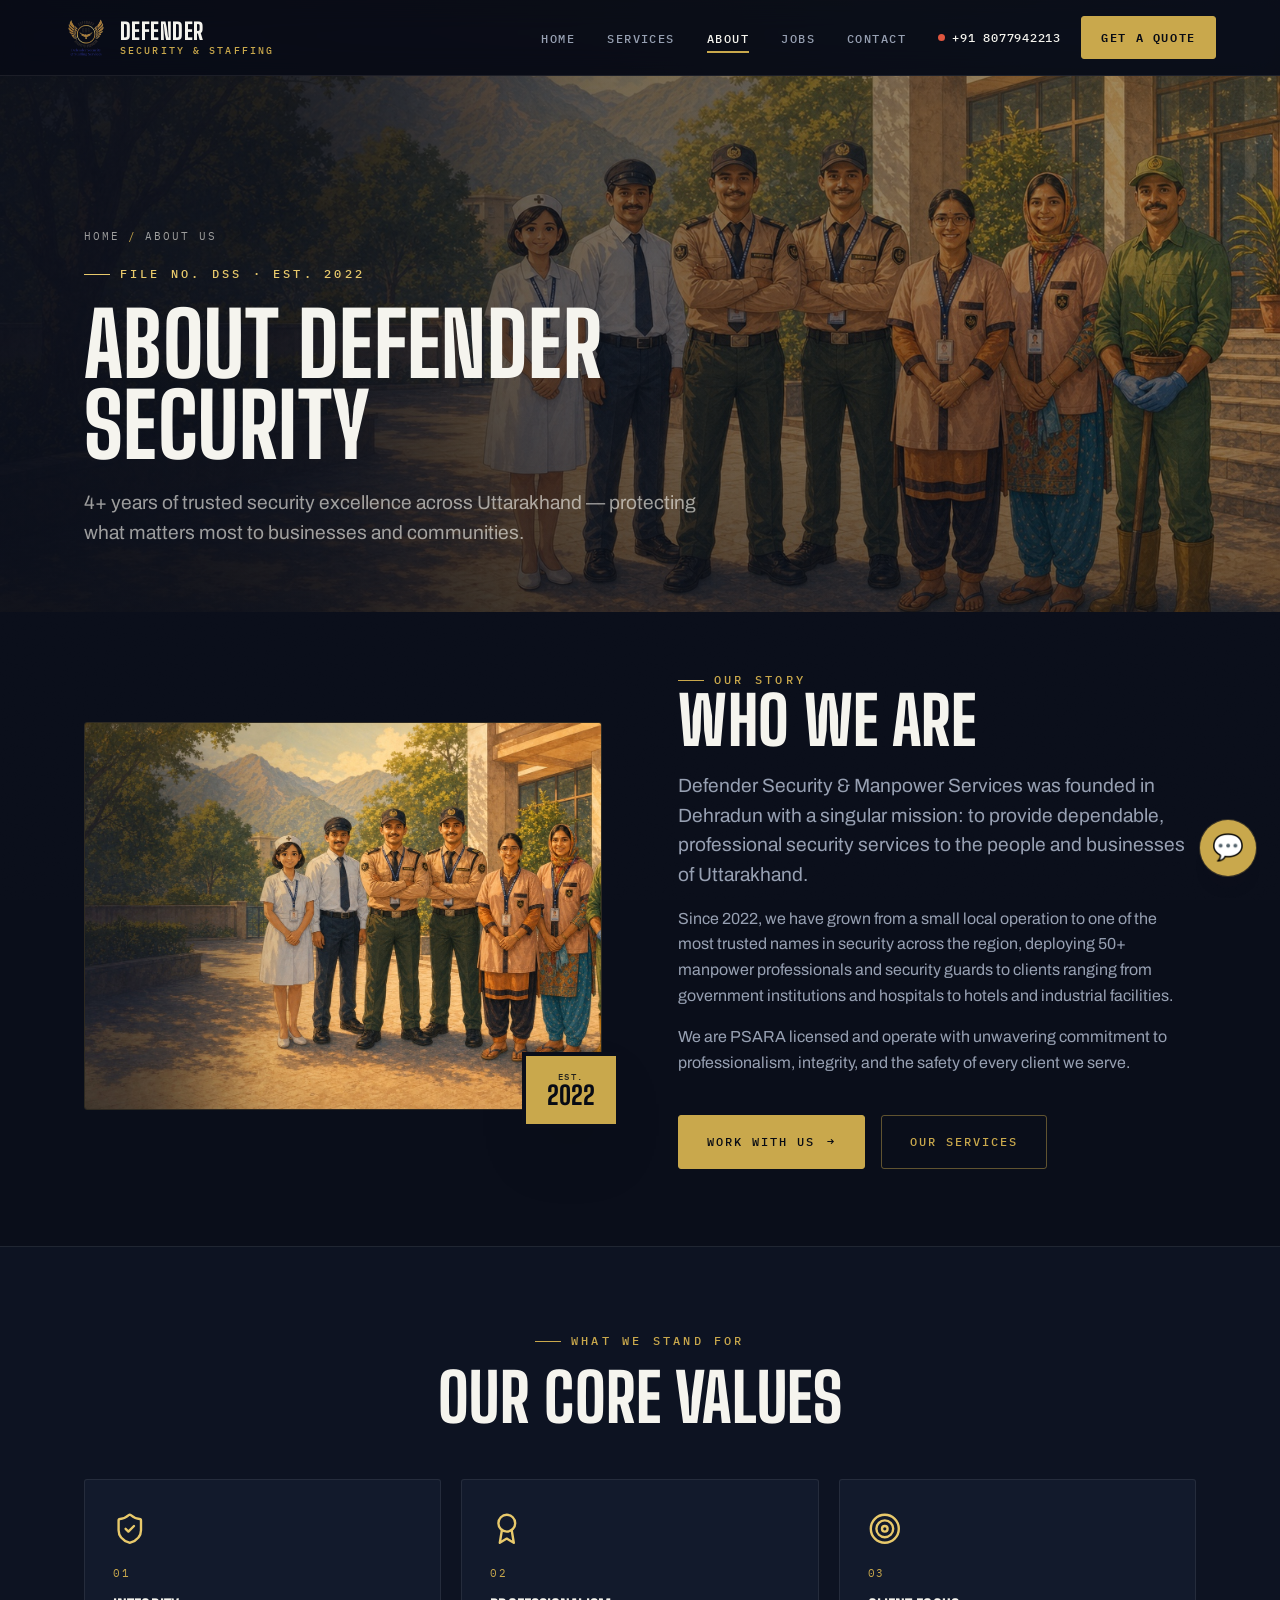
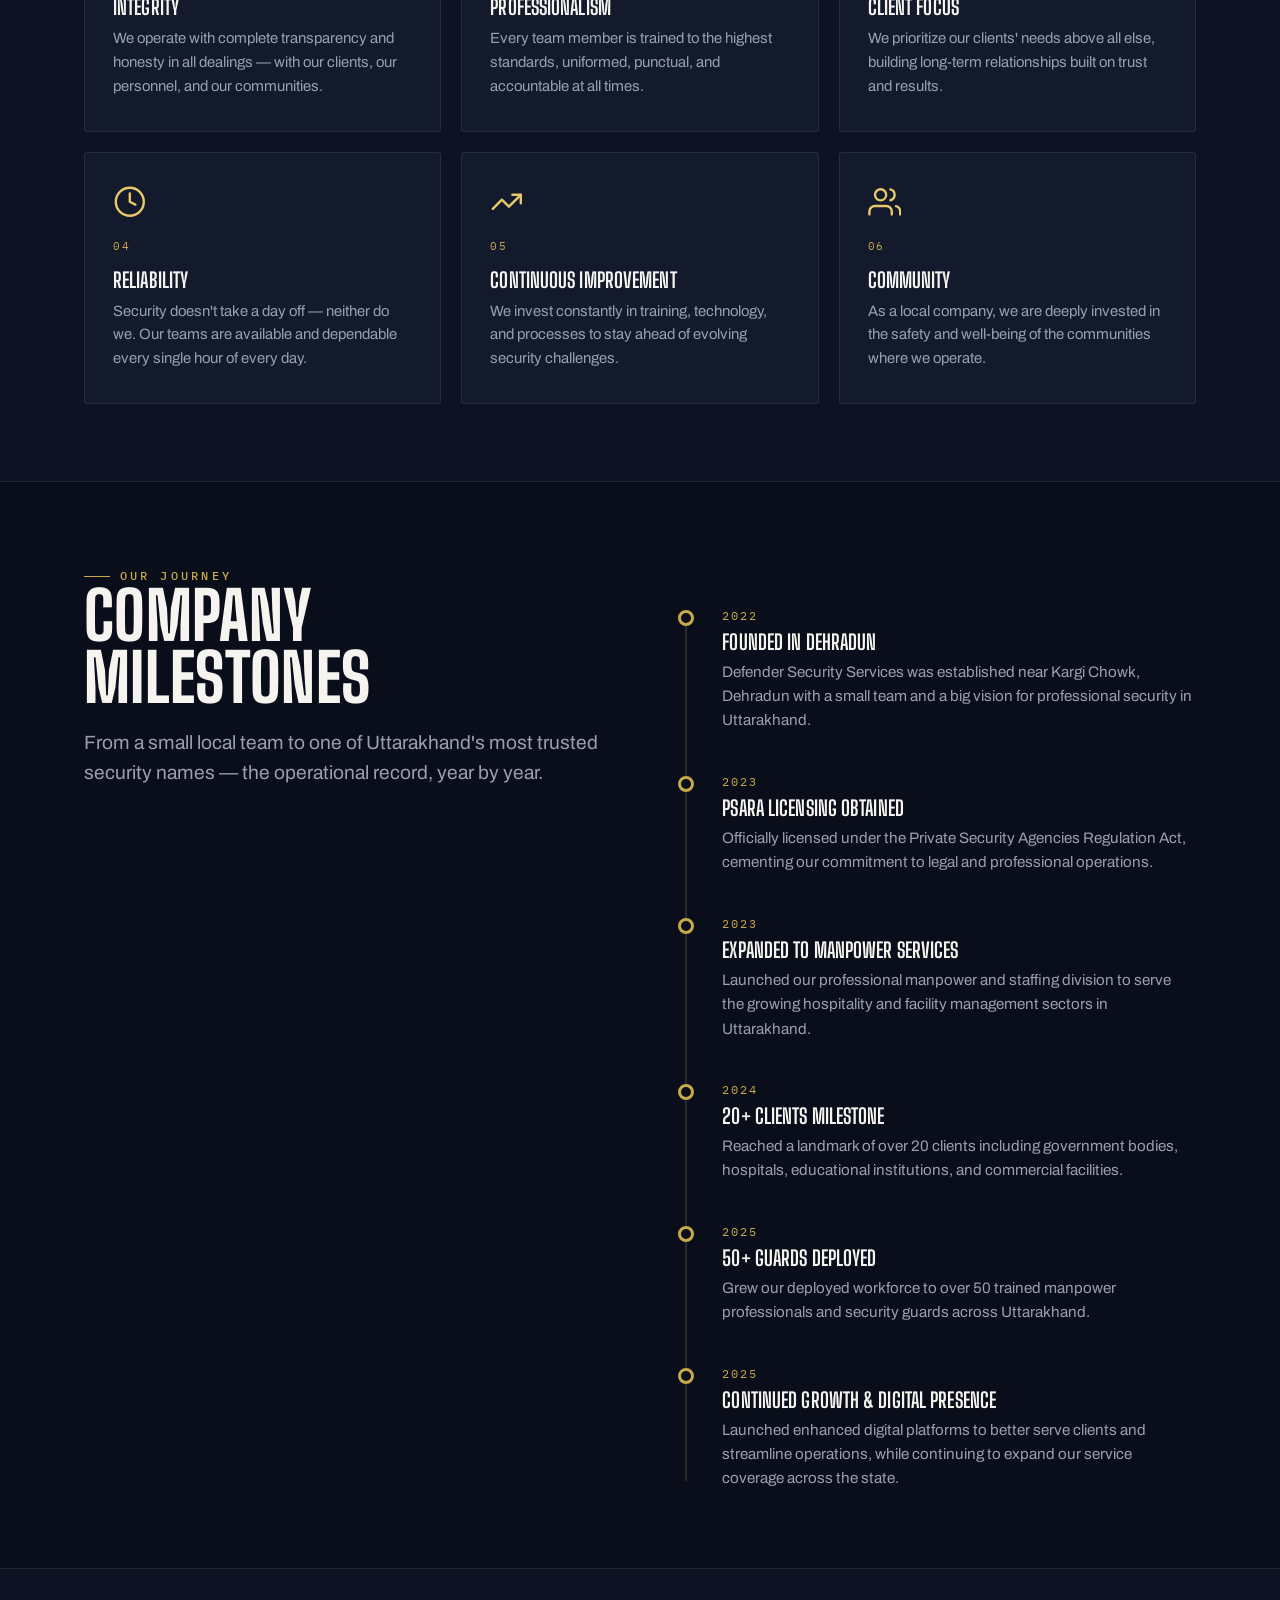
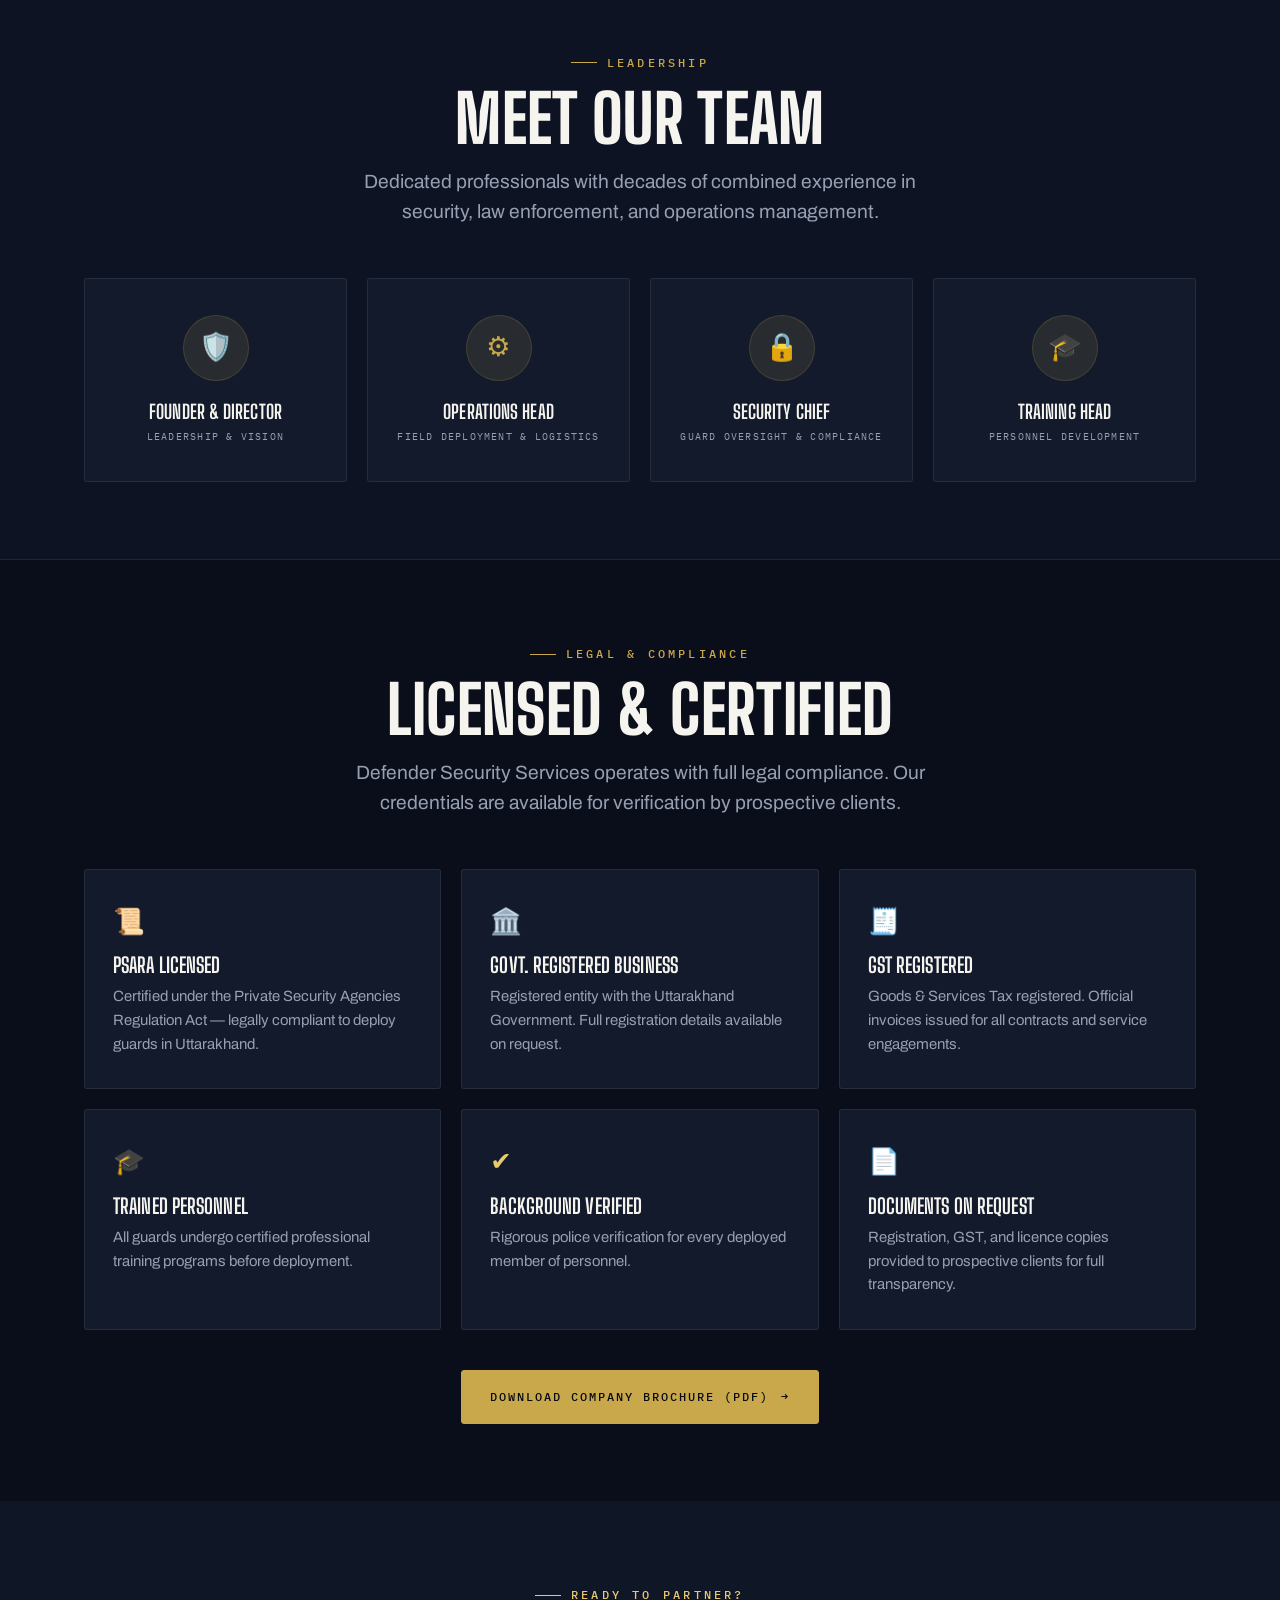
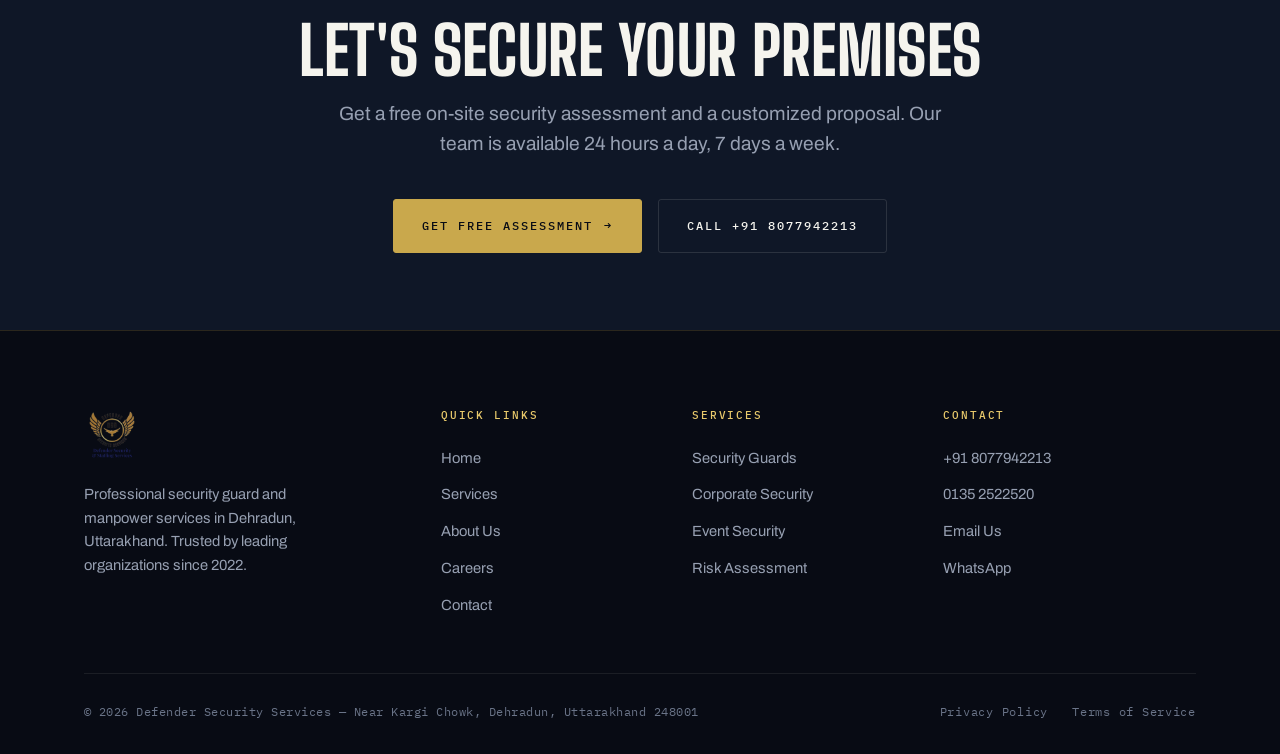
==== commit f01c00d6: "Replace Core Values emoji with brand SVG icons Swap the six emoji in the About page Core Values grid" ====
--- a/about.html
+++ b/about.html
@@ -102,12 +102,12 @@
       <h2>Our Core Values</h2>
     </div>
     <div class="tile-grid reveal">
-      <div class="tile"><span class="ico">🎯</span><span class="t-no">01</span><h3>Integrity</h3><p>We operate with complete transparency and honesty in all dealings — with our clients, our personnel, and our communities.</p></div>
-      <div class="tile"><span class="ico">⚡</span><span class="t-no">02</span><h3>Professionalism</h3><p>Every team member is trained to the highest standards, uniformed, punctual, and accountable at all times.</p></div>
-      <div class="tile"><span class="ico">🤝</span><span class="t-no">03</span><h3>Client Focus</h3><p>We prioritize our clients' needs above all else, building long-term relationships built on trust and results.</p></div>
-      <div class="tile"><span class="ico">🔒</span><span class="t-no">04</span><h3>Reliability</h3><p>Security doesn't take a day off — neither do we. Our teams are available and dependable every single hour of every day.</p></div>
-      <div class="tile"><span class="ico">📈</span><span class="t-no">05</span><h3>Continuous Improvement</h3><p>We invest constantly in training, technology, and processes to stay ahead of evolving security challenges.</p></div>
-      <div class="tile"><span class="ico">🌍</span><span class="t-no">06</span><h3>Community</h3><p>As a local company, we are deeply invested in the safety and well-being of the communities where we operate.</p></div>
+      <div class="tile"><span class="ico"><svg viewBox="0 0 24 24" fill="none" stroke="currentColor" stroke-width="1.7" stroke-linecap="round" stroke-linejoin="round" aria-hidden="true"><path d="M20 13c0 5-3.5 7.5-7.66 8.95a1 1 0 0 1-.67-.01C7.5 20.5 4 18 4 13V6a1 1 0 0 1 1-1c2 0 4.5-1.2 6.24-2.72a1.17 1.17 0 0 1 1.52 0C14.51 3.81 17 5 19 5a1 1 0 0 1 1 1z"/><path d="m9 12 2 2 4-4"/></svg></span><span class="t-no">01</span><h3>Integrity</h3><p>We operate with complete transparency and honesty in all dealings — with our clients, our personnel, and our communities.</p></div>
+      <div class="tile"><span class="ico"><svg viewBox="0 0 24 24" fill="none" stroke="currentColor" stroke-width="1.7" stroke-linecap="round" stroke-linejoin="round" aria-hidden="true"><circle cx="12" cy="8" r="6"/><path d="M15.477 12.89 17 22l-5-3-5 3 1.523-9.11"/></svg></span><span class="t-no">02</span><h3>Professionalism</h3><p>Every team member is trained to the highest standards, uniformed, punctual, and accountable at all times.</p></div>
+      <div class="tile"><span class="ico"><svg viewBox="0 0 24 24" fill="none" stroke="currentColor" stroke-width="1.7" stroke-linecap="round" stroke-linejoin="round" aria-hidden="true"><circle cx="12" cy="12" r="10"/><circle cx="12" cy="12" r="6"/><circle cx="12" cy="12" r="2"/></svg></span><span class="t-no">03</span><h3>Client Focus</h3><p>We prioritize our clients' needs above all else, building long-term relationships built on trust and results.</p></div>
+      <div class="tile"><span class="ico"><svg viewBox="0 0 24 24" fill="none" stroke="currentColor" stroke-width="1.7" stroke-linecap="round" stroke-linejoin="round" aria-hidden="true"><circle cx="12" cy="12" r="10"/><polyline points="12 6 12 12 16 14"/></svg></span><span class="t-no">04</span><h3>Reliability</h3><p>Security doesn't take a day off — neither do we. Our teams are available and dependable every single hour of every day.</p></div>
+      <div class="tile"><span class="ico"><svg viewBox="0 0 24 24" fill="none" stroke="currentColor" stroke-width="1.7" stroke-linecap="round" stroke-linejoin="round" aria-hidden="true"><polyline points="22 7 13.5 15.5 8.5 10.5 2 17"/><polyline points="16 7 22 7 22 13"/></svg></span><span class="t-no">05</span><h3>Continuous Improvement</h3><p>We invest constantly in training, technology, and processes to stay ahead of evolving security challenges.</p></div>
+      <div class="tile"><span class="ico"><svg viewBox="0 0 24 24" fill="none" stroke="currentColor" stroke-width="1.7" stroke-linecap="round" stroke-linejoin="round" aria-hidden="true"><path d="M17 21v-2a4 4 0 0 0-4-4H5a4 4 0 0 0-4 4v2"/><circle cx="9" cy="7" r="4"/><path d="M23 21v-2a4 4 0 0 0-3-3.87"/><path d="M16 3.13a4 4 0 0 1 0 7.75"/></svg></span><span class="t-no">06</span><h3>Community</h3><p>As a local company, we are deeply invested in the safety and well-being of the communities where we operate.</p></div>
     </div>
   </div>
 </section>
--- a/assets/css/defender.css
+++ b/assets/css/defender.css
@@ -382,24 +382,16 @@
 .hero-media { position: absolute; inset: 0; z-index: -2; }
 .hero-media img {
   width: 100%; height: 100%; object-fit: cover; object-position: center 25%;
-  filter: contrast(1.05) saturate(1.05) brightness(0.84);
+  filter: contrast(1.02) saturate(1.04) brightness(1.04);
 }
 /* premium directional navy wash + gold glow */
 .hero::before {
   content: ""; position: absolute; inset: 0; z-index: -1; pointer-events: none;
   background:
-    linear-gradient(100deg, rgba(10,14,26,0.94) 0%, rgba(10,14,26,0.74) 36%, rgba(10,14,26,0.34) 66%, rgba(10,14,26,0.1) 100%),
-    linear-gradient(0deg, rgba(7,10,18,0.7) 0%, rgba(7,10,18,0) 45%),
+    linear-gradient(100deg, rgba(10,14,26,0.82) 0%, rgba(10,14,26,0.55) 36%, rgba(10,14,26,0.18) 66%, rgba(10,14,26,0.05) 100%),
+    linear-gradient(0deg, rgba(7,10,18,0.48) 0%, rgba(7,10,18,0) 45%),
     radial-gradient(120% 80% at 88% 4%, rgba(201,168,76,0.18), transparent 50%);
 }
-.hero::after {
-  content: ""; position: absolute; left: 0; right: 0; top: 0; height: 22%; z-index: -1;
-  background: linear-gradient(180deg, transparent, rgba(201,168,76,0.08), transparent);
-  animation: scan 7s var(--ease) infinite;
-  pointer-events: none;
-}
-@keyframes scan { 0% { transform: translateY(-30%); } 100% { transform: translateY(560%); } }
-
 .hero-inner { width: 100%; max-width: var(--container); margin-inline: auto; padding-inline: var(--gutter); }
 .hero-grid { display: grid; grid-template-columns: 1fr; gap: 2rem; }
 
@@ -441,12 +433,12 @@
   overflow: hidden;
 }
 .page-hero-media { position: absolute; inset: 0; z-index: -2; }
-.page-hero-media img { width: 100%; height: 100%; object-fit: cover; filter: contrast(1.04) saturate(1.04) brightness(0.66); }
+.page-hero-media img { width: 100%; height: 100%; object-fit: cover; filter: contrast(1.02) saturate(1.04) brightness(0.92); }
 .page-hero::before {
   content: ""; position: absolute; inset: 0; z-index: -1;
   background:
-    linear-gradient(100deg, rgba(10,14,26,0.93) 0%, rgba(10,14,26,0.7) 48%, rgba(10,14,26,0.42) 100%),
-    linear-gradient(0deg, rgba(7,10,18,0.6), rgba(7,10,18,0) 55%),
+    linear-gradient(100deg, rgba(10,14,26,0.80) 0%, rgba(10,14,26,0.50) 48%, rgba(10,14,26,0.24) 100%),
+    linear-gradient(0deg, rgba(7,10,18,0.42), rgba(7,10,18,0) 55%),
     radial-gradient(100% 80% at 90% 0%, rgba(201,168,76,0.14), transparent 55%);
 }
 .page-hero h1 { color: var(--ink); margin-top: 1.25rem; font-size: clamp(2.8rem, 7vw, 5.5rem); }
@@ -716,7 +708,8 @@
 .tile .t-no { font-family: var(--mono); font-size: 0.7rem; letter-spacing: 0.14em; color: var(--gold); }
 .tile h3 { font-size: 1.3rem; margin: 0.85rem 0 0.6rem; color: var(--ink); }
 .tile p { font-size: 0.93rem; color: var(--muted); }
-.tile .ico { font-size: 1.6rem; margin-bottom: 0.75rem; display: block; }
+.tile .ico { font-size: 1.6rem; margin-bottom: 0.85rem; display: block; color: var(--gold-light); }
+.tile .ico svg { width: 2.1rem; height: 2.1rem; display: block; }
 
 /* job openings list */
 .job-list { display: flex; flex-direction: column; gap: 1rem; }
@@ -846,5 +839,4 @@
   *, *::before, *::after { animation-duration: 0.001ms !important; animation-iteration-count: 1 !important; transition-duration: 0.001ms !important; scroll-behavior: auto !important; }
   .reveal { opacity: 1; transform: none; }
   .hero [data-load] { opacity: 1; transform: none; }
-  .hero::after { display: none; }
-}
+}
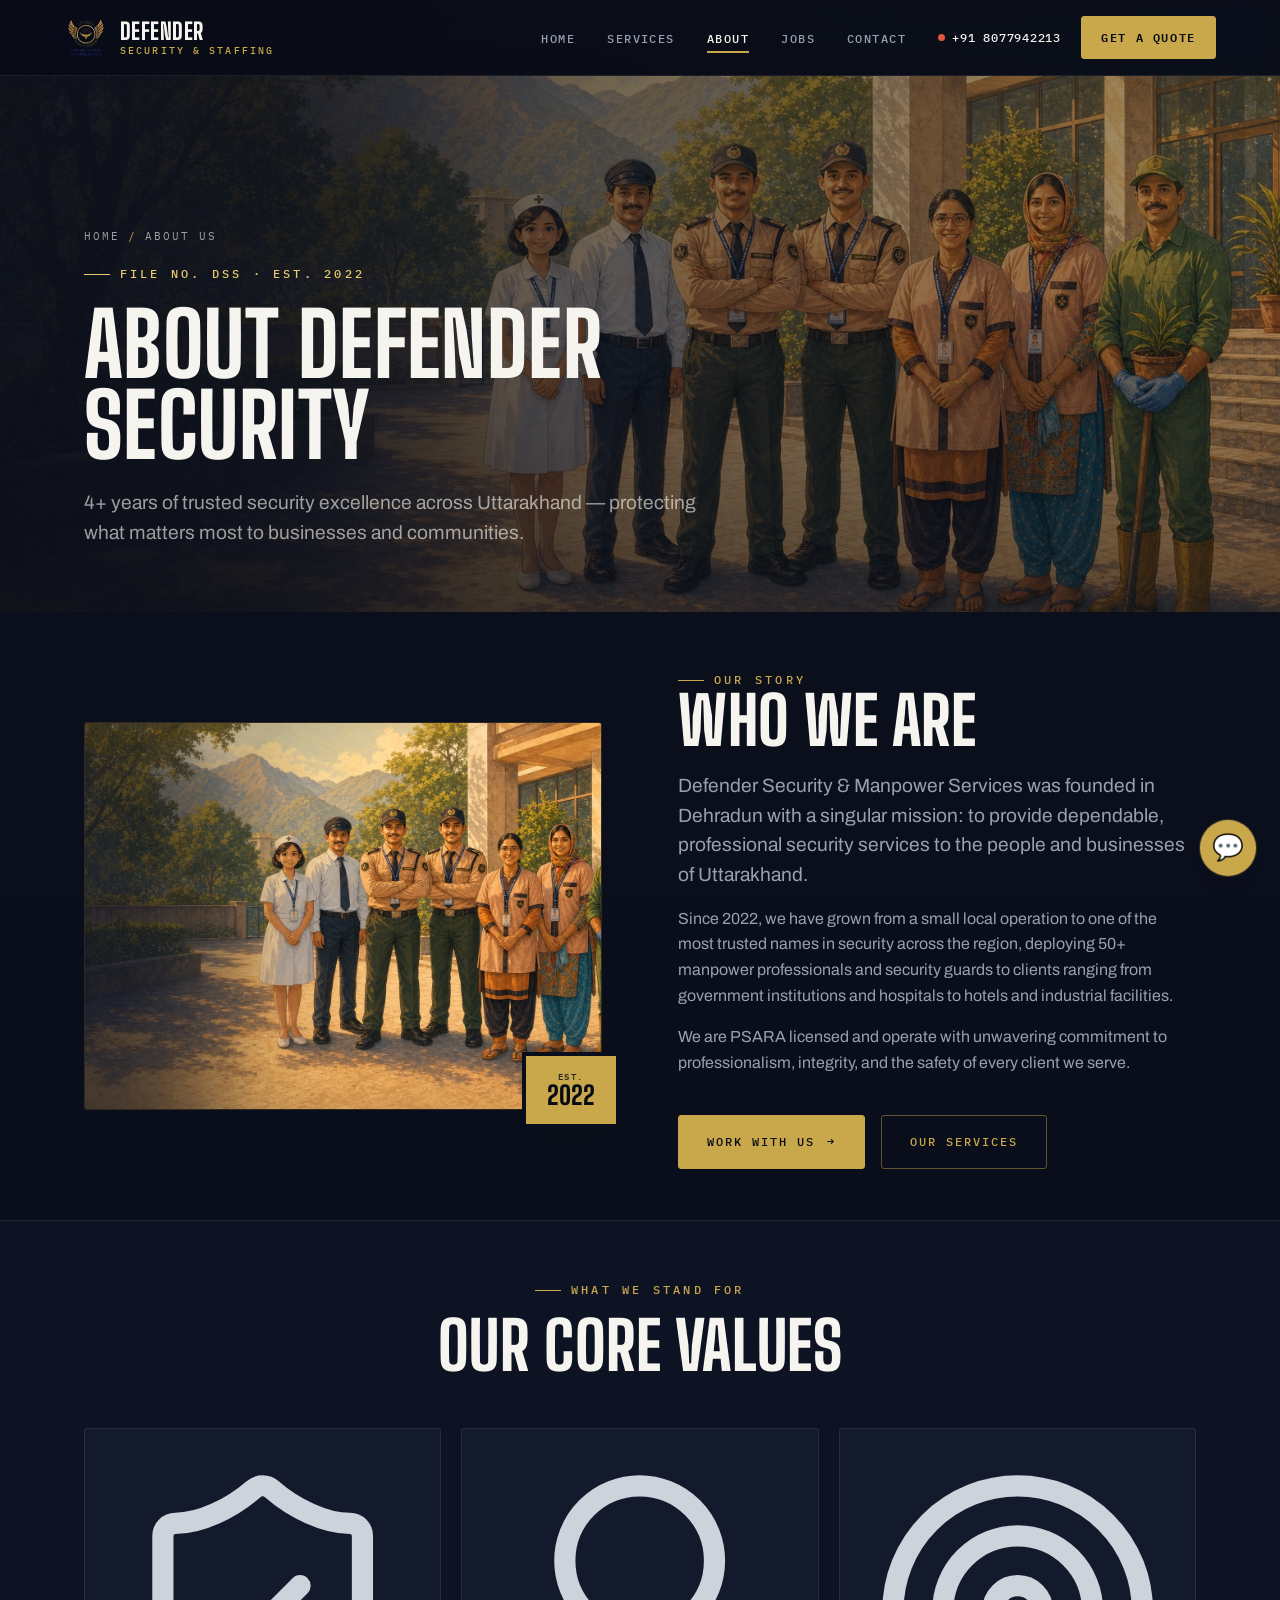
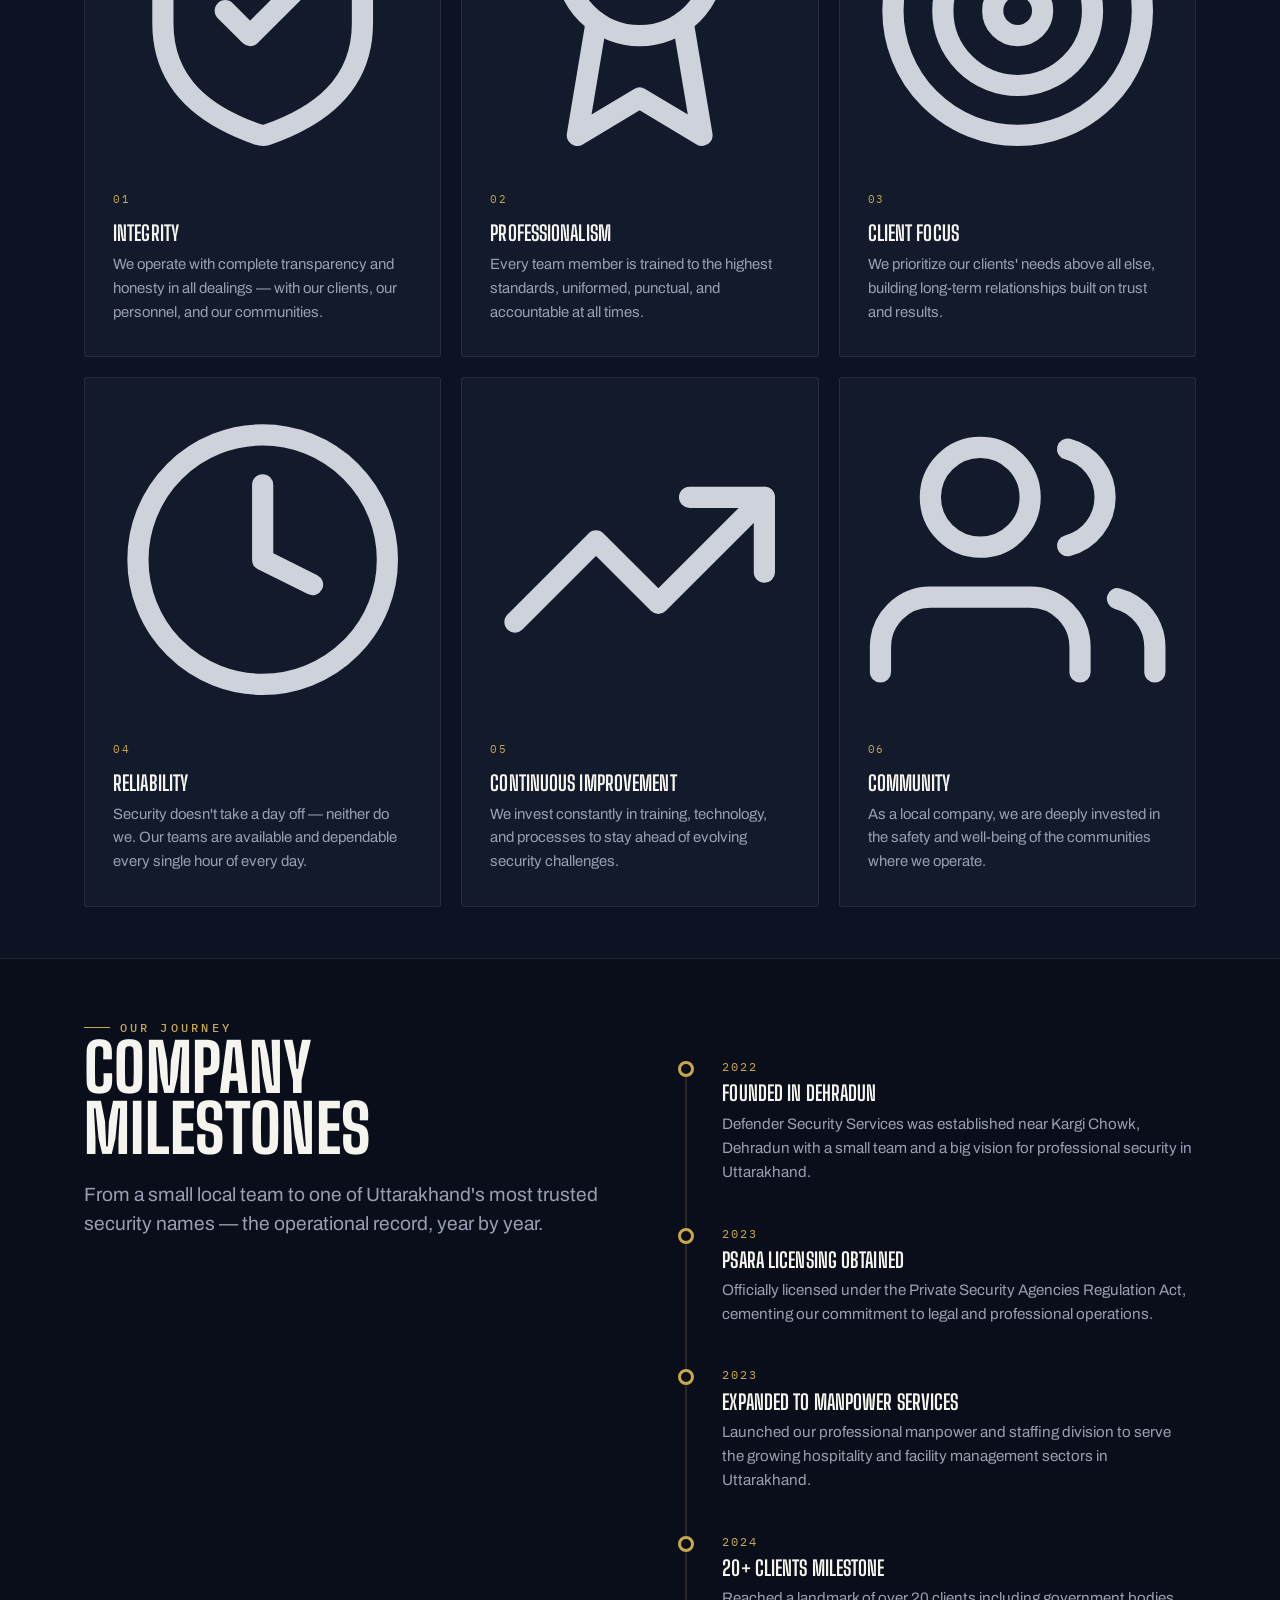
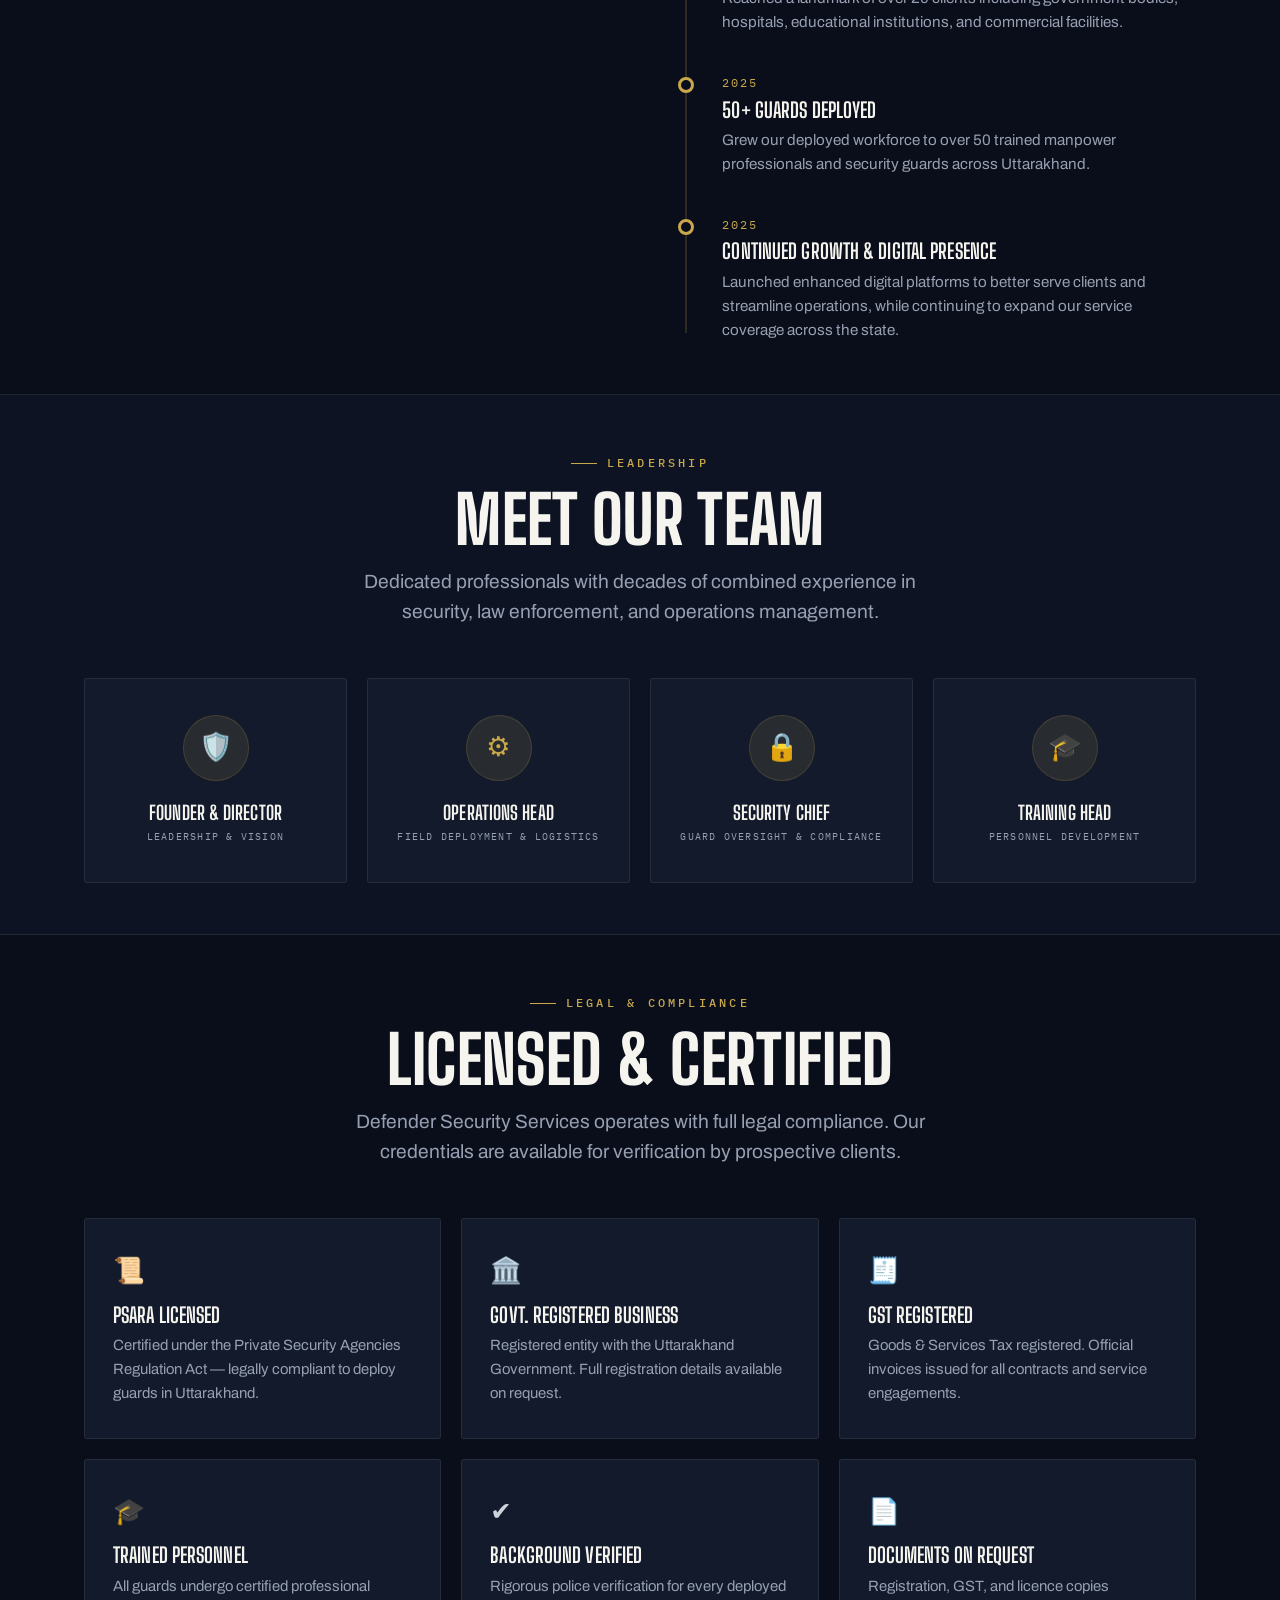
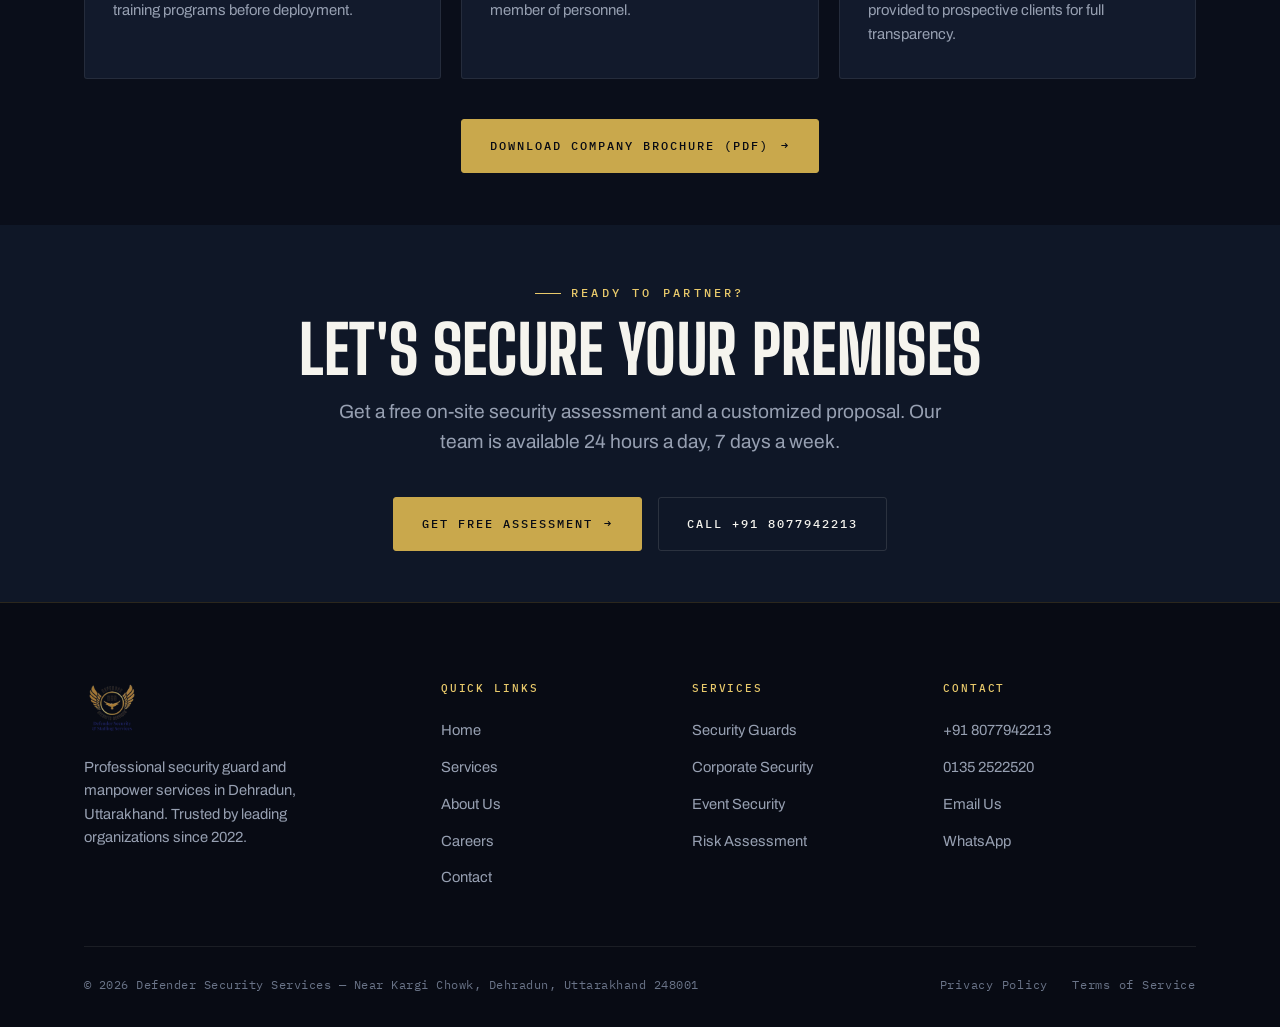
==== commit b7aa96cd: "Switch canonical domain to defendersecurityservices.in; harden forms - Rewrite all canonicals, og/tw" ====
--- a/about.html
+++ b/about.html
@@ -5,16 +5,16 @@
   <meta name="viewport" content="width=device-width, initial-scale=1.0"/>
   <title>About Us | Defender Security Services – Dehradun, Uttarakhand</title>
   <meta name="description" content="About Defender Security Services – PSARA licensed security agency founded in 2022 in Dehradun, Uttarakhand. Integrity, professionalism, and 24/7 commitment."/>
-  <link rel="canonical" href="https://amitvgi12.github.io/defender/about.html"/>
+  <link rel="canonical" href="https://defendersecurityservices.in/about.html"/>
   <meta property="og:type" content="website"/>
-  <meta property="og:url" content="https://amitvgi12.github.io/defender/about.html"/>
+  <meta property="og:url" content="https://defendersecurityservices.in/about.html"/>
   <meta property="og:title" content="About Us | Defender Security Services"/>
   <meta property="og:description" content="PSARA licensed security agency founded in 2022 in Dehradun, Uttarakhand. Integrity, professionalism, and 24/7 commitment."/>
-  <meta property="og:image" content="https://amitvgi12.github.io/defender/assets/logo-512.png"/>
+  <meta property="og:image" content="https://defendersecurityservices.in/assets/logo-512.png"/>
   <meta name="twitter:card" content="summary_large_image"/>
   <meta name="twitter:title" content="About Us | Defender Security Services"/>
   <meta name="twitter:description" content="PSARA licensed security agency founded in 2022 in Dehradun, Uttarakhand."/>
-  <meta name="twitter:image" content="https://amitvgi12.github.io/defender/assets/logo-512.png"/>
+  <meta name="twitter:image" content="https://defendersecurityservices.in/assets/logo-512.png"/>
 
   <link rel="preconnect" href="https://fonts.googleapis.com">
   <link rel="preconnect" href="https://fonts.gstatic.com" crossorigin>
--- a/assets/css/defender.css
+++ b/assets/css/defender.css
@@ -52,7 +52,7 @@
   --gutter: clamp(1.25rem, 5vw, 4rem);
   --nav-h: 76px;
   --radius: 3px;
-  --section-y: clamp(3.25rem, 6vw, 5.75rem);
+  --section-y: clamp(2.25rem, 4vw, 4rem);
 
   --shadow-sm: 0 1px 0 rgba(255,255,255,0.02), 0 10px 30px -18px rgba(0,0,0,0.7);
   --shadow-lg: 0 30px 70px -32px rgba(0,0,0,0.85);
@@ -708,8 +708,7 @@
 .tile .t-no { font-family: var(--mono); font-size: 0.7rem; letter-spacing: 0.14em; color: var(--gold); }
 .tile h3 { font-size: 1.3rem; margin: 0.85rem 0 0.6rem; color: var(--ink); }
 .tile p { font-size: 0.93rem; color: var(--muted); }
-.tile .ico { font-size: 1.6rem; margin-bottom: 0.85rem; display: block; color: var(--gold-light); }
-.tile .ico svg { width: 2.1rem; height: 2.1rem; display: block; }
+.tile .ico { font-size: 1.6rem; margin-bottom: 0.75rem; display: block; }
 
 /* job openings list */
 .job-list { display: flex; flex-direction: column; gap: 1rem; }
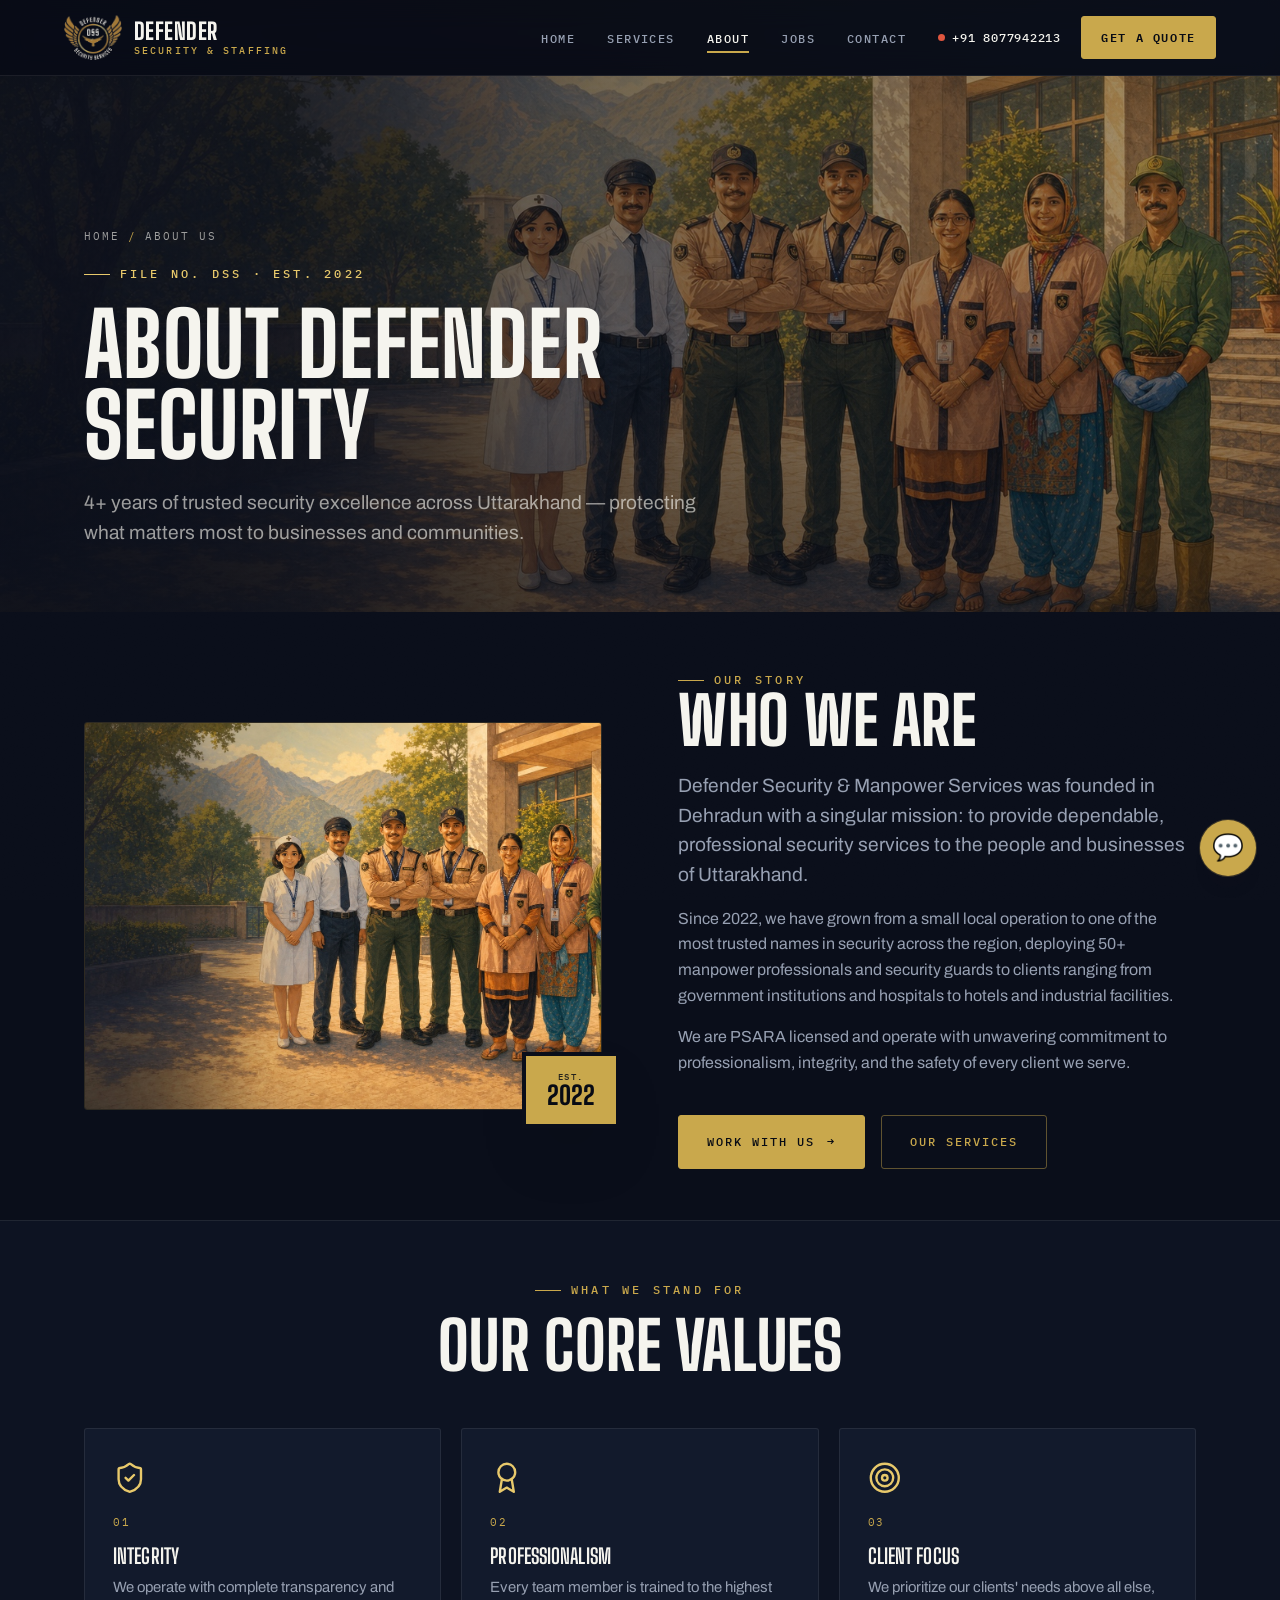
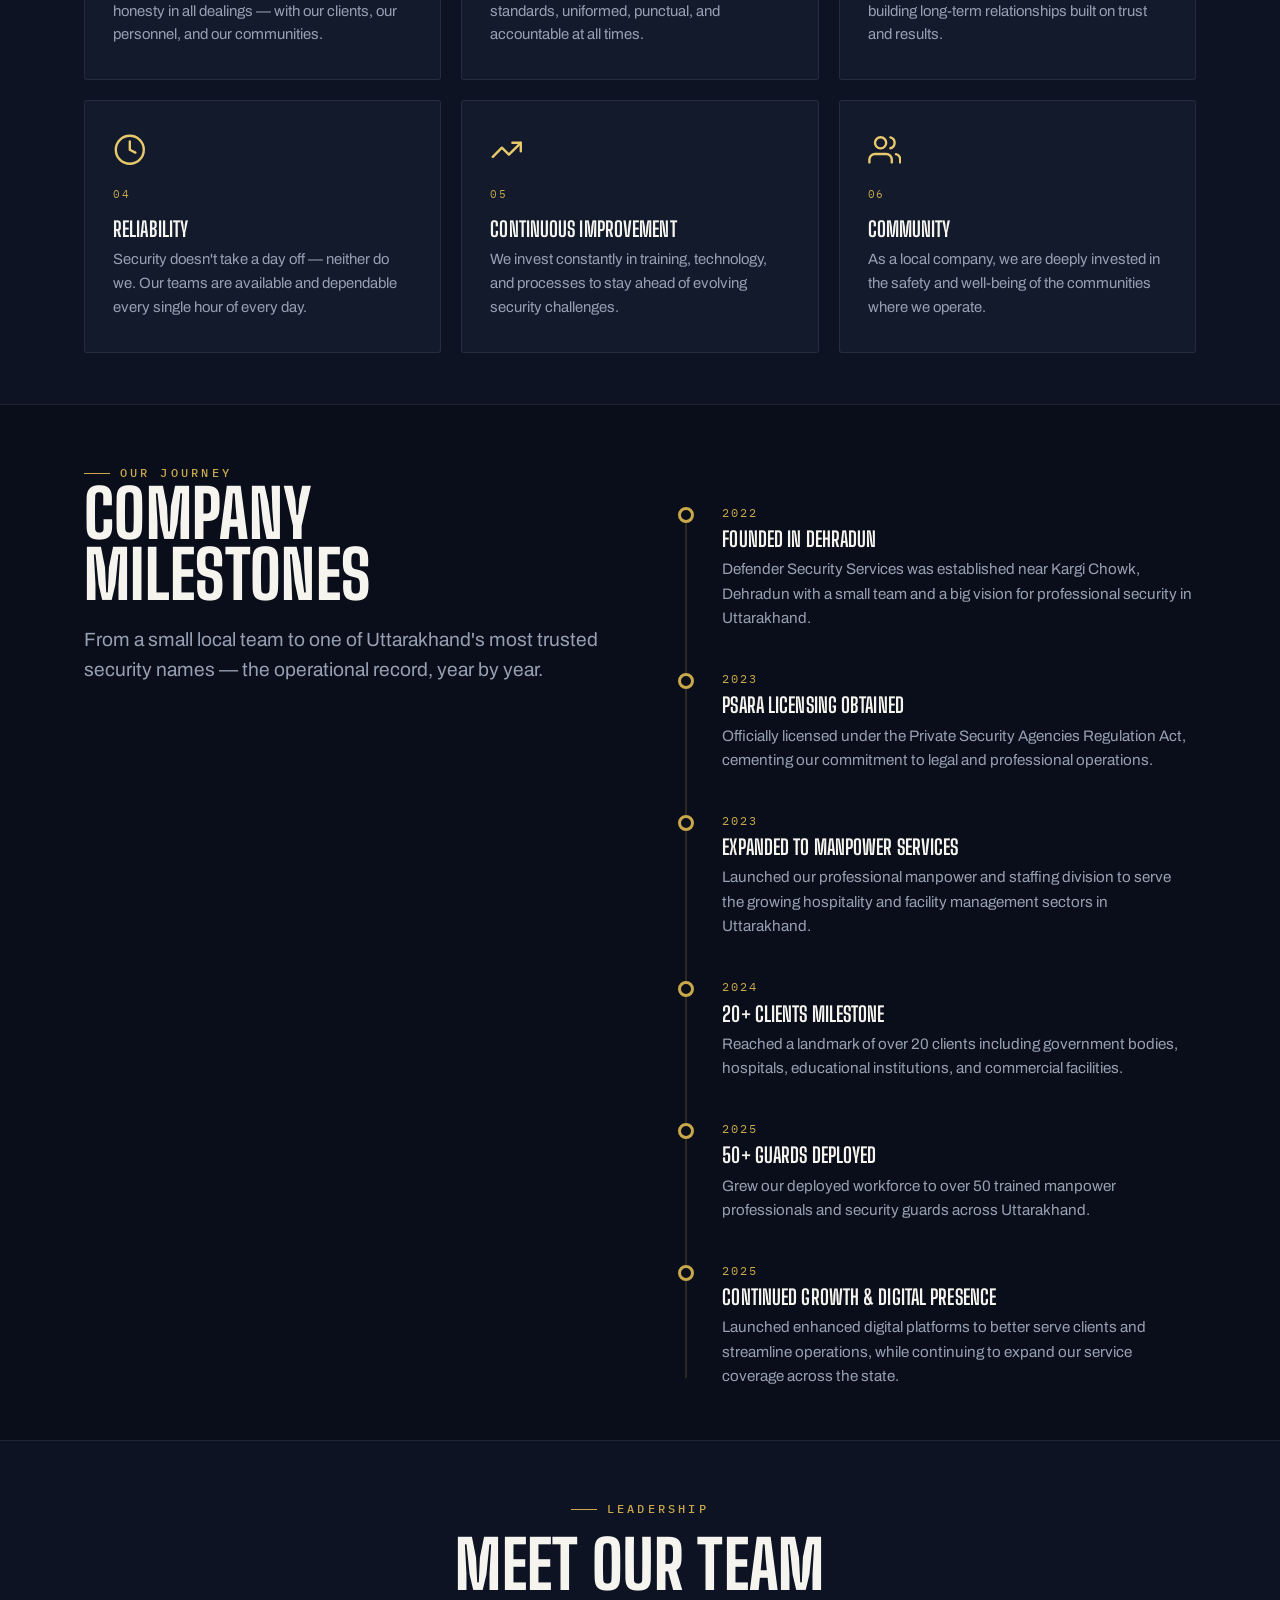
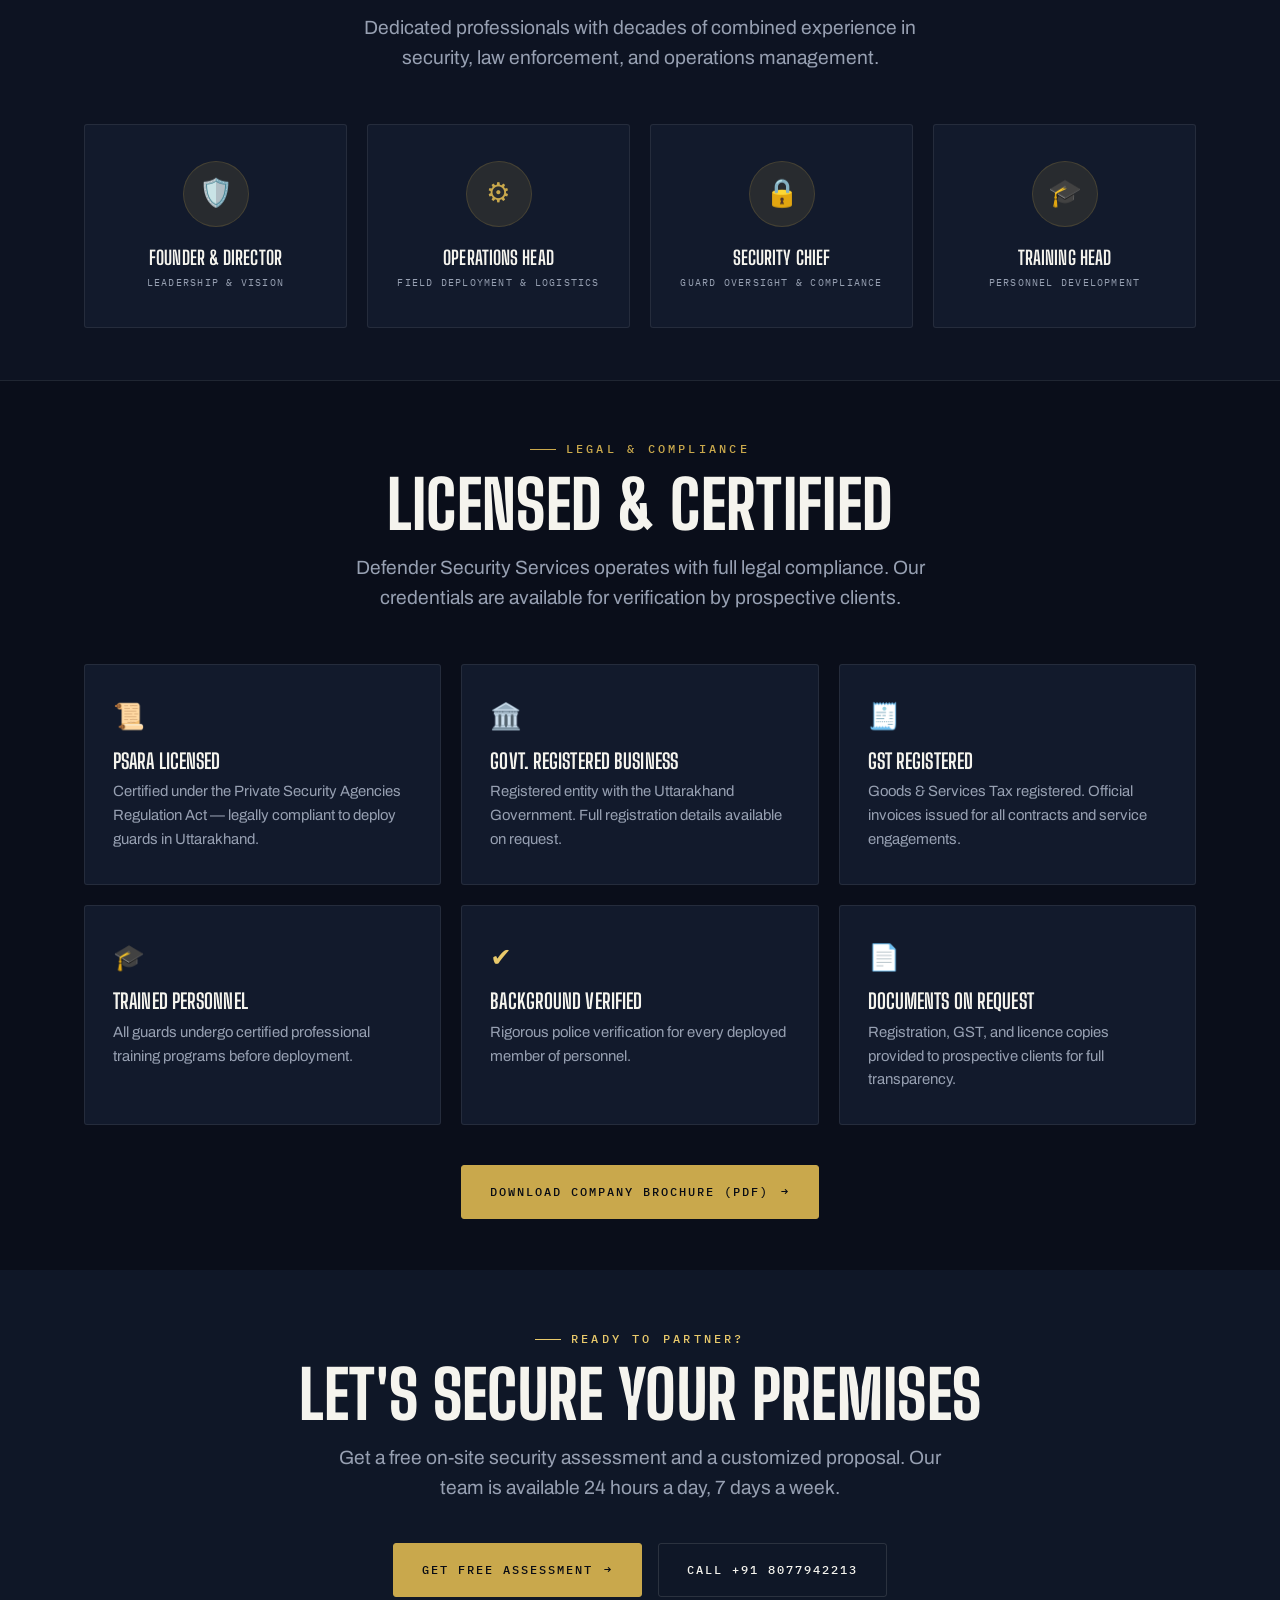
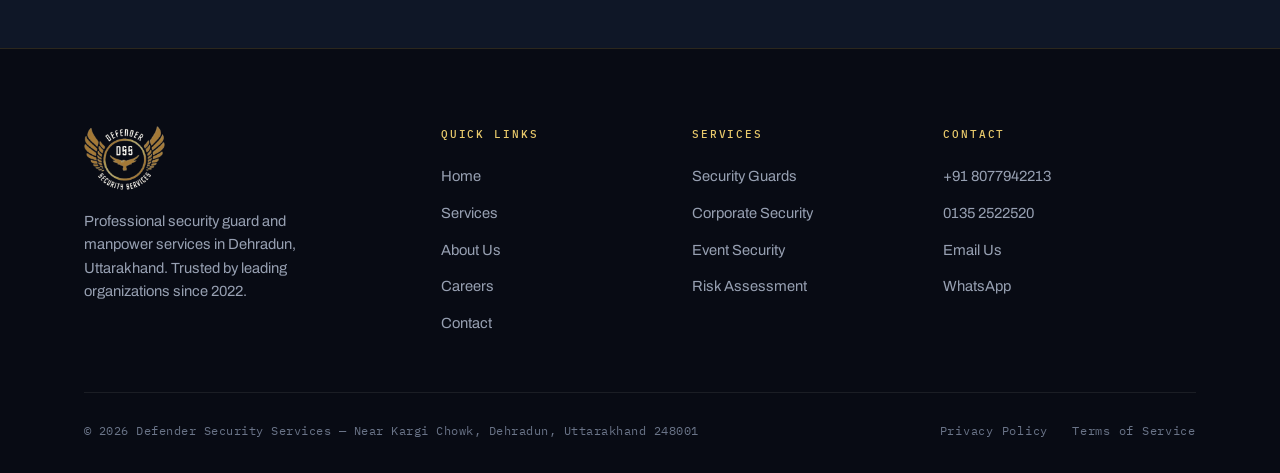
==== commit 7cb27d6c: "Add dark-theme logo variant; drop the nav chip workaround Generated assets/logo-dark.png from logo-5" ====
--- a/about.html
+++ b/about.html
@@ -32,7 +32,7 @@
 <!-- NAV -->
 <nav id="siteNav">
   <a href="index.html" class="nav-logo">
-    <img src="assets/logo-160.png" width="160" height="160" alt="Defender Security Services Logo">
+    <img src="assets/logo-dark.png" width="252" height="200" alt="Defender Security Services Logo">
     <span class="brand-wordmark"><strong>Defender</strong><span>Security &amp; Staffing</span></span>
   </a>
   <ul class="nav-links">
@@ -195,7 +195,7 @@
   <div class="container">
     <div class="footer-grid">
       <div class="footer-brand">
-        <img src="assets/logo-160.png" width="160" height="160" alt="Defender Security Services">
+        <img src="assets/logo-dark.png" width="252" height="200" alt="Defender Security Services">
         <p>Professional security guard and manpower services in Dehradun, Uttarakhand. Trusted by leading organizations since 2022.</p>
       </div>
       <div class="footer-col"><h4>Quick Links</h4><ul><li><a href="index.html">Home</a></li><li><a href="services.html">Services</a></li><li><a href="about.html">About Us</a></li><li><a href="jobs.html">Careers</a></li><li><a href="contact.html">Contact</a></li></ul></div>
--- a/assets/css/defender.css
+++ b/assets/css/defender.css
@@ -278,7 +278,7 @@
 }
 
 .nav-logo { display: flex; align-items: center; gap: 0.75rem; margin-right: auto; }
-.nav-logo img { width: 44px; height: 44px; object-fit: contain; }
+.nav-logo img { width: auto; height: 46px; object-fit: contain; }
 .brand-wordmark { display: flex; flex-direction: column; line-height: 1; }
 .brand-wordmark strong {
   font-family: var(--display); font-weight: 800; font-size: 1.45rem;
@@ -708,7 +708,8 @@
 .tile .t-no { font-family: var(--mono); font-size: 0.7rem; letter-spacing: 0.14em; color: var(--gold); }
 .tile h3 { font-size: 1.3rem; margin: 0.85rem 0 0.6rem; color: var(--ink); }
 .tile p { font-size: 0.93rem; color: var(--muted); }
-.tile .ico { font-size: 1.6rem; margin-bottom: 0.75rem; display: block; }
+.tile .ico { font-size: 1.6rem; margin-bottom: 0.85rem; display: block; color: var(--gold-light); }
+.tile .ico svg { width: 2.1rem; height: 2.1rem; display: block; }
 
 /* job openings list */
 .job-list { display: flex; flex-direction: column; gap: 1rem; }
@@ -758,7 +759,7 @@
 /* ------------------------------------------------------------------ FOOTER */
 footer { background: var(--panel); border-top: 1px solid var(--line); padding-block: clamp(3.5rem, 6vw, 5rem) 2rem; }
 .footer-grid { display: grid; grid-template-columns: 1.5fr 1fr 1fr 1.2fr; gap: 2.5rem; }
-.footer-brand img { width: 56px; height: 56px; object-fit: contain; margin-bottom: 1.25rem; }
+.footer-brand img { width: auto; height: 64px; object-fit: contain; margin-bottom: 1.25rem; }
 .footer-brand p { color: var(--muted); font-size: 0.92rem; max-width: 34ch; }
 .footer-col h4 { font-family: var(--mono); font-size: 0.68rem; letter-spacing: 0.18em; text-transform: uppercase; color: var(--gold-light); margin-bottom: 1.25rem; font-weight: 500; }
 .footer-col ul { display: flex; flex-direction: column; gap: 0.7rem; }
@@ -819,6 +820,11 @@
 }
 
 @media (max-width: 680px) {
+  :root { --nav-h: 62px; }
+  .nav-logo { gap: 0.6rem; }
+  .nav-logo img { height: 40px; }
+  .brand-wordmark strong { font-size: 1.2rem; }
+  .brand-wordmark span { font-size: 0.54rem; letter-spacing: 0.18em; }
   .cards-grid, .tile-grid, .team-grid { grid-template-columns: 1fr; }
   .stats-grid, .contact-blocks { grid-template-columns: 1fr 1fr; }
   .stat-block { padding: 1.5rem 0.5rem; }
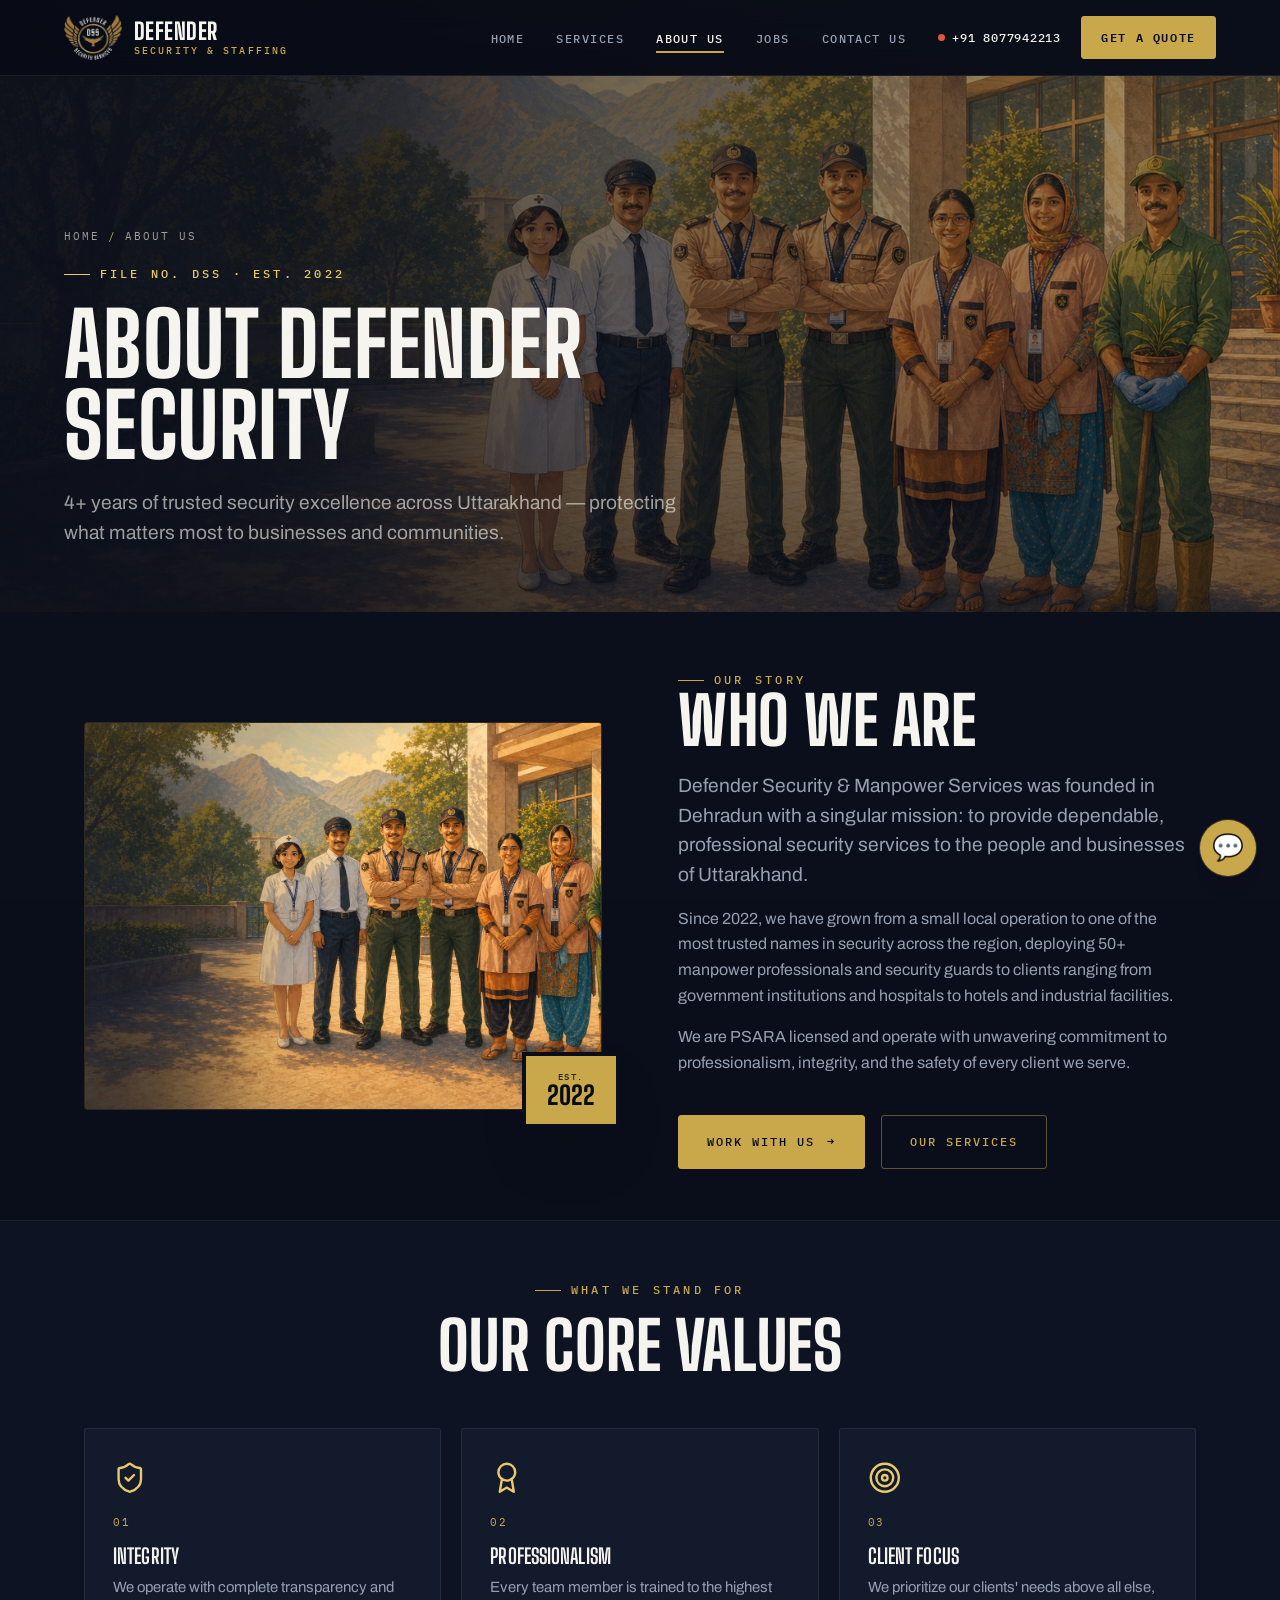
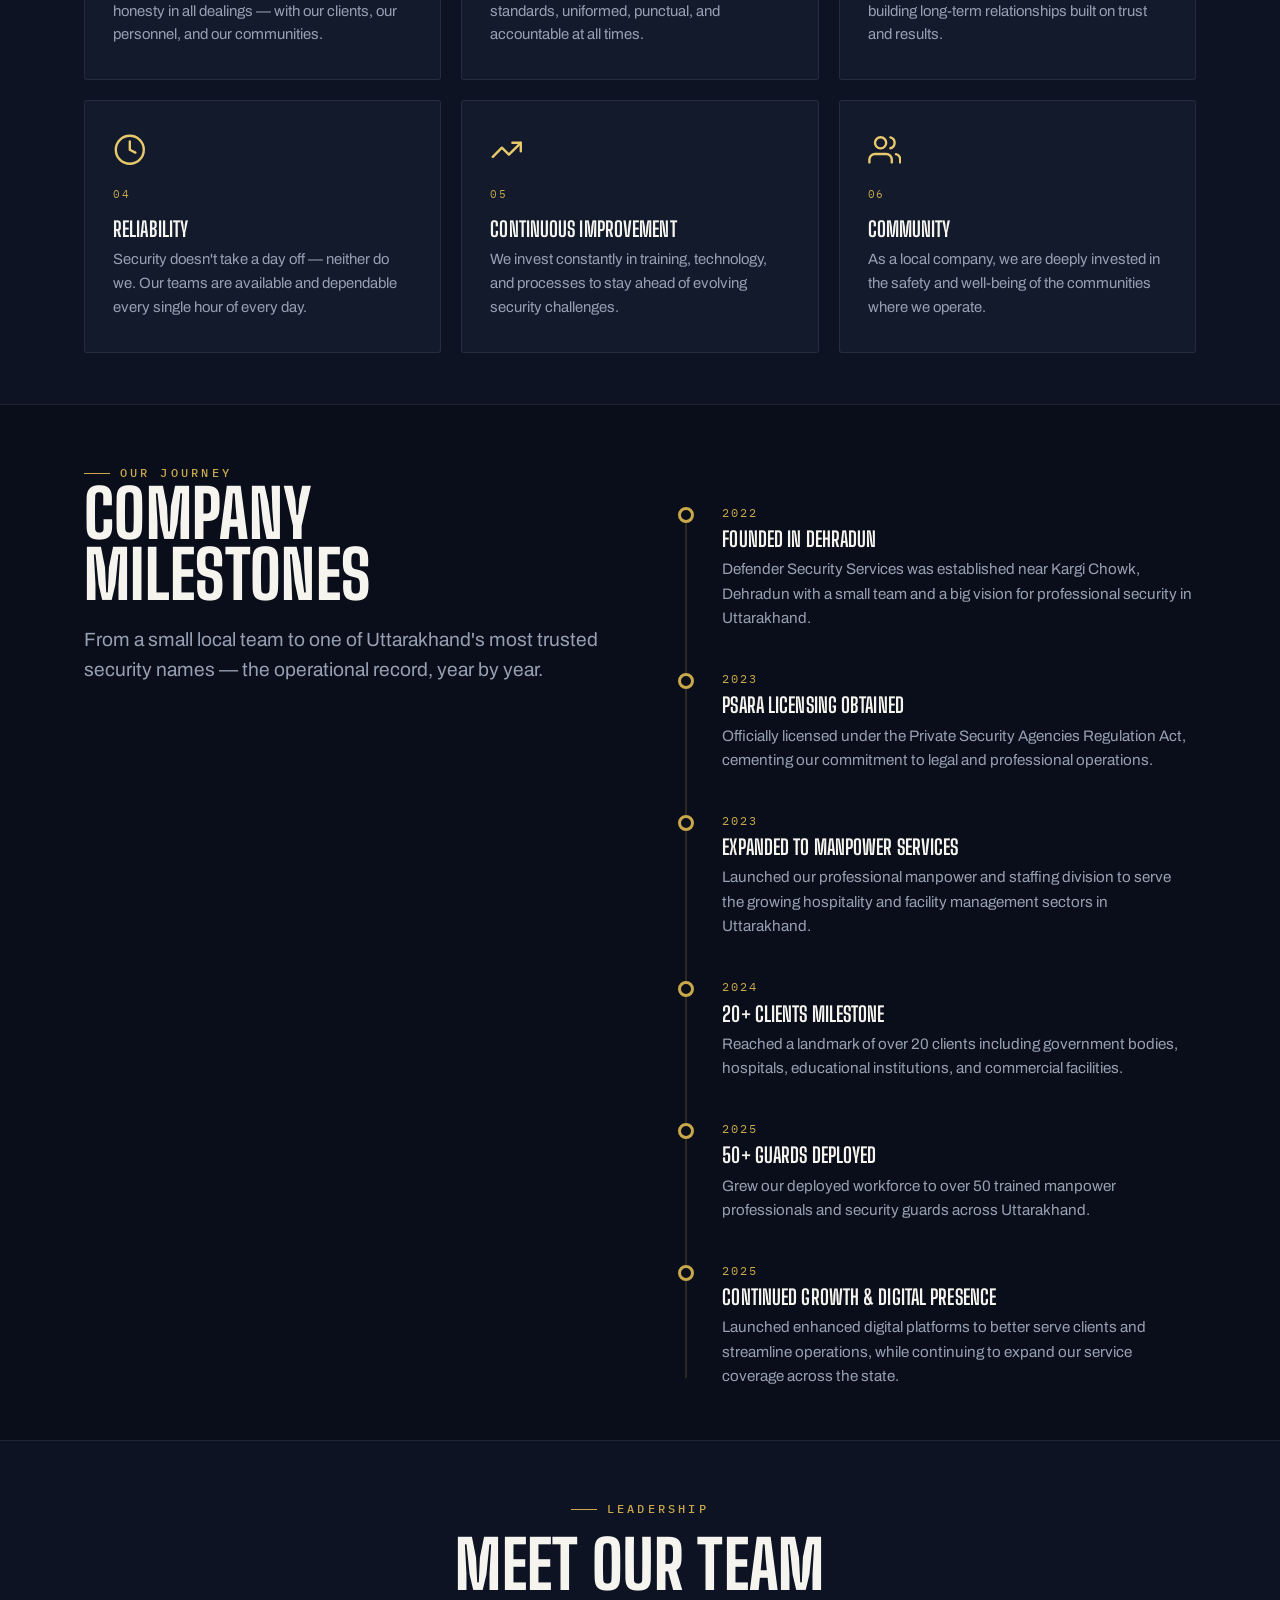
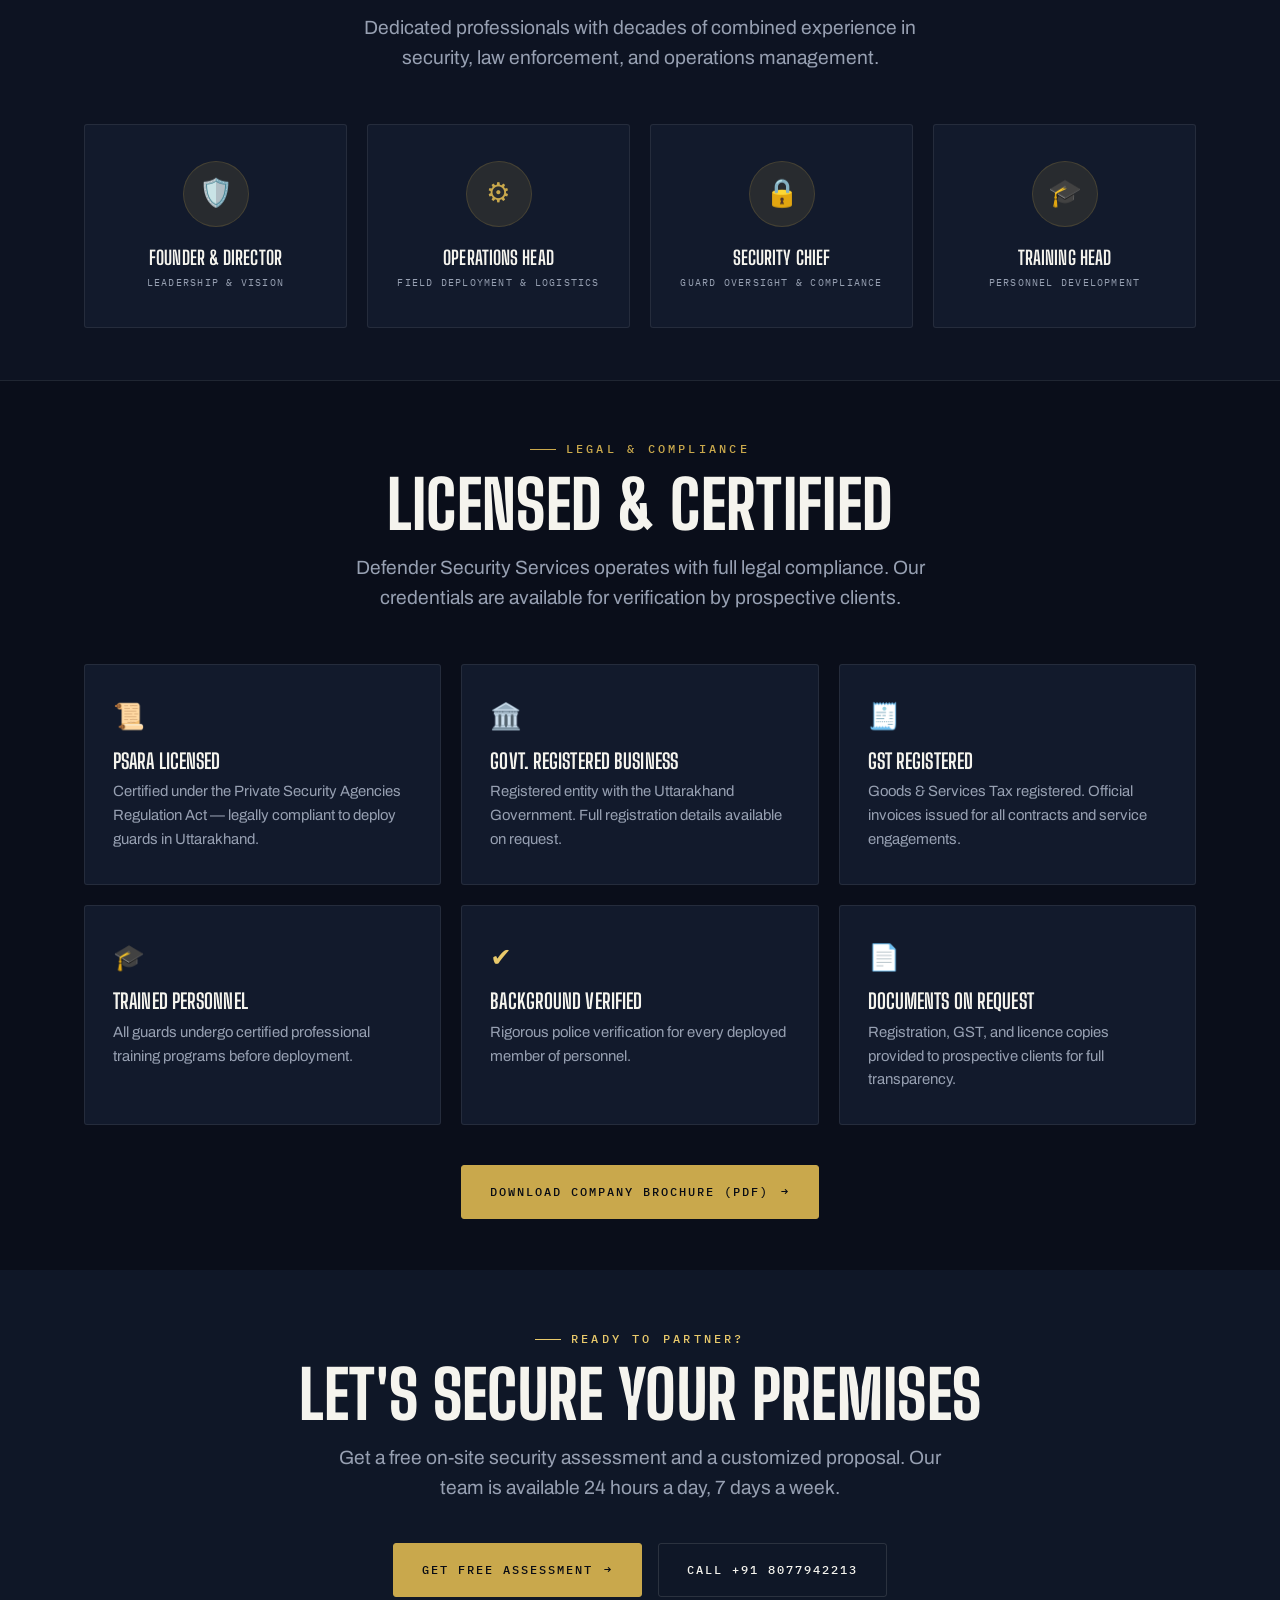
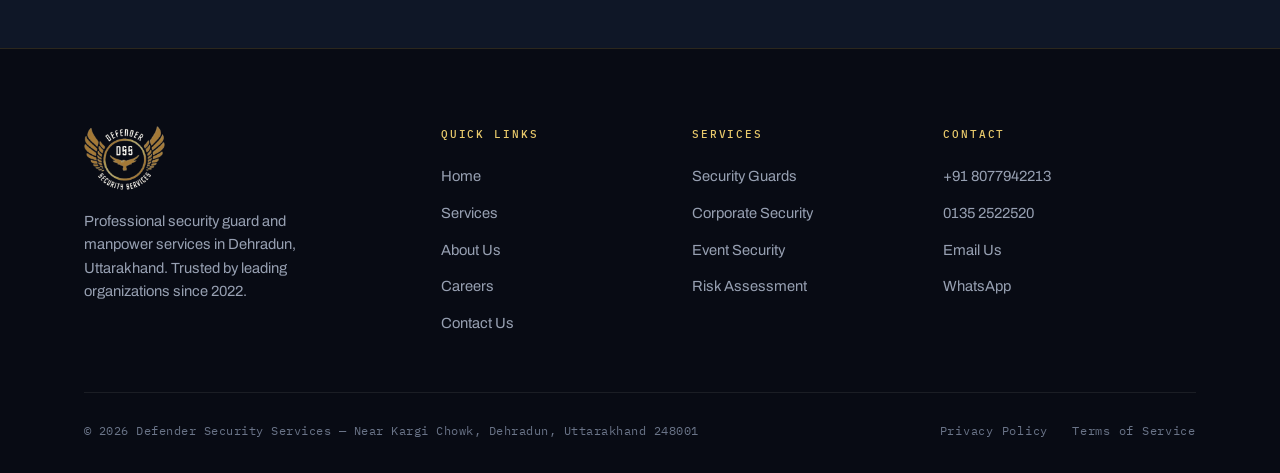
==== commit 69e0a59d: "Left-align hero text off the staff artwork; rename nav labels - Hero and page-hero content was cente" ====
--- a/about.html
+++ b/about.html
@@ -38,9 +38,9 @@
   <ul class="nav-links">
     <li><a href="index.html">Home</a></li>
     <li><a href="services.html">Services</a></li>
-    <li><a href="about.html" class="active">About</a></li>
+    <li><a href="about.html" class="active">About Us</a></li>
     <li><a href="jobs.html">Jobs</a></li>
-    <li><a href="contact.html">Contact</a></li>
+    <li><a href="contact.html">Contact Us</a></li>
   </ul>
   <div class="nav-actions">
     <a href="tel:+918077942213" class="nav-phone"><span class="dot"></span>+91 8077942213</a>
@@ -53,9 +53,9 @@
 <div class="mobile-menu" id="mobileMenu">
   <a href="index.html">Home</a>
   <a href="services.html">Services</a>
-  <a href="about.html">About</a>
+  <a href="about.html">About Us</a>
   <a href="jobs.html">Jobs</a>
-  <a href="contact.html">Contact</a>
+  <a href="contact.html">Contact Us</a>
   <a href="tel:+918077942213">📞 +91 8077942213</a>
 </div>
 
@@ -198,7 +198,7 @@
         <img src="assets/logo-dark.png" width="252" height="200" alt="Defender Security Services">
         <p>Professional security guard and manpower services in Dehradun, Uttarakhand. Trusted by leading organizations since 2022.</p>
       </div>
-      <div class="footer-col"><h4>Quick Links</h4><ul><li><a href="index.html">Home</a></li><li><a href="services.html">Services</a></li><li><a href="about.html">About Us</a></li><li><a href="jobs.html">Careers</a></li><li><a href="contact.html">Contact</a></li></ul></div>
+      <div class="footer-col"><h4>Quick Links</h4><ul><li><a href="index.html">Home</a></li><li><a href="services.html">Services</a></li><li><a href="about.html">About Us</a></li><li><a href="jobs.html">Careers</a></li><li><a href="contact.html">Contact Us</a></li></ul></div>
       <div class="footer-col"><h4>Services</h4><ul><li><a href="services.html">Security Guards</a></li><li><a href="services.html">Corporate Security</a></li><li><a href="services.html">Event Security</a></li><li><a href="services.html">Risk Assessment</a></li></ul></div>
       <div class="footer-col"><h4>Contact</h4><ul><li><a href="tel:+918077942213">+91 8077942213</a></li><li><a href="tel:+911352522520">0135 2522520</a></li><li><a href="mailto:Defenderuttarakhand@gmail.com">Email Us</a></li><li><a href="https://wa.me/918077942213">WhatsApp</a></li></ul></div>
     </div>
--- a/assets/css/defender.css
+++ b/assets/css/defender.css
@@ -287,12 +287,12 @@
 .brand-wordmark span {
   font-family: var(--mono); font-size: 0.6rem; font-weight: 500;
   letter-spacing: 0.22em; text-transform: uppercase; color: var(--gold);
-  margin-top: 3px;
+  margin-top: 3px; white-space: nowrap;
 }
 
 .nav-links { display: flex; align-items: center; gap: 2rem; }
 .nav-links a {
-  position: relative;
+  position: relative; white-space: nowrap;
   font-family: var(--mono); font-size: 0.76rem; font-weight: 500;
   letter-spacing: 0.12em; text-transform: uppercase; color: var(--muted);
   padding-block: 0.35rem;
@@ -392,7 +392,8 @@
     linear-gradient(0deg, rgba(7,10,18,0.48) 0%, rgba(7,10,18,0) 45%),
     radial-gradient(120% 80% at 88% 4%, rgba(201,168,76,0.18), transparent 50%);
 }
-.hero-inner { width: 100%; max-width: var(--container); margin-inline: auto; padding-inline: var(--gutter); }
+.hero-inner { width: 100%; max-width: var(--container); margin-inline: 0 auto; padding-inline: var(--gutter); }
+.page-hero .container { margin-inline: 0 auto; }
 .hero-grid { display: grid; grid-template-columns: 1fr; gap: 2rem; }
 
 .hero h1 { color: var(--ink); margin: 1.4rem 0; text-shadow: 0 2px 30px rgba(0,0,0,0.4); }
@@ -799,6 +800,11 @@
 @keyframes load-up { to { opacity: 1; transform: none; } }
 
 /* ----------------------------------------------------------- RESPONSIVE */
+@media (max-width: 1140px) {
+  .nav-phone { display: none; }
+  .nav-links { gap: 1.4rem; }
+}
+
 @media (max-width: 1024px) {
   :root { --nav-h: 70px; }
   .footer-grid { grid-template-columns: 1fr 1fr; gap: 2rem; }
